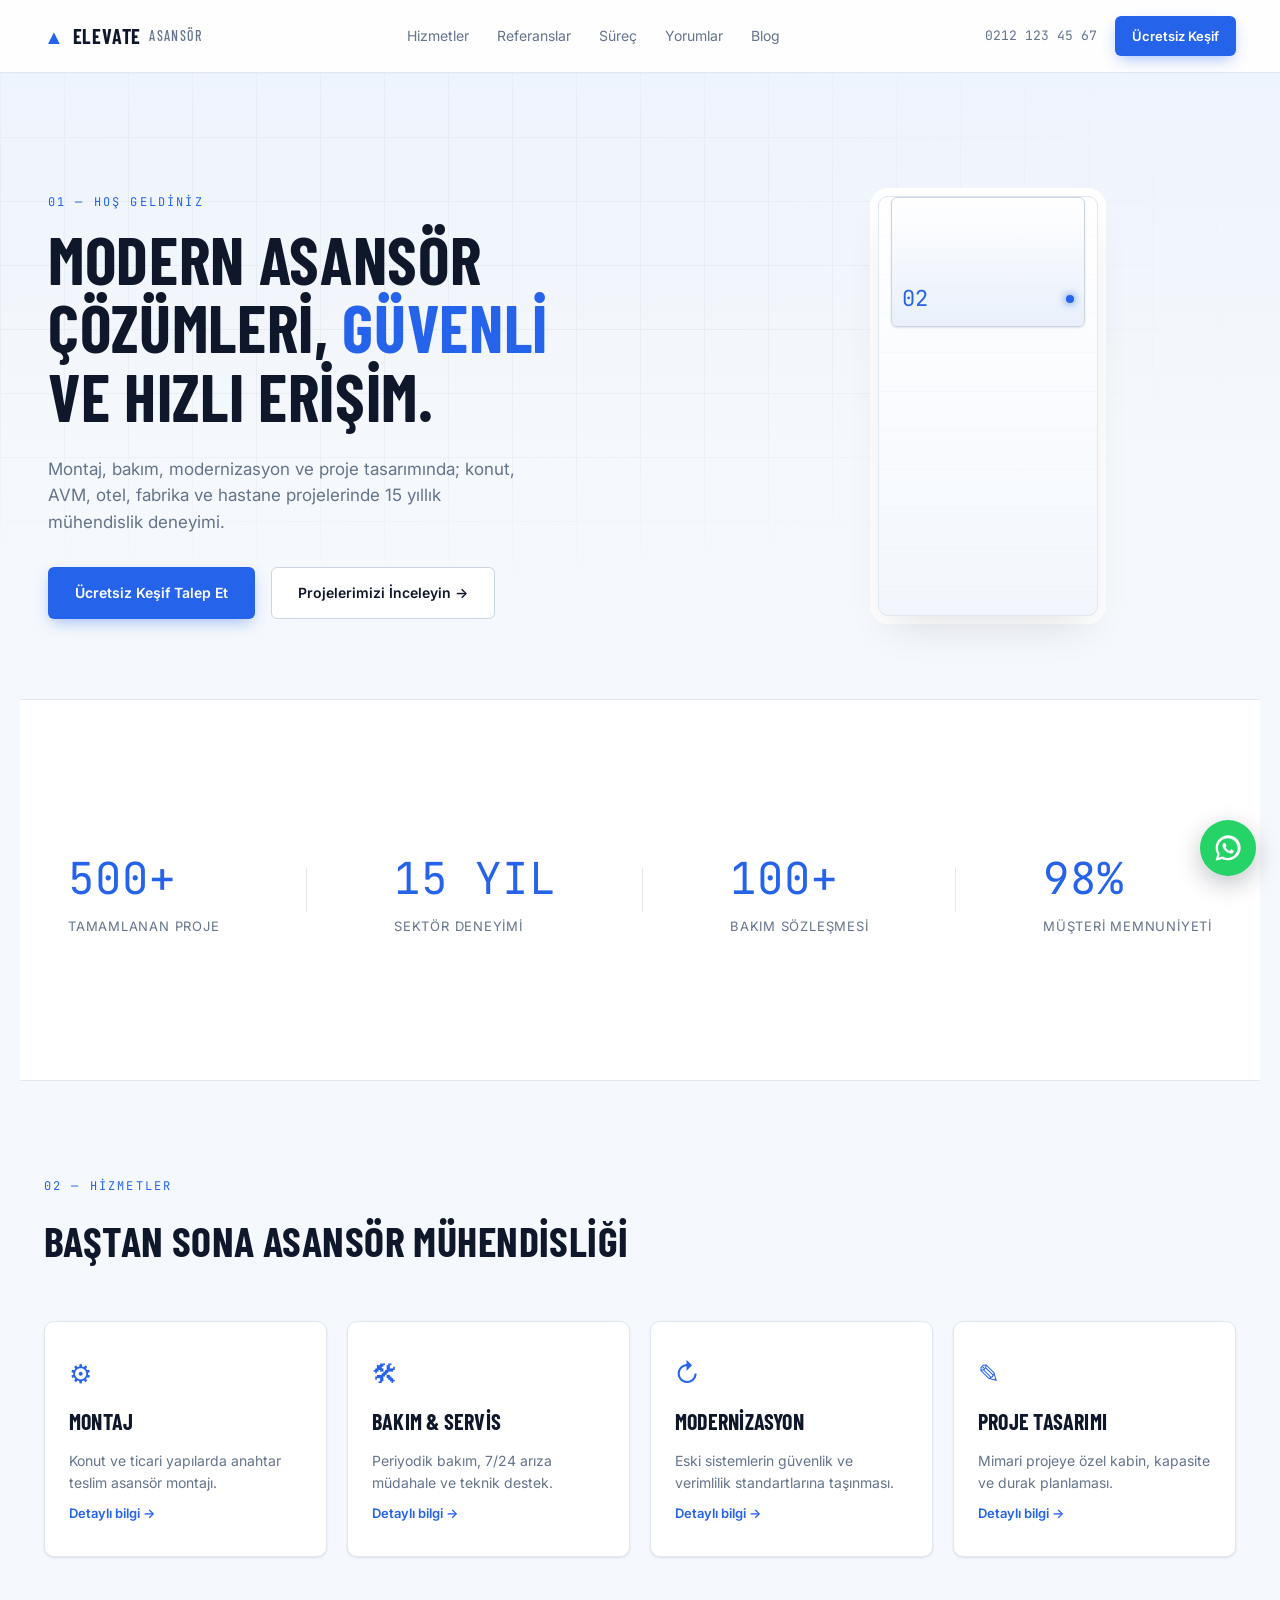
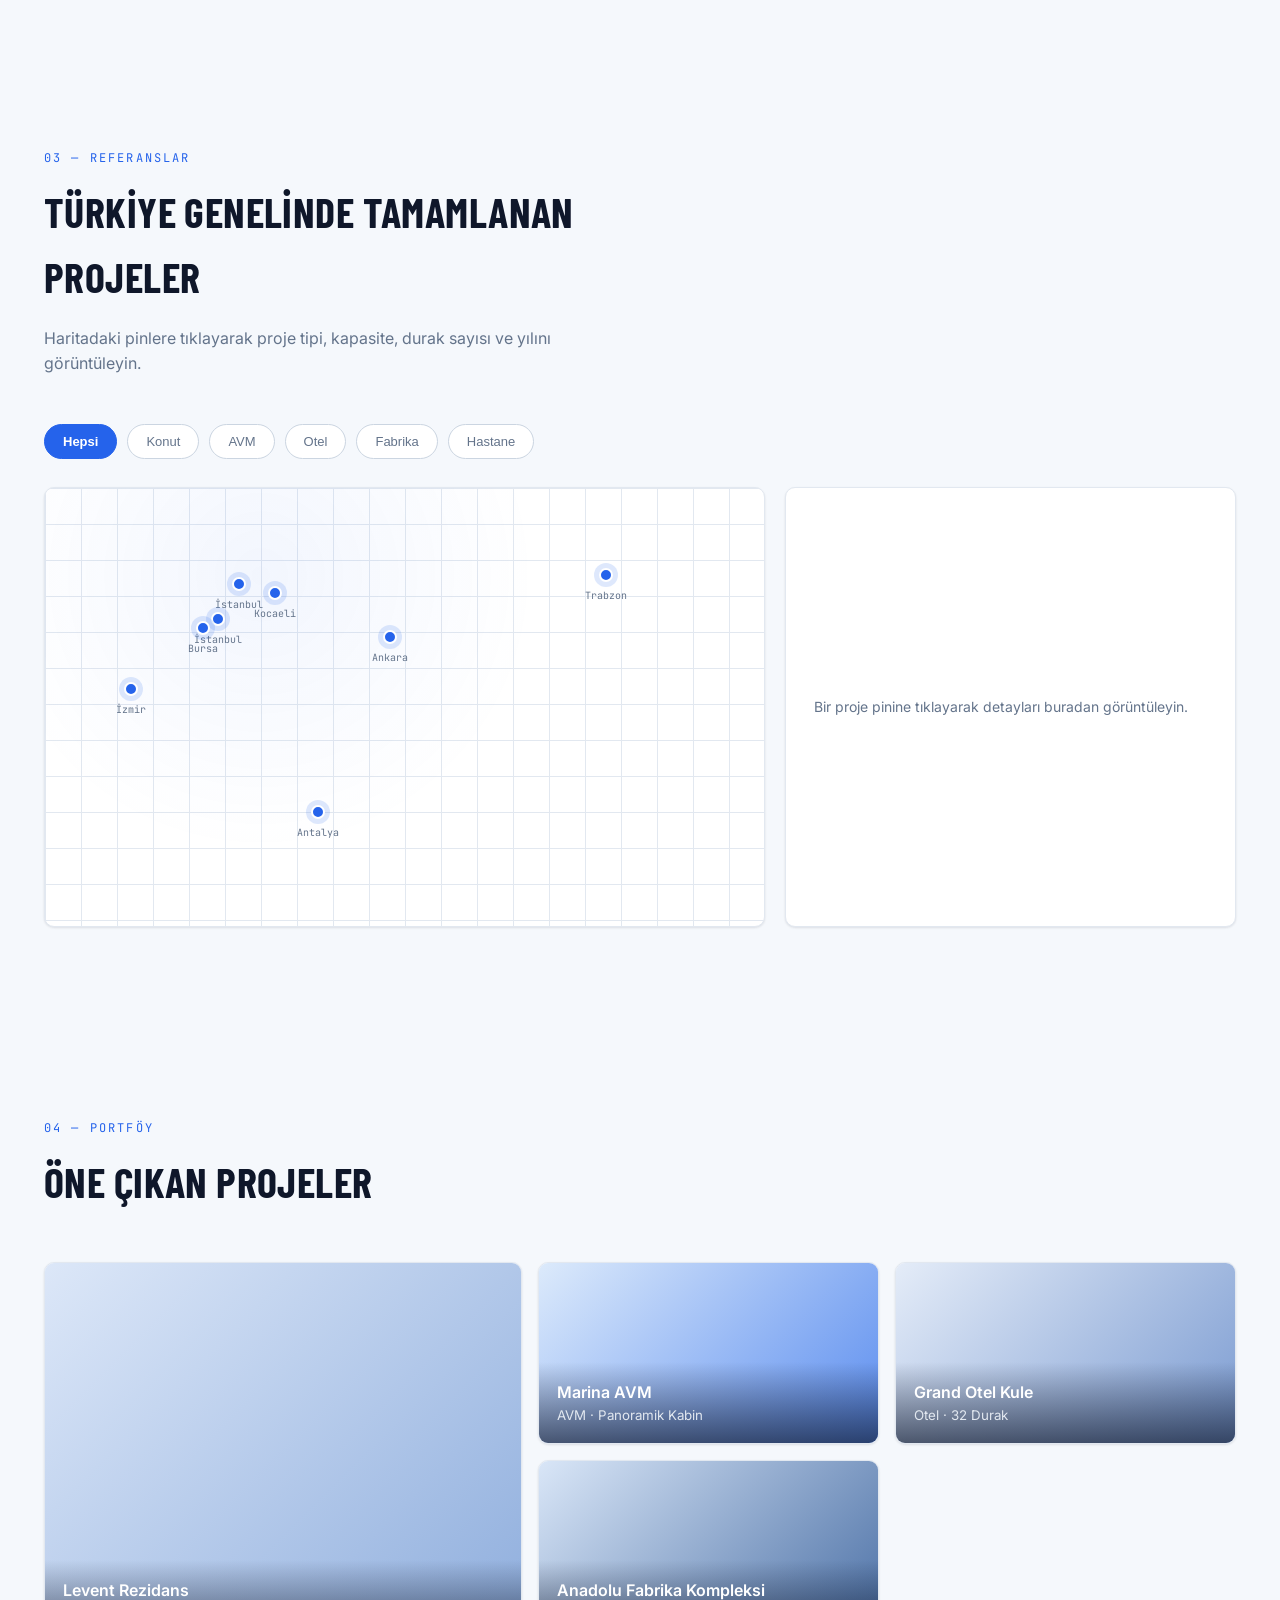
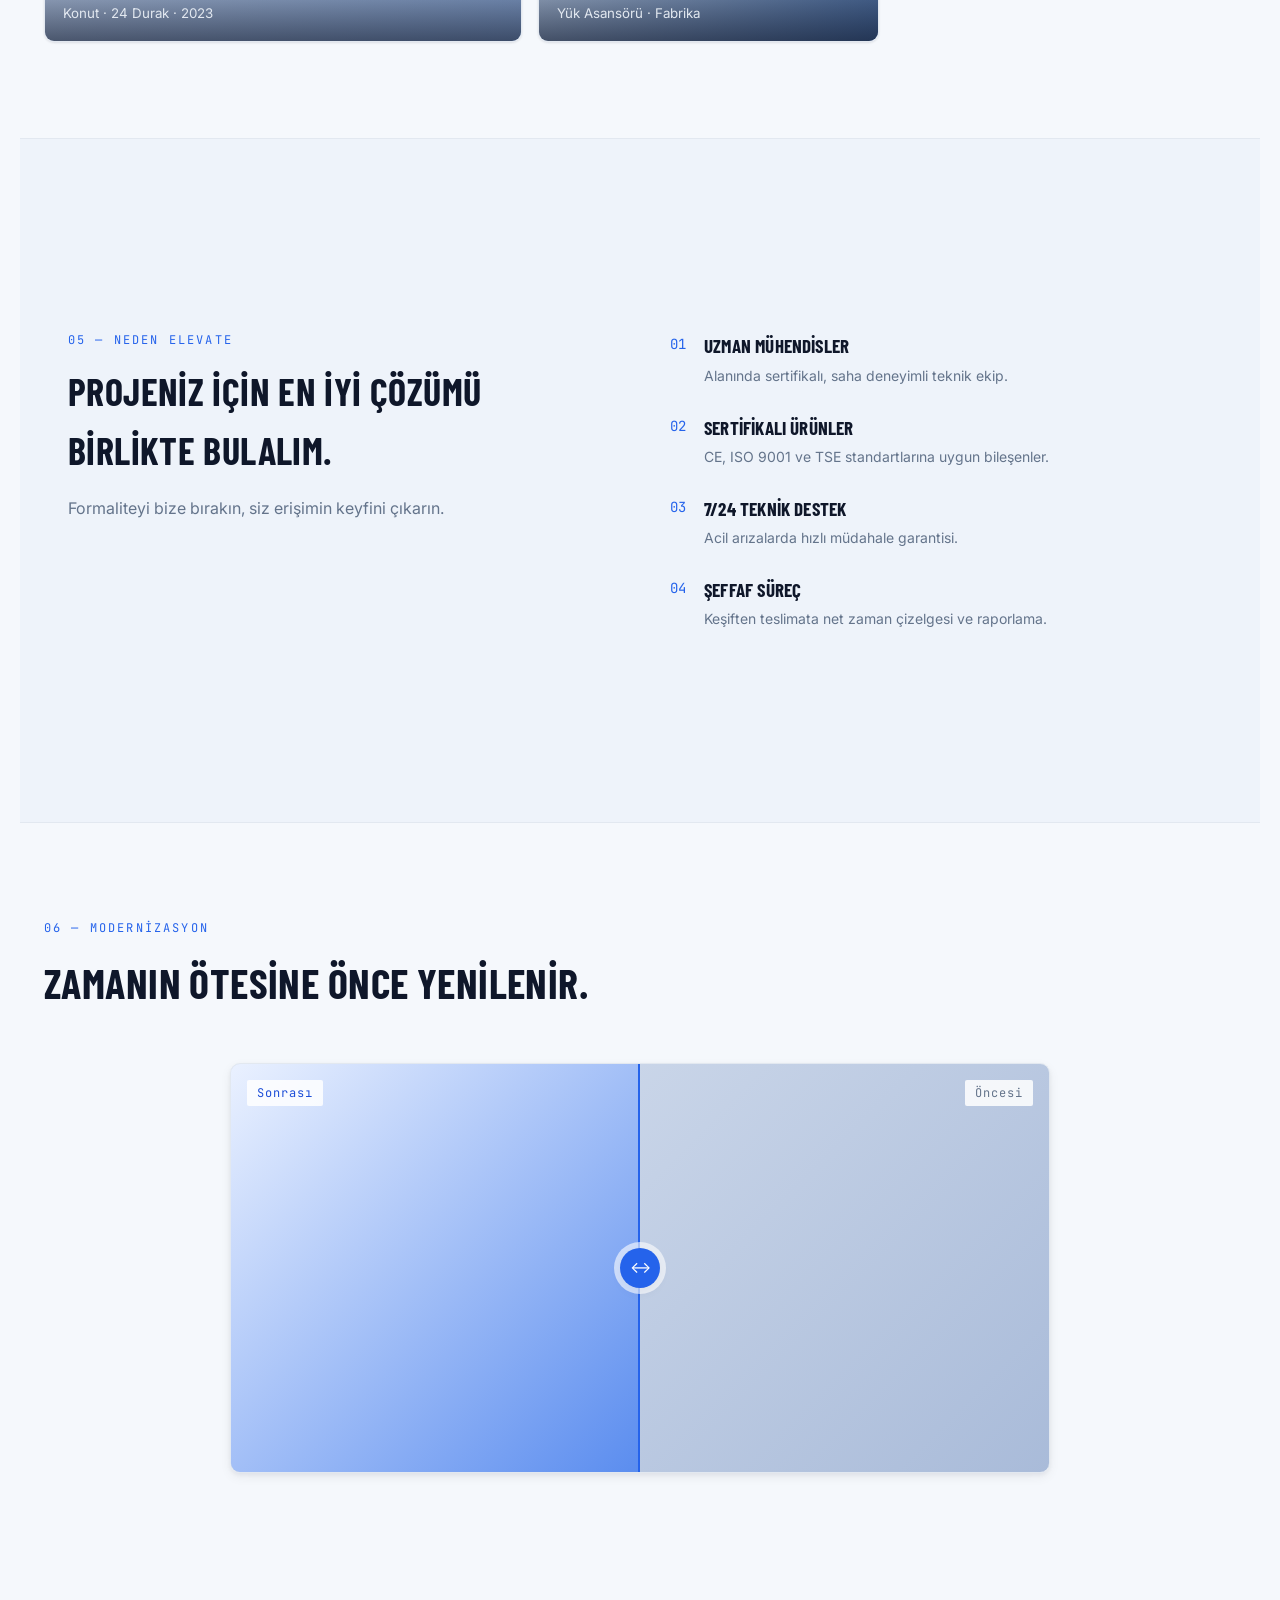
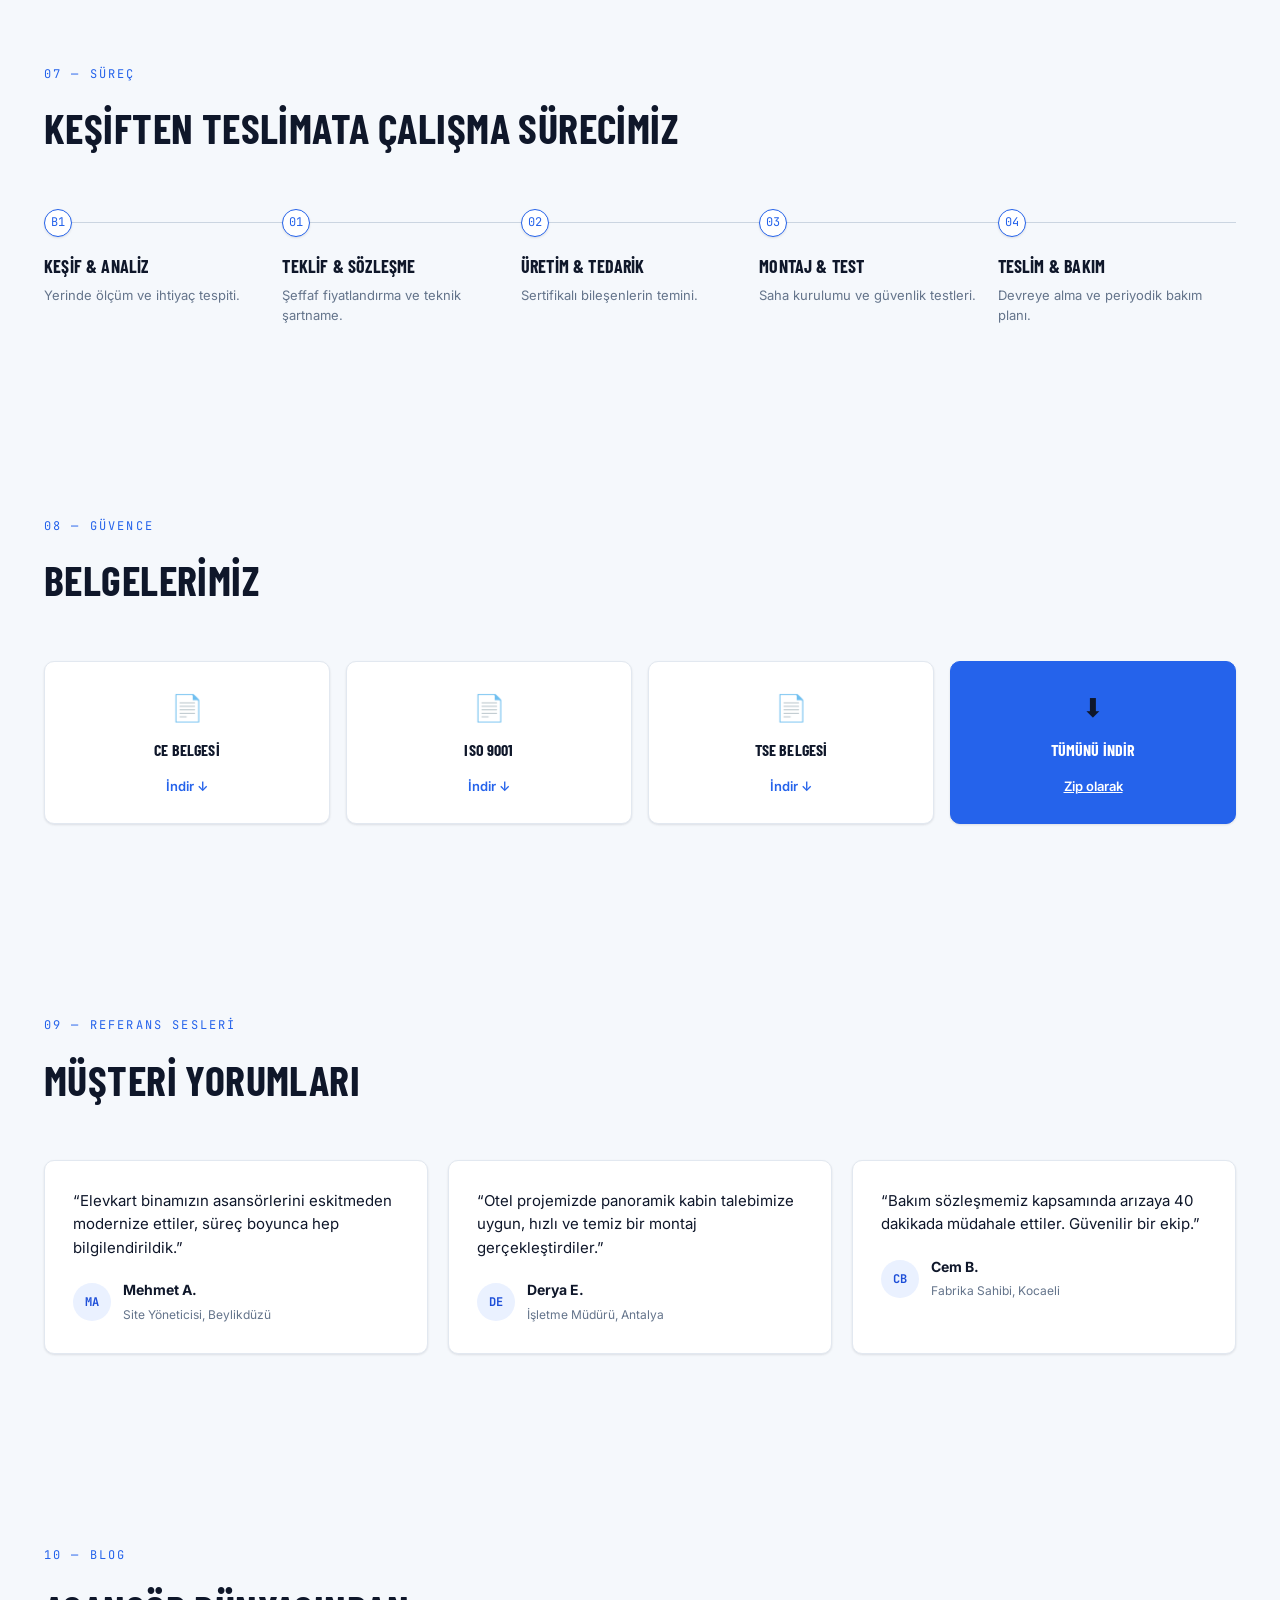
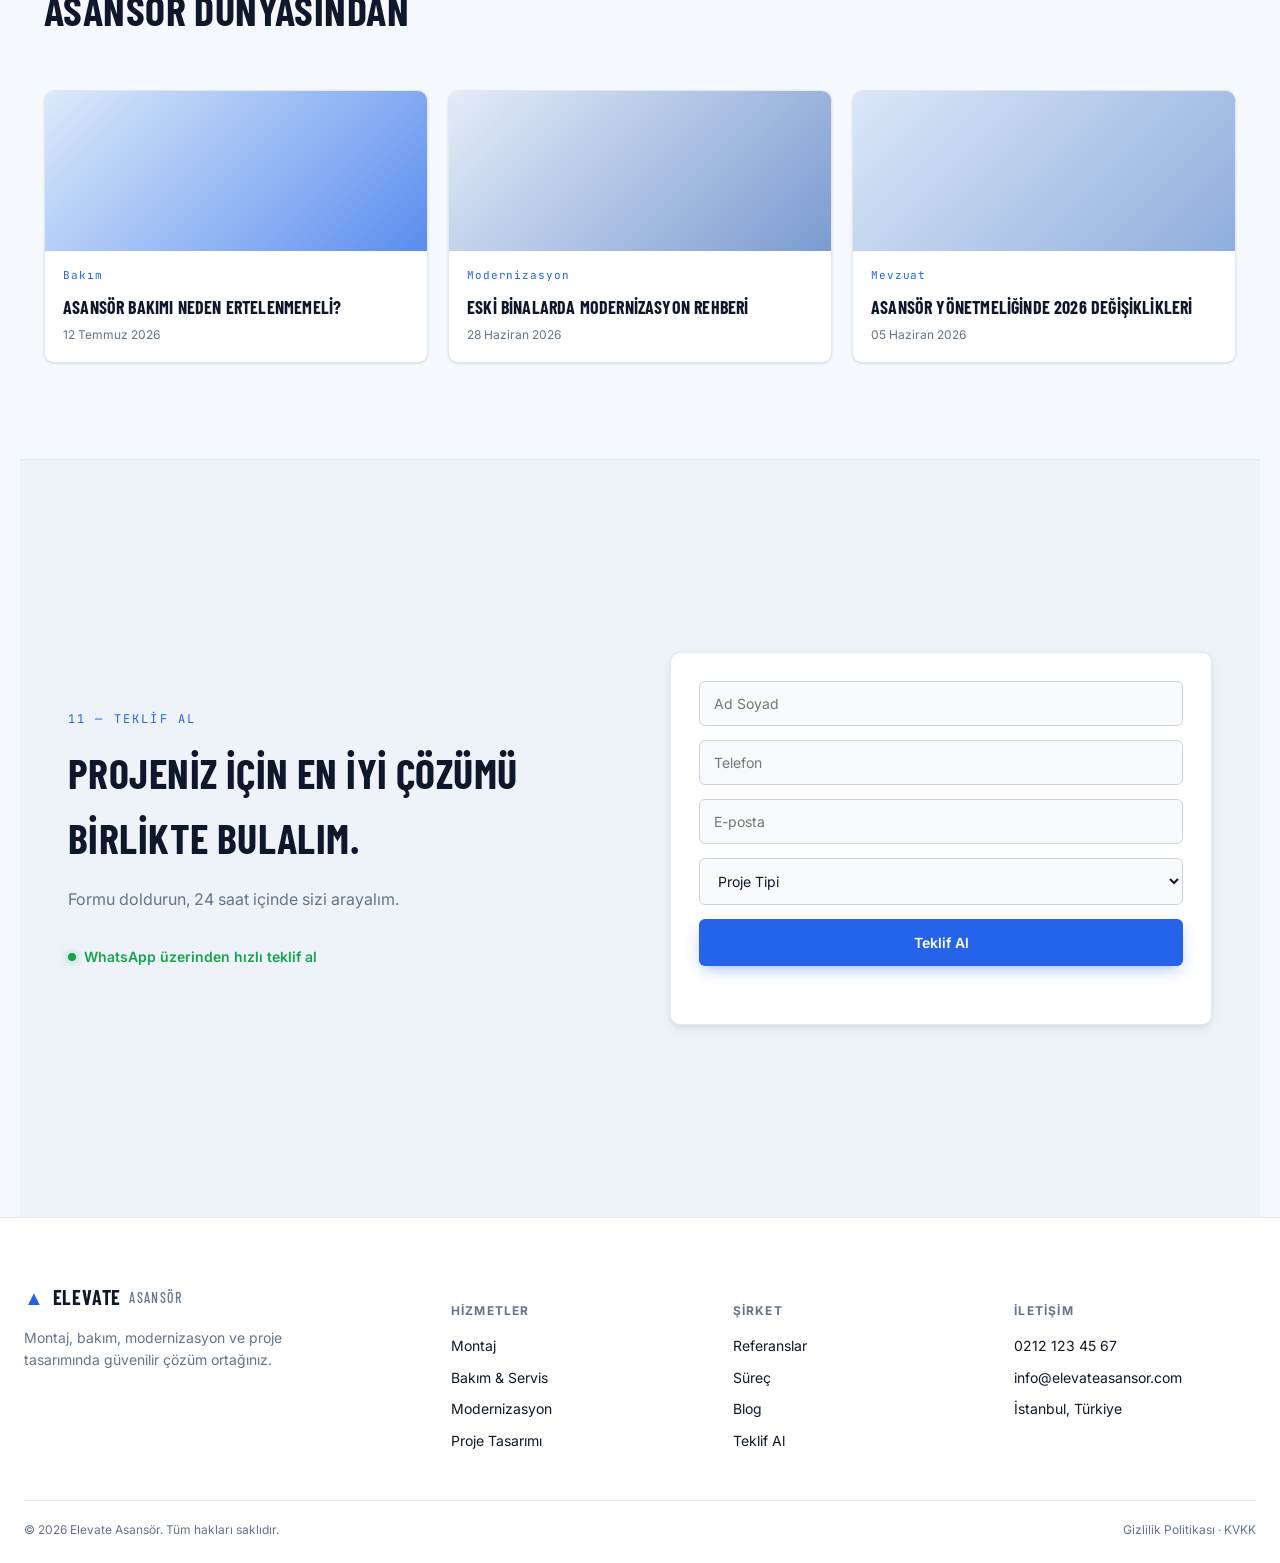
==== index.html @ 98097189 "Elevate Asansör kurumsal web sitesi - ilk sürüm" ====
<!DOCTYPE html>
<html lang="tr">
<head>
<meta charset="UTF-8">
<meta name="viewport" content="width=device-width, initial-scale=1.0">
<title>Elevate Asansör | Modern Asansör Çözümleri</title>
<meta name="description" content="Montaj, bakım, modernizasyon ve proje tasarımında güvenilir asansör çözüm ortağınız. 500+ tamamlanmış proje, 15 yıl deneyim.">
<link rel="preconnect" href="https://fonts.googleapis.com">
<link href="https://fonts.googleapis.com/css2?family=Barlow+Condensed:wght@500;600;700;800&family=Inter:wght@400;500;600;700&family=JetBrains+Mono:wght@500;700&display=swap" rel="stylesheet">
<link rel="stylesheet" href="styles.css">
</head>
<body>

<!-- ============ NAVBAR ============ -->
<header class="nav" id="nav">
  <div class="nav-inner">
    <a href="#" class="logo">
      <span class="logo-mark">▲</span> ELEVATE <span class="logo-sub">ASANSÖR</span>
    </a>
    <nav class="nav-links" id="navLinks">
      <a href="#hizmetler">Hizmetler</a>
      <a href="#referanslar">Referanslar</a>
      <a href="#surec">Süreç</a>
      <a href="#yorumlar">Yorumlar</a>
      <a href="#blog">Blog</a>
    </nav>
    <div class="nav-cta">
      <a href="tel:+902121234567" class="nav-phone">0212 123 45 67</a>
      <a href="#teklif" class="btn btn-accent btn-sm">Ücretsiz Keşif</a>
    </div>
    <button class="nav-toggle" id="navToggle" aria-label="Menüyü aç">
      <span></span><span></span><span></span>
    </button>
  </div>
</header>

<!-- ============ 1. HERO ============ -->
<section class="hero">
  <div class="hero-grid"></div>
  <div class="hero-inner">
    <p class="eyebrow">01 — HOŞ GELDİNİZ</p>
    <h1 class="hero-title">Modern asansör<br>çözümleri, <span class="accent-text">güvenli</span><br>ve hızlı erişim.</h1>
    <p class="hero-desc">Montaj, bakım, modernizasyon ve proje tasarımında; konut, AVM, otel, fabrika ve hastane projelerinde 15 yıllık mühendislik deneyimi.</p>
    <div class="hero-actions">
      <a href="#teklif" class="btn btn-accent">Ücretsiz Keşif Talep Et</a>
      <a href="#projeler" class="btn btn-outline">Projelerimizi İnceleyin →</a>
    </div>
  </div>
  <div class="hero-shaft" aria-hidden="true">
    <div class="shaft-frame">
      <div class="shaft-car">
        <div class="shaft-panel">
          <span class="shaft-floor" id="shaftFloor">12</span>
          <div class="shaft-dot"></div>
        </div>
      </div>
    </div>
  </div>
</section>

<!-- ============ 2. SAYILARLA BİZ ============ -->
<section class="stats">
  <div class="stats-inner">
    <div class="stat" data-count="500" data-suffix="+">
      <span class="stat-num mono" data-target="500">000</span>
      <span class="stat-label">Tamamlanan Proje</span>
    </div>
    <div class="stat-divider"></div>
    <div class="stat" data-count="15" data-suffix=" YIL">
      <span class="stat-num mono" data-target="15">00</span>
      <span class="stat-label">Sektör Deneyimi</span>
    </div>
    <div class="stat-divider"></div>
    <div class="stat" data-count="100" data-suffix="+">
      <span class="stat-num mono" data-target="100">000</span>
      <span class="stat-label">Bakım Sözleşmesi</span>
    </div>
    <div class="stat-divider"></div>
    <div class="stat" data-count="98" data-suffix="%">
      <span class="stat-num mono" data-target="98">00</span>
      <span class="stat-label">Müşteri Memnuniyeti</span>
    </div>
  </div>
</section>

<!-- ============ 3. HİZMET KARTLARI ============ -->
<section class="services" id="hizmetler">
  <div class="section-head">
    <p class="eyebrow">02 — HİZMETLER</p>
    <h2>Baştan sona asansör mühendisliği</h2>
  </div>
  <div class="services-grid">
    <a href="#" class="service-card">
      <span class="service-icon">⚙</span>
      <h3>Montaj</h3>
      <p>Konut ve ticari yapılarda anahtar teslim asansör montajı.</p>
      <span class="service-link">Detaylı bilgi →</span>
    </a>
    <a href="#" class="service-card">
      <span class="service-icon">🛠</span>
      <h3>Bakım & Servis</h3>
      <p>Periyodik bakım, 7/24 arıza müdahale ve teknik destek.</p>
      <span class="service-link">Detaylı bilgi →</span>
    </a>
    <a href="#" class="service-card">
      <span class="service-icon">↻</span>
      <h3>Modernizasyon</h3>
      <p>Eski sistemlerin güvenlik ve verimlilik standartlarına taşınması.</p>
      <span class="service-link">Detaylı bilgi →</span>
    </a>
    <a href="#" class="service-card">
      <span class="service-icon">✎</span>
      <h3>Proje Tasarımı</h3>
      <p>Mimari projeye özel kabin, kapasite ve durak planlaması.</p>
      <span class="service-link">Detaylı bilgi →</span>
    </a>
  </div>
</section>

<!-- ============ 4. REFERANS HARİTASI ============ -->
<section class="map-section" id="referanslar">
  <div class="section-head">
    <p class="eyebrow">03 — REFERANSLAR</p>
    <h2>Türkiye genelinde tamamlanan projeler</h2>
    <p class="section-desc">Haritadaki pinlere tıklayarak proje tipi, kapasite, durak sayısı ve yılını görüntüleyin.</p>
  </div>

  <div class="map-filters" id="mapFilters">
    <button class="filter-btn active" data-filter="all">Hepsi</button>
    <button class="filter-btn" data-filter="konut">Konut</button>
    <button class="filter-btn" data-filter="avm">AVM</button>
    <button class="filter-btn" data-filter="otel">Otel</button>
    <button class="filter-btn" data-filter="fabrika">Fabrika</button>
    <button class="filter-btn" data-filter="hastane">Hastane</button>
  </div>

  <div class="map-wrap">
    <div class="map-panel" id="mapPanel">
      <!-- pins injected by JS from data -->
    </div>
    <div class="map-detail" id="mapDetail">
      <p class="map-detail-empty">Bir proje pinine tıklayarak detayları buradan görüntüleyin.</p>
    </div>
  </div>
</section>

<!-- ============ 5. ÖNE ÇIKAN PROJELER ============ -->
<section class="projects" id="projeler">
  <div class="section-head">
    <p class="eyebrow">04 — PORTFÖY</p>
    <h2>Öne çıkan projeler</h2>
  </div>
  <div class="projects-grid">
    <figure class="project-card project-card-lg">
      <div class="project-img ph-1"></div>
      <figcaption><span>Levent Rezidans</span><small>Konut · 24 Durak · 2023</small></figcaption>
    </figure>
    <figure class="project-card">
      <div class="project-img ph-2"></div>
      <figcaption><span>Marina AVM</span><small>AVM · Panoramik Kabin</small></figcaption>
    </figure>
    <figure class="project-card">
      <div class="project-img ph-3"></div>
      <figcaption><span>Grand Otel Kule</span><small>Otel · 32 Durak</small></figcaption>
    </figure>
    <figure class="project-card">
      <div class="project-img ph-4"></div>
      <figcaption><span>Anadolu Fabrika Kompleksi</span><small>Yük Asansörü · Fabrika</small></figcaption>
    </figure>
  </div>
</section>

<!-- ============ 6. NEDEN BİZ ============ -->
<section class="why">
  <div class="why-inner">
    <div class="why-text">
      <p class="eyebrow">05 — NEDEN ELEVATE</p>
      <h2>Projeniz için en iyi çözümü birlikte bulalım.</h2>
      <p class="section-desc">Formaliteyi bize bırakın, siz erişimin keyfini çıkarın.</p>
    </div>
    <ul class="why-list">
      <li><span class="why-num mono">01</span><div><h4>Uzman mühendisler</h4><p>Alanında sertifikalı, saha deneyimli teknik ekip.</p></div></li>
      <li><span class="why-num mono">02</span><div><h4>Sertifikalı ürünler</h4><p>CE, ISO 9001 ve TSE standartlarına uygun bileşenler.</p></div></li>
      <li><span class="why-num mono">03</span><div><h4>7/24 teknik destek</h4><p>Acil arızalarda hızlı müdahale garantisi.</p></div></li>
      <li><span class="why-num mono">04</span><div><h4>Şeffaf süreç</h4><p>Keşiften teslimata net zaman çizelgesi ve raporlama.</p></div></li>
    </ul>
  </div>
</section>

<!-- ============ 7. ÖNCESİ/SONRASI ============ -->
<section class="compare">
  <div class="section-head">
    <p class="eyebrow">06 — MODERNİZASYON</p>
    <h2>Zamanın ötesine önce yenilenir.</h2>
  </div>
  <div class="compare-wrap">
    <div class="compare-slider" id="compareSlider">
      <div class="compare-before"></div>
      <div class="compare-after" id="compareAfter"></div>
      <input type="range" min="0" max="100" value="50" id="compareRange" class="compare-range">
      <div class="compare-handle" id="compareHandle">↔</div>
      <span class="compare-tag compare-tag-before">Öncesi</span>
      <span class="compare-tag compare-tag-after">Sonrası</span>
    </div>
  </div>
</section>

<!-- ============ 8. ÇALIŞMA SÜRECİ ============ -->
<section class="process" id="surec">
  <div class="section-head">
    <p class="eyebrow">07 — SÜREÇ</p>
    <h2>Keşiften teslimata çalışma sürecimiz</h2>
  </div>
  <div class="process-track">
    <div class="process-step">
      <span class="process-floor mono">B1</span>
      <h4>Keşif & Analiz</h4>
      <p>Yerinde ölçüm ve ihtiyaç tespiti.</p>
    </div>
    <div class="process-step">
      <span class="process-floor mono">01</span>
      <h4>Teklif & Sözleşme</h4>
      <p>Şeffaf fiyatlandırma ve teknik şartname.</p>
    </div>
    <div class="process-step">
      <span class="process-floor mono">02</span>
      <h4>Üretim & Tedarik</h4>
      <p>Sertifikalı bileşenlerin temini.</p>
    </div>
    <div class="process-step">
      <span class="process-floor mono">03</span>
      <h4>Montaj & Test</h4>
      <p>Saha kurulumu ve güvenlik testleri.</p>
    </div>
    <div class="process-step">
      <span class="process-floor mono">04</span>
      <h4>Teslim & Bakım</h4>
      <p>Devreye alma ve periyodik bakım planı.</p>
    </div>
  </div>
</section>

<!-- ============ 9. BELGELER ============ -->
<section class="docs">
  <div class="section-head">
    <p class="eyebrow">08 — GÜVENCE</p>
    <h2>Belgelerimiz</h2>
  </div>
  <div class="docs-grid">
    <div class="doc-card"><span class="doc-icon">📄</span><h4>CE Belgesi</h4><a href="#" class="doc-link">İndir ↓</a></div>
    <div class="doc-card"><span class="doc-icon">📄</span><h4>ISO 9001</h4><a href="#" class="doc-link">İndir ↓</a></div>
    <div class="doc-card"><span class="doc-icon">📄</span><h4>TSE Belgesi</h4><a href="#" class="doc-link">İndir ↓</a></div>
    <div class="doc-card doc-card-all"><span class="doc-icon">⬇</span><h4>Tümünü İndir</h4><a href="#" class="doc-link">Zip olarak</a></div>
  </div>
</section>

<!-- ============ 10. MÜŞTERİ YORUMLARI ============ -->
<section class="reviews" id="yorumlar">
  <div class="section-head">
    <p class="eyebrow">09 — REFERANS SESLERİ</p>
    <h2>Müşteri yorumları</h2>
  </div>
  <div class="reviews-track" id="reviewsTrack">
    <div class="review-card">
      <p>“Elevkart binamızın asansörlerini eskitmeden modernize ettiler, süreç boyunca hep bilgilendirildik.”</p>
      <div class="review-person"><span class="avatar">MA</span><div><strong>Mehmet A.</strong><small>Site Yöneticisi, Beylikdüzü</small></div></div>
    </div>
    <div class="review-card">
      <p>“Otel projemizde panoramik kabin talebimize uygun, hızlı ve temiz bir montaj gerçekleştirdiler.”</p>
      <div class="review-person"><span class="avatar">DE</span><div><strong>Derya E.</strong><small>İşletme Müdürü, Antalya</small></div></div>
    </div>
    <div class="review-card">
      <p>“Bakım sözleşmemiz kapsamında arızaya 40 dakikada müdahale ettiler. Güvenilir bir ekip.”</p>
      <div class="review-person"><span class="avatar">CB</span><div><strong>Cem B.</strong><small>Fabrika Sahibi, Kocaeli</small></div></div>
    </div>
  </div>
</section>

<!-- ============ 11. BLOG ============ -->
<section class="blog" id="blog">
  <div class="section-head">
    <p class="eyebrow">10 — BLOG</p>
    <h2>Asansör dünyasından</h2>
  </div>
  <div class="blog-grid">
    <a href="#" class="blog-card">
      <div class="blog-img ph-5"></div>
      <span class="blog-tag">Bakım</span>
      <h4>Asansör bakımı neden ertelenmemeli?</h4>
      <small>12 Temmuz 2026</small>
    </a>
    <a href="#" class="blog-card">
      <div class="blog-img ph-6"></div>
      <span class="blog-tag">Modernizasyon</span>
      <h4>Eski binalarda modernizasyon rehberi</h4>
      <small>28 Haziran 2026</small>
    </a>
    <a href="#" class="blog-card">
      <div class="blog-img ph-7"></div>
      <span class="blog-tag">Mevzuat</span>
      <h4>Asansör yönetmeliğinde 2026 değişiklikleri</h4>
      <small>05 Haziran 2026</small>
    </a>
  </div>
</section>

<!-- ============ 12. TEKLİF ÇAĞRISI ============ -->
<section class="cta" id="teklif">
  <div class="cta-inner">
    <div class="cta-text">
      <p class="eyebrow">11 — TEKLİF AL</p>
      <h2>Projeniz için en iyi çözümü<br>birlikte bulalım.</h2>
      <p class="section-desc">Formu doldurun, 24 saat içinde sizi arayalım.</p>
      <a href="https://wa.me/905551234567" target="_blank" rel="noopener" class="whatsapp-inline">
        <span class="wa-dot"></span> WhatsApp üzerinden hızlı teklif al
      </a>
    </div>
    <form class="cta-form" id="quoteForm">
      <input type="text" placeholder="Ad Soyad" required>
      <input type="tel" placeholder="Telefon" required>
      <input type="email" placeholder="E-posta">
      <select required>
        <option value="" disabled selected>Proje Tipi</option>
        <option>Konut</option>
        <option>AVM</option>
        <option>Otel</option>
        <option>Fabrika</option>
        <option>Hastane</option>
      </select>
      <button type="submit" class="btn btn-accent btn-block">Teklif Al</button>
      <p class="form-note" id="formNote"></p>
    </form>
  </div>
</section>

<!-- ============ 13. FOOTER ============ -->
<footer class="footer">
  <div class="footer-top">
    <div class="footer-brand">
      <span class="logo"><span class="logo-mark">▲</span> ELEVATE <span class="logo-sub">ASANSÖR</span></span>
      <p>Montaj, bakım, modernizasyon ve proje tasarımında güvenilir çözüm ortağınız.</p>
    </div>
    <div class="footer-col">
      <h5>Hizmetler</h5>
      <a href="#">Montaj</a><a href="#">Bakım & Servis</a><a href="#">Modernizasyon</a><a href="#">Proje Tasarımı</a>
    </div>
    <div class="footer-col">
      <h5>Şirket</h5>
      <a href="#referanslar">Referanslar</a><a href="#surec">Süreç</a><a href="#blog">Blog</a><a href="#teklif">Teklif Al</a>
    </div>
    <div class="footer-col">
      <h5>İletişim</h5>
      <a href="tel:+902121234567">0212 123 45 67</a>
      <a href="mailto:info@elevateasansor.com">info@elevateasansor.com</a>
      <a href="#">İstanbul, Türkiye</a>
    </div>
  </div>
  <div class="footer-bottom">
    <span>© 2026 Elevate Asansör. Tüm hakları saklıdır.</span>
    <span>Gizlilik Politikası · KVKK</span>
  </div>
</footer>

<a href="https://wa.me/905551234567" target="_blank" rel="noopener" class="whatsapp-float" aria-label="WhatsApp">
  <svg viewBox="0 0 32 32" width="26" height="26" fill="currentColor"><path d="M16 3C9 3 3.3 8.7 3.3 15.7c0 2.5.7 4.9 2 7L3 29l6.5-2.2c2 .1 2.4.9 4.5.9 7 0 12.7-5.7 12.7-12.7C26.7 8.7 21 3 16 3z" opacity="0"/><path d="M22.6 18.9c-.3-.2-2-1-2.3-1.1-.3-.1-.5-.2-.8.2-.2.3-.9 1.1-1.1 1.3-.2.2-.4.2-.7.1-.3-.2-1.4-.5-2.7-1.7-1-.9-1.7-2-1.9-2.3-.2-.3 0-.5.1-.7.1-.1.3-.4.5-.5.2-.2.2-.3.3-.5.1-.2 0-.4 0-.6 0-.2-.8-1.9-1.1-2.6-.3-.7-.6-.6-.8-.6h-.7c-.2 0-.6.1-.9.4-.3.3-1.2 1.2-1.2 2.9 0 1.7 1.2 3.4 1.4 3.6.2.2 2.4 3.7 5.8 5.1.8.3 1.4.6 1.9.7.8.3 1.5.2 2.1.1.6-.1 2-.8 2.2-1.6.3-.8.3-1.5.2-1.6-.1-.1-.3-.2-.6-.3z"/><path d="M27.1 4.9C24.2 2 20.3 0.4 16.2 0.4 7.7 0.4.8 7.3.8 15.8c0 2.7.7 5.4 2.1 7.7L.7 31.6l8.3-2.2c2.2 1.2 4.7 1.8 7.2 1.8h0c8.5 0 15.4-6.9 15.4-15.4 0-4.1-1.6-8-4.5-10.9zM16.2 28.5h0c-2.2 0-4.4-.6-6.3-1.7l-.5-.3-4.9 1.3 1.3-4.8-.3-.5c-1.2-1.9-1.8-4.1-1.8-6.4 0-6.7 5.4-12.1 12.1-12.1 3.2 0 6.3 1.3 8.5 3.6 2.3 2.3 3.5 5.3 3.5 8.5 0 6.7-5.5 12.1-12.1 12.1z"/></svg>
</a>

<script src="script.js"></script>
</body>
</html>
---- styles.css ----
/* ===========================================================
   ELEVATE ASANSÖR — Design tokens (Light theme)
   bg soft ice-blue #F5F8FC / panel white #FFFFFF
   accent signal blue (elevator call-button light) #2563EB
   display: Barlow Condensed / body: Inter / digital: JetBrains Mono
=========================================================== */
:root{
  --bg:#F5F8FC;
  --panel:#FFFFFF;
  --panel-2:#EEF3FA;
  --steel:#E2E8F0;
  --steel-light:#CBD5E1;
  --accent:#2563EB;
  --accent-dim:#1D4ED8;
  --accent-glow:rgba(37,99,235,.18);
  --accent-soft:#EAF1FF;
  --text:#0F172A;
  --muted:#64748B;
  --radius:2px;
  --maxw:1240px;
  --shadow-sm:0 1px 2px rgba(15,23,42,.05), 0 1px 3px rgba(15,23,42,.06);
  --shadow-md:0 4px 12px rgba(15,23,42,.06), 0 2px 4px rgba(15,23,42,.05);
  --shadow-lg:0 20px 40px -12px rgba(15,23,42,.12);
}

*{box-sizing:border-box;}
html{scroll-behavior:smooth;}
body{
  margin:0;
  background:var(--bg);
  color:var(--text);
  font-family:'Inter',sans-serif;
  line-height:1.55;
  -webkit-font-smoothing:antialiased;
}
h1,h2,h3,h4{
  font-family:'Barlow Condensed',sans-serif;
  font-weight:700;
  letter-spacing:.01em;
  margin:0 0 .4em;
  text-transform:uppercase;
  color:var(--text);
}
.mono{font-family:'JetBrains Mono',monospace;}
a{color:inherit;text-decoration:none;}
img{max-width:100%;display:block;}
section{padding:96px 24px;max-width:var(--maxw);margin:0 auto;}
:focus-visible{outline:2px solid var(--accent);outline-offset:3px;}
@media (prefers-reduced-motion: reduce){*{animation:none !important;transition:none !important;}}

.eyebrow{
  font-family:'JetBrains Mono',monospace;
  font-size:12px;
  letter-spacing:.18em;
  color:var(--accent);
  margin:0 0 12px;
}
.section-head{max-width:640px;margin-bottom:48px;}
.section-head h2{font-size:clamp(28px,4vw,42px);color:var(--text);}
.section-desc{color:var(--muted);font-size:16px;max-width:520px;}

.accent-text{color:var(--accent);}

/* ---------- Buttons ---------- */
.btn{
  display:inline-flex;align-items:center;gap:8px;
  padding:14px 26px;font-size:14px;font-weight:600;
  border-radius:6px;border:1px solid transparent;
  cursor:pointer;transition:transform .15s ease, background .2s ease, border-color .2s ease, box-shadow .2s ease;
  font-family:'Inter',sans-serif;
}
.btn-accent{background:var(--accent);color:#fff;box-shadow:0 6px 16px -4px rgba(37,99,235,.45);}
.btn-accent:hover{background:var(--accent-dim);transform:translateY(-1px);}
.btn-outline{border-color:var(--steel-light);color:var(--text);background:#fff;}
.btn-outline:hover{border-color:var(--accent);color:var(--accent);}
.btn-sm{padding:9px 16px;font-size:13px;}
.btn-block{width:100%;justify-content:center;}

/* ---------- Nav ---------- */
.nav{
  position:sticky;top:0;z-index:50;
  background:rgba(255,255,255,.85);backdrop-filter:blur(10px);
  border-bottom:1px solid var(--steel);
}
.nav-inner{
  max-width:var(--maxw);margin:0 auto;padding:16px 24px;
  display:flex;align-items:center;justify-content:space-between;gap:24px;
}
.logo{display:flex;align-items:center;gap:8px;font-family:'Barlow Condensed',sans-serif;font-weight:700;font-size:20px;letter-spacing:.04em;}
.logo-mark{color:var(--accent);}
.logo-sub{color:var(--muted);font-weight:500;font-size:14px;letter-spacing:.1em;}
.nav-links{display:flex;gap:28px;font-size:14px;color:var(--muted);}
.nav-links a:hover{color:var(--text);}
.nav-cta{display:flex;align-items:center;gap:18px;}
.nav-phone{font-family:'JetBrains Mono',monospace;font-size:13px;color:var(--muted);}
.nav-toggle{display:none;flex-direction:column;gap:5px;background:none;border:0;cursor:pointer;padding:6px;}
.nav-toggle span{width:22px;height:2px;background:var(--text);}

/* ---------- Hero ---------- */
.hero{
  position:relative;overflow:hidden;
  padding:120px 24px 80px;
  max-width:none;
  display:grid;grid-template-columns:1.1fr .9fr;align-items:center;gap:40px;
  background:linear-gradient(180deg,#EEF4FD 0%,var(--bg) 60%);
}
.hero-grid{
  position:absolute;inset:0;z-index:0;
  background-image:linear-gradient(var(--steel) 1px,transparent 1px),linear-gradient(90deg,var(--steel) 1px,transparent 1px);
  background-size:64px 64px;opacity:.6;
  mask-image:radial-gradient(ellipse 80% 60% at 30% 30%,black 40%,transparent 90%);
}
.hero-inner{position:relative;z-index:1;max-width:640px;grid-column:1;padding-left: calc((100vw - var(--maxw))/2 + 24px);}
@media(max-width:1300px){.hero-inner{padding-left:24px;}}
.hero-title{font-size:clamp(38px,5.2vw,68px);line-height:1.03;color:var(--text);}
.hero-desc{color:var(--muted);font-size:17px;max-width:480px;margin-bottom:32px;}
.hero-actions{display:flex;gap:16px;flex-wrap:wrap;}

.hero-shaft{position:relative;z-index:1;justify-self:center;grid-column:2;}
.shaft-frame{
  width:220px;height:420px;border:1px solid var(--steel);
  border-radius:10px;background:linear-gradient(180deg,#FFFFFF,#F3F7FD);
  position:relative;overflow:hidden;
  box-shadow:var(--shadow-lg), 0 0 0 8px #fff;
}
.shaft-frame::before{
  content:'';position:absolute;inset:0;
  background:repeating-linear-gradient(180deg,transparent,transparent 38px,rgba(15,23,42,.03) 39px);
}
.shaft-car{
  position:absolute;left:12px;right:12px;top:0;height:130px;
  background:linear-gradient(180deg,#FFFFFF,#E9F0FB);
  border:1px solid var(--steel-light);border-radius:6px;box-shadow:var(--shadow-sm);
  animation:shaftMove 6s ease-in-out infinite;
}
@keyframes shaftMove{
  0%,100%{transform:translateY(20px);}
  50%{transform:translateY(260px);}
}
.shaft-panel{position:absolute;bottom:10px;left:10px;right:10px;display:flex;align-items:center;justify-content:space-between;}
.shaft-floor{font-family:'JetBrains Mono',monospace;font-size:22px;color:var(--accent);}
.shaft-dot{width:8px;height:8px;border-radius:50%;background:var(--accent);box-shadow:0 0 8px var(--accent);}

/* ---------- Stats ---------- */
.stats{border-top:1px solid var(--steel);border-bottom:1px solid var(--steel);background:var(--panel);}
.stats-inner{
  max-width:var(--maxw);margin:0 auto;padding:48px 24px;
  display:flex;align-items:center;justify-content:space-between;flex-wrap:wrap;gap:24px;
}
.stat{display:flex;flex-direction:column;gap:4px;min-width:120px;}
.stat-num{font-size:44px;color:var(--accent);letter-spacing:.02em;}
.stat-label{font-size:13px;color:var(--muted);text-transform:uppercase;letter-spacing:.06em;}
.stat-divider{width:1px;height:44px;background:var(--steel);}
@media(max-width:820px){.stat-divider{display:none;}}

/* ---------- Services ---------- */
.services-grid{display:grid;grid-template-columns:repeat(4,1fr);gap:20px;}
.service-card{background:var(--panel);border:1px solid var(--steel);border-radius:10px;box-shadow:var(--shadow-sm);padding:32px 24px;display:flex;flex-direction:column;gap:10px;transition:box-shadow .2s, transform .2s;}
.service-card:hover{box-shadow:var(--shadow-md);transform:translateY(-3px);}
.service-icon{font-size:26px;color:var(--accent);}
.service-card h3{font-size:22px;margin-bottom:2px;}
.service-card p{color:var(--muted);font-size:14px;margin:0;flex:1;}
.service-link{color:var(--accent);font-size:13px;font-weight:600;}
@media(max-width:900px){.services-grid{grid-template-columns:repeat(2,1fr);}}
@media(max-width:560px){.services-grid{grid-template-columns:1fr;}}

/* ---------- Map / Referanslar ---------- */
.map-filters{display:flex;gap:10px;flex-wrap:wrap;margin-bottom:28px;}
.filter-btn{
  background:var(--panel);border:1px solid var(--steel-light);color:var(--muted);
  padding:9px 18px;border-radius:20px;font-size:13px;cursor:pointer;transition:.2s;
}
.filter-btn:hover{color:var(--text);border-color:var(--accent);}
.filter-btn.active{background:var(--accent);color:#fff;border-color:var(--accent);font-weight:600;}

.map-wrap{display:grid;grid-template-columns:1.6fr 1fr;gap:20px;min-height:440px;}
.map-panel{
  position:relative;border:1px solid var(--steel);border-radius:10px;box-shadow:var(--shadow-sm);
  background:
    radial-gradient(circle at 30% 20%,rgba(37,99,235,.06),transparent 45%),
    linear-gradient(var(--steel) 1px,transparent 1px),linear-gradient(90deg,var(--steel) 1px,transparent 1px),
    var(--panel);
  background-size:auto,36px 36px,36px 36px,auto;
  min-height:440px;overflow:hidden;
}
.map-pin{
  position:absolute;width:14px;height:14px;border-radius:50%;
  background:var(--accent);box-shadow:0 0 0 5px rgba(37,99,235,.15);
  cursor:pointer;transform:translate(-50%,-50%);border:2px solid #fff;
  transition:transform .15s;
}
.map-pin:hover,.map-pin.active{transform:translate(-50%,-50%) scale(1.3);}
.map-pin-label{
  position:absolute;top:18px;left:50%;transform:translateX(-50%);
  font-family:'JetBrains Mono',monospace;font-size:10px;color:var(--muted);white-space:nowrap;pointer-events:none;
}
.map-pin.hidden{display:none;}

.map-detail{background:var(--panel);border:1px solid var(--steel);border-radius:10px;box-shadow:var(--shadow-sm);padding:28px;display:flex;flex-direction:column;justify-content:center;}
.map-detail-empty{color:var(--muted);font-size:14px;}
.map-detail-card h4{font-size:24px;margin-bottom:6px;}
.map-detail-tag{display:inline-block;background:var(--accent-soft);color:var(--accent-dim);font-size:11px;font-weight:700;padding:3px 10px;border-radius:12px;text-transform:uppercase;margin-bottom:14px;}
.map-detail-row{display:flex;justify-content:space-between;padding:8px 0;border-bottom:1px solid var(--steel);font-size:14px;}
.map-detail-row span:first-child{color:var(--muted);}
.map-detail-row span:last-child{font-family:'JetBrains Mono',monospace;color:var(--text);}
@media(max-width:800px){.map-wrap{grid-template-columns:1fr;}}

/* ---------- Projects ---------- */
.projects-grid{display:grid;grid-template-columns:1.4fr 1fr 1fr;grid-template-rows:1fr 1fr;gap:16px;}
.project-card{margin:0;position:relative;overflow:hidden;border-radius:10px;border:1px solid var(--steel);box-shadow:var(--shadow-sm);}
.project-card-lg{grid-row:1 / 3;}
.project-img{width:100%;height:100%;min-height:180px;transition:transform .4s ease;}
.project-card:hover .project-img{transform:scale(1.06);}
.project-card figcaption{
  position:absolute;left:0;right:0;bottom:0;padding:18px;
  background:linear-gradient(0deg,rgba(15,23,42,.65),transparent);
  display:flex;flex-direction:column;color:#fff;
}
.project-card figcaption span{font-weight:600;}
.project-card figcaption small{color:#E2E8F0;}
/* placeholder gradients — swap with real project photography */
.ph-1{background:linear-gradient(135deg,#DCE7F8,#8FAEDD);}
.ph-2{background:linear-gradient(135deg,#DCEAFB,#5B8DEF);}
.ph-3{background:linear-gradient(135deg,#E4ECF8,#7B9BD1);}
.ph-4{background:linear-gradient(135deg,#D9E6F7,#4A6FA5);}
.ph-5{background:linear-gradient(135deg,#DCEAFB,#5B8DEF);}
.ph-6{background:linear-gradient(135deg,#E4ECF8,#7B9BD1);}
.ph-7{background:linear-gradient(135deg,#DCE7F8,#8FAEDD);}
@media(max-width:800px){.projects-grid{grid-template-columns:1fr 1fr;grid-template-rows:auto;}.project-card-lg{grid-row:auto;grid-column:1/3;}}

/* ---------- Why ---------- */
.why{background:var(--panel-2);border-top:1px solid var(--steel);border-bottom:1px solid var(--steel);}
.why-inner{max-width:var(--maxw);margin:0 auto;padding:96px 24px;display:grid;grid-template-columns:1fr 1fr;gap:60px;}
.why-text h2{font-size:clamp(26px,3.4vw,38px);}
.why-list{list-style:none;margin:0;padding:0;display:flex;flex-direction:column;gap:26px;}
.why-list li{display:flex;gap:18px;}
.why-num{color:var(--accent);font-size:14px;padding-top:3px;}
.why-list h4{font-size:19px;margin-bottom:4px;}
.why-list p{color:var(--muted);font-size:14px;margin:0;}
@media(max-width:800px){.why-inner{grid-template-columns:1fr;}}

/* ---------- Compare (before/after) ---------- */
.compare-wrap{display:flex;justify-content:center;}
.compare-slider{
  position:relative;width:100%;max-width:820px;aspect-ratio:16/8;
  border-radius:10px;overflow:hidden;border:1px solid var(--steel);box-shadow:var(--shadow-md);
  background:linear-gradient(135deg,#D9E2F0,#A9BBD9); /* before: dated cabin tone */
}
.compare-after{
  position:absolute;inset:0;width:50%;overflow:hidden;
  background:linear-gradient(135deg,#EAF1FF,#5B8DEF); /* after: modern light cabin */
  border-right:2px solid var(--accent);
}
.compare-range{
  position:absolute;inset:0;width:100%;height:100%;opacity:0;cursor:ew-resize;margin:0;
}
.compare-handle{
  position:absolute;top:50%;left:50%;transform:translate(-50%,-50%);
  width:40px;height:40px;border-radius:50%;background:var(--accent);color:#fff;
  display:flex;align-items:center;justify-content:center;font-size:16px;pointer-events:none;
  box-shadow:0 0 0 6px rgba(255,255,255,.6), var(--shadow-md);
}
.compare-tag{position:absolute;top:16px;font-size:12px;font-family:'JetBrains Mono',monospace;letter-spacing:.08em;padding:4px 10px;background:rgba(255,255,255,.85);border-radius:2px;color:var(--text);}
.compare-tag-before{right:16px;color:var(--muted);}
.compare-tag-after{left:16px;color:var(--accent-dim);}

/* ---------- Process ---------- */
.process-track{display:grid;grid-template-columns:repeat(5,1fr);gap:0;position:relative;}
.process-track::before{
  content:'';position:absolute;top:14px;left:0;right:0;height:1px;background:var(--steel-light);z-index:0;
}
.process-step{position:relative;z-index:1;padding-right:20px;}
.process-floor{
  display:inline-flex;align-items:center;justify-content:center;
  width:28px;height:28px;border-radius:50%;background:#fff;border:1px solid var(--accent);color:var(--accent);
  font-size:12px;margin-bottom:16px;box-shadow:var(--shadow-sm);
}
.process-step h4{font-size:18px;margin-bottom:4px;}
.process-step p{color:var(--muted);font-size:13px;margin:0;}
@media(max-width:900px){.process-track{grid-template-columns:1fr;gap:28px;}.process-track::before{display:none;}}

/* ---------- Docs ---------- */
.docs-grid{display:grid;grid-template-columns:repeat(4,1fr);gap:16px;}
.doc-card{background:var(--panel);border:1px solid var(--steel);border-radius:10px;box-shadow:var(--shadow-sm);padding:26px 20px;text-align:center;}
.doc-icon{font-size:26px;display:block;margin-bottom:10px;}
.doc-card h4{font-size:16px;margin-bottom:10px;}
.doc-link{color:var(--accent);font-size:13px;font-weight:600;}
.doc-card-all{background:var(--accent);border-color:var(--accent);}
.doc-card-all h4{color:#fff;}
.doc-card-all .doc-link{color:#fff;text-decoration:underline;}
@media(max-width:800px){.docs-grid{grid-template-columns:1fr 1fr;}}

/* ---------- Reviews ---------- */
.reviews-track{display:grid;grid-template-columns:repeat(3,1fr);gap:20px;}
.review-card{background:var(--panel);border:1px solid var(--steel);border-radius:10px;box-shadow:var(--shadow-sm);padding:28px;display:flex;flex-direction:column;gap:20px;}
.review-card p{margin:0;color:var(--text);font-size:15px;}
.review-person{display:flex;align-items:center;gap:12px;}
.avatar{width:38px;height:38px;border-radius:50%;background:var(--accent-soft);color:var(--accent-dim);display:flex;align-items:center;justify-content:center;font-size:12px;font-weight:700;font-family:'JetBrains Mono',monospace;}
.review-person strong{font-size:14px;display:block;}
.review-person small{color:var(--muted);font-size:12px;}
@media(max-width:900px){.reviews-track{grid-template-columns:1fr;}}

/* ---------- Blog ---------- */
.blog-grid{display:grid;grid-template-columns:repeat(3,1fr);gap:20px;}
.blog-card{border:1px solid var(--steel);border-radius:10px;overflow:hidden;background:var(--panel);box-shadow:var(--shadow-sm);transition:box-shadow .2s, transform .2s;}
.blog-card:hover{box-shadow:var(--shadow-md);transform:translateY(-3px);}
.blog-img{height:160px;}
.blog-card h4{font-size:18px;padding:0 18px;margin:8px 0 4px;}
.blog-tag{margin:16px 18px 0;display:inline-block;font-size:11px;color:var(--accent);font-family:'JetBrains Mono',monospace;letter-spacing:.08em;}
.blog-card small{display:block;padding:0 18px 18px;color:var(--muted);font-size:12px;}
@media(max-width:900px){.blog-grid{grid-template-columns:1fr;}}

/* ---------- CTA ---------- */
.cta{background:var(--panel-2);border-top:1px solid var(--steel);}
.cta-inner{max-width:var(--maxw);margin:0 auto;padding:96px 24px;display:grid;grid-template-columns:1fr 1fr;gap:60px;align-items:center;}
.cta-text h2{font-size:clamp(28px,3.6vw,42px);}
.whatsapp-inline{display:inline-flex;align-items:center;gap:8px;margin-top:18px;color:#16A34A;font-size:14px;font-weight:600;}
.wa-dot{width:8px;height:8px;border-radius:50%;background:#16A34A;box-shadow:0 0 8px rgba(22,163,74,.5);}
.cta-form{background:var(--panel);border:1px solid var(--steel);border-radius:10px;box-shadow:var(--shadow-md);padding:28px;display:flex;flex-direction:column;gap:14px;}
.cta-form input,.cta-form select{
  background:#F8FAFC;border:1px solid var(--steel-light);color:var(--text);
  padding:13px 14px;border-radius:6px;font-family:'Inter',sans-serif;font-size:14px;
}
.cta-form input:focus,.cta-form select:focus{border-color:var(--accent);outline:none;}
.form-note{margin:0;font-size:13px;color:var(--accent-dim);min-height:16px;}
@media(max-width:800px){.cta-inner{grid-template-columns:1fr;}}

/* ---------- Footer ---------- */
.footer{border-top:1px solid var(--steel);padding:64px 24px 24px;background:var(--panel);}
.footer-top{max-width:var(--maxw);margin:0 auto;display:grid;grid-template-columns:1.6fr 1fr 1fr 1fr;gap:40px;}
.footer-brand p{color:var(--muted);font-size:14px;margin-top:14px;max-width:280px;}
.footer-col{display:flex;flex-direction:column;gap:10px;}
.footer-col h5{font-family:'Inter',sans-serif;text-transform:uppercase;font-size:12px;letter-spacing:.1em;color:var(--muted);margin-bottom:4px;}
.footer-col a{color:var(--text);font-size:14px;}
.footer-col a:hover{color:var(--accent);}
.footer-bottom{max-width:var(--maxw);margin:48px auto 0;padding-top:20px;border-top:1px solid var(--steel);display:flex;justify-content:space-between;color:var(--muted);font-size:12px;flex-wrap:wrap;gap:8px;}
@media(max-width:800px){.footer-top{grid-template-columns:1fr 1fr;}}

/* ---------- WhatsApp float ---------- */
.whatsapp-float{
  position:fixed;bottom:24px;right:24px;z-index:60;
  width:56px;height:56px;border-radius:50%;background:#25D366;color:#fff;
  display:flex;align-items:center;justify-content:center;
  box-shadow:0 8px 24px rgba(15,23,42,.25);
}

/* ---------- Responsive nav ---------- */
@media(max-width:900px){
  .nav-links{display:none;}
  .nav-toggle{display:flex;}
  .nav-phone{display:none;}
  .hero{grid-template-columns:1fr;padding-top:100px;}
  .hero-shaft{grid-column:1;justify-self:start;margin-top:40px;}
  .hero-inner{padding-left:0 !important;}
}
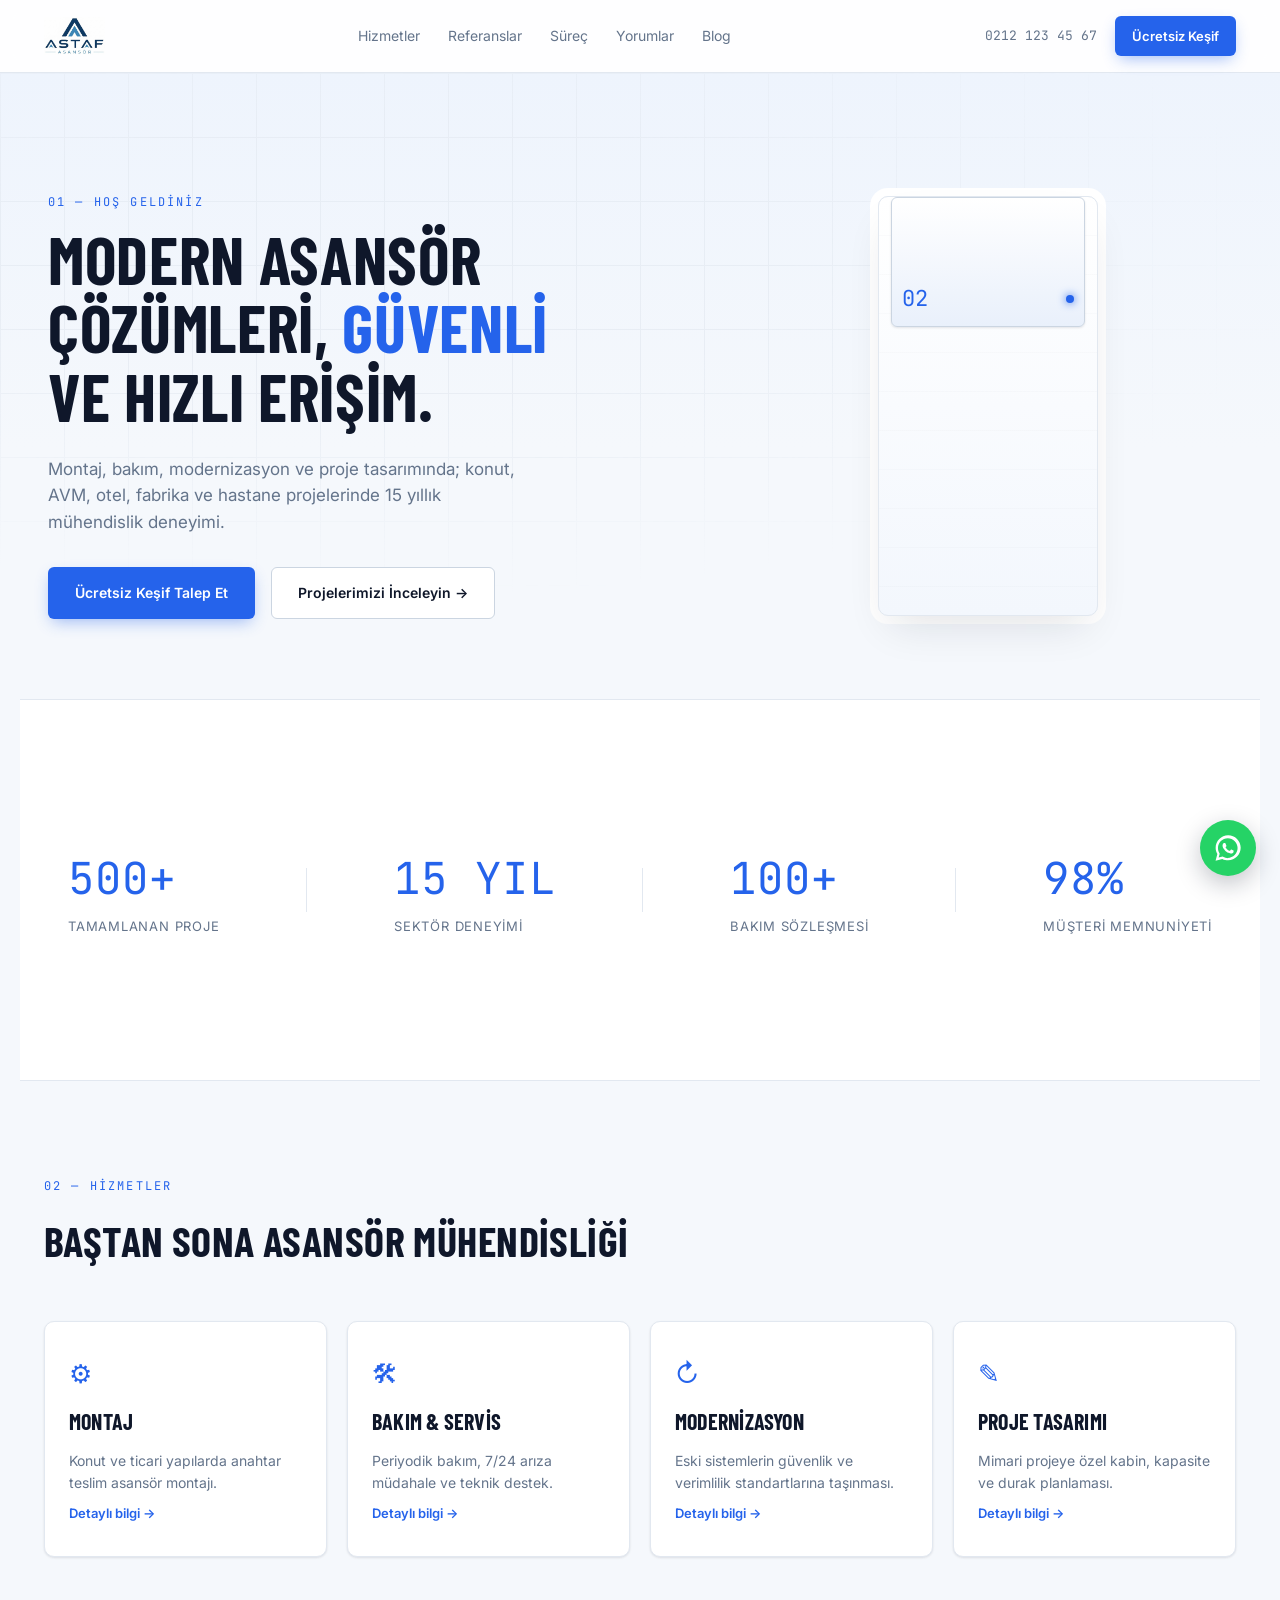
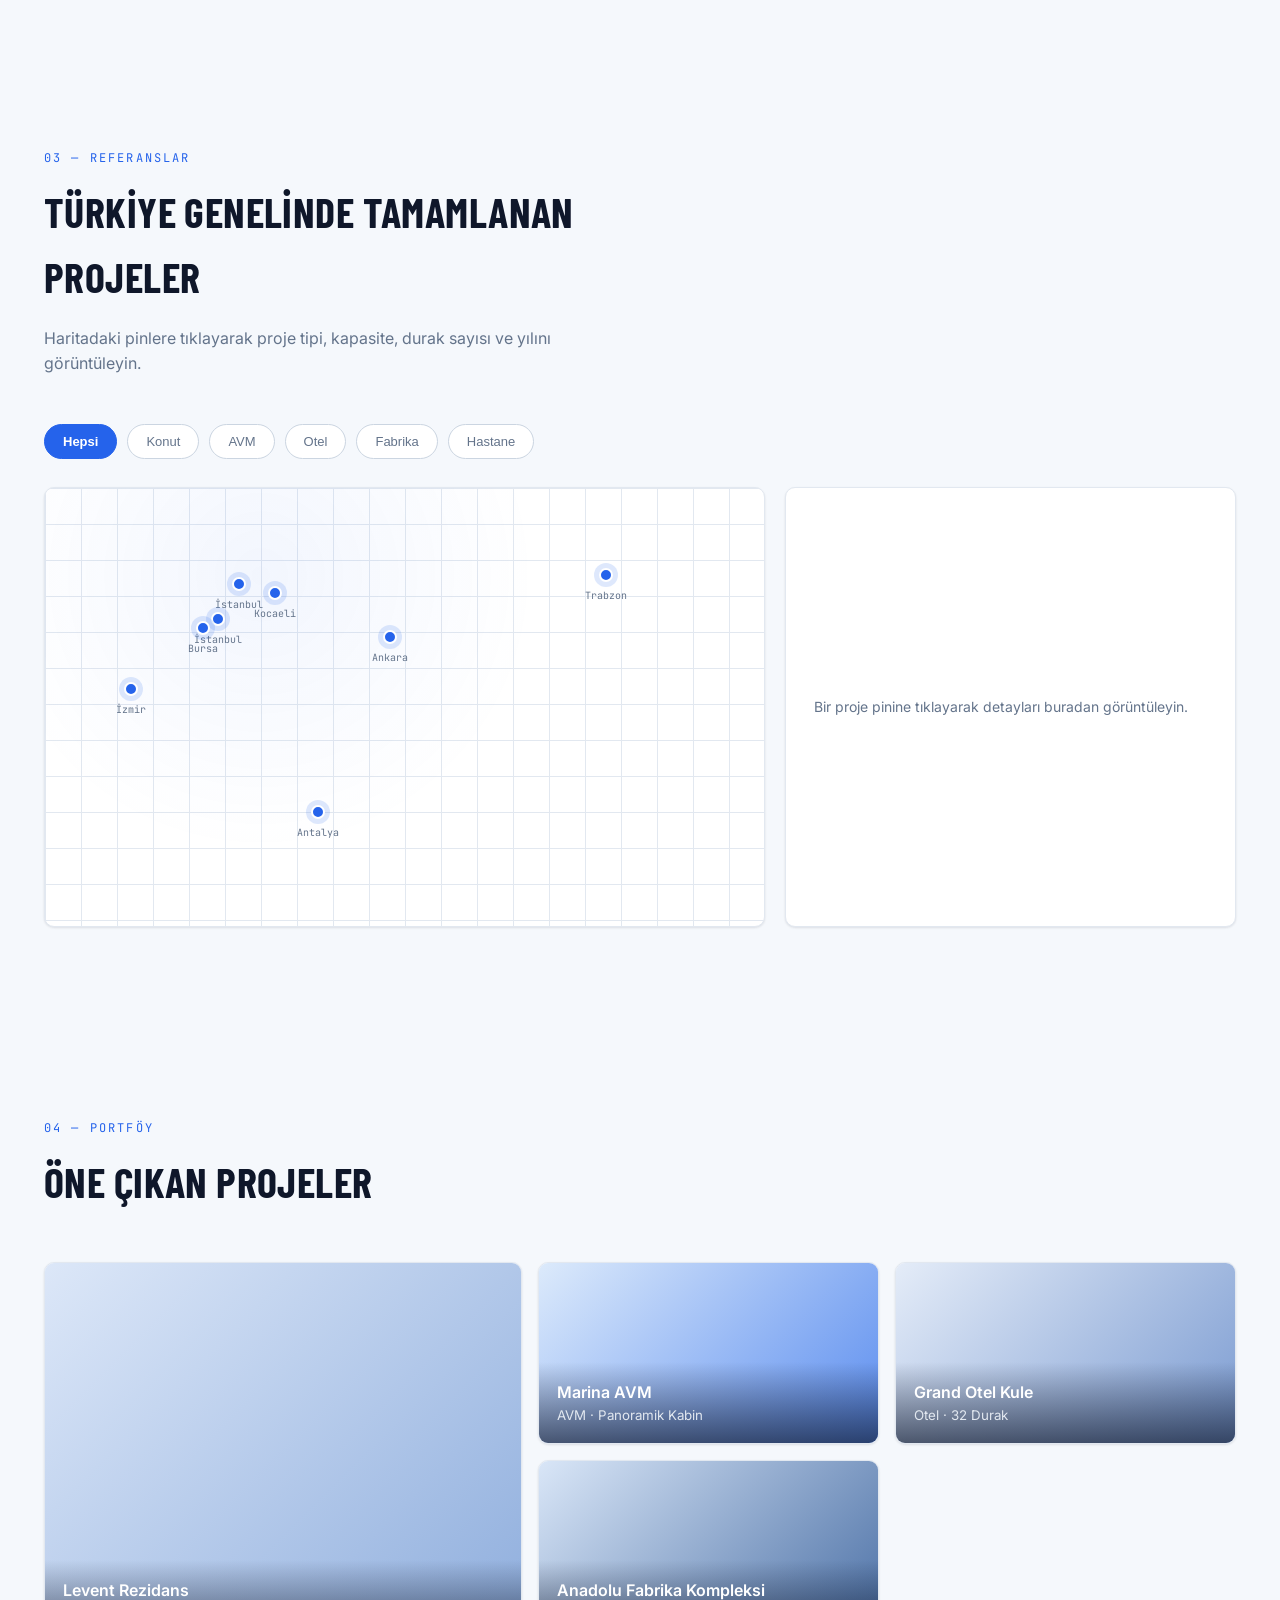
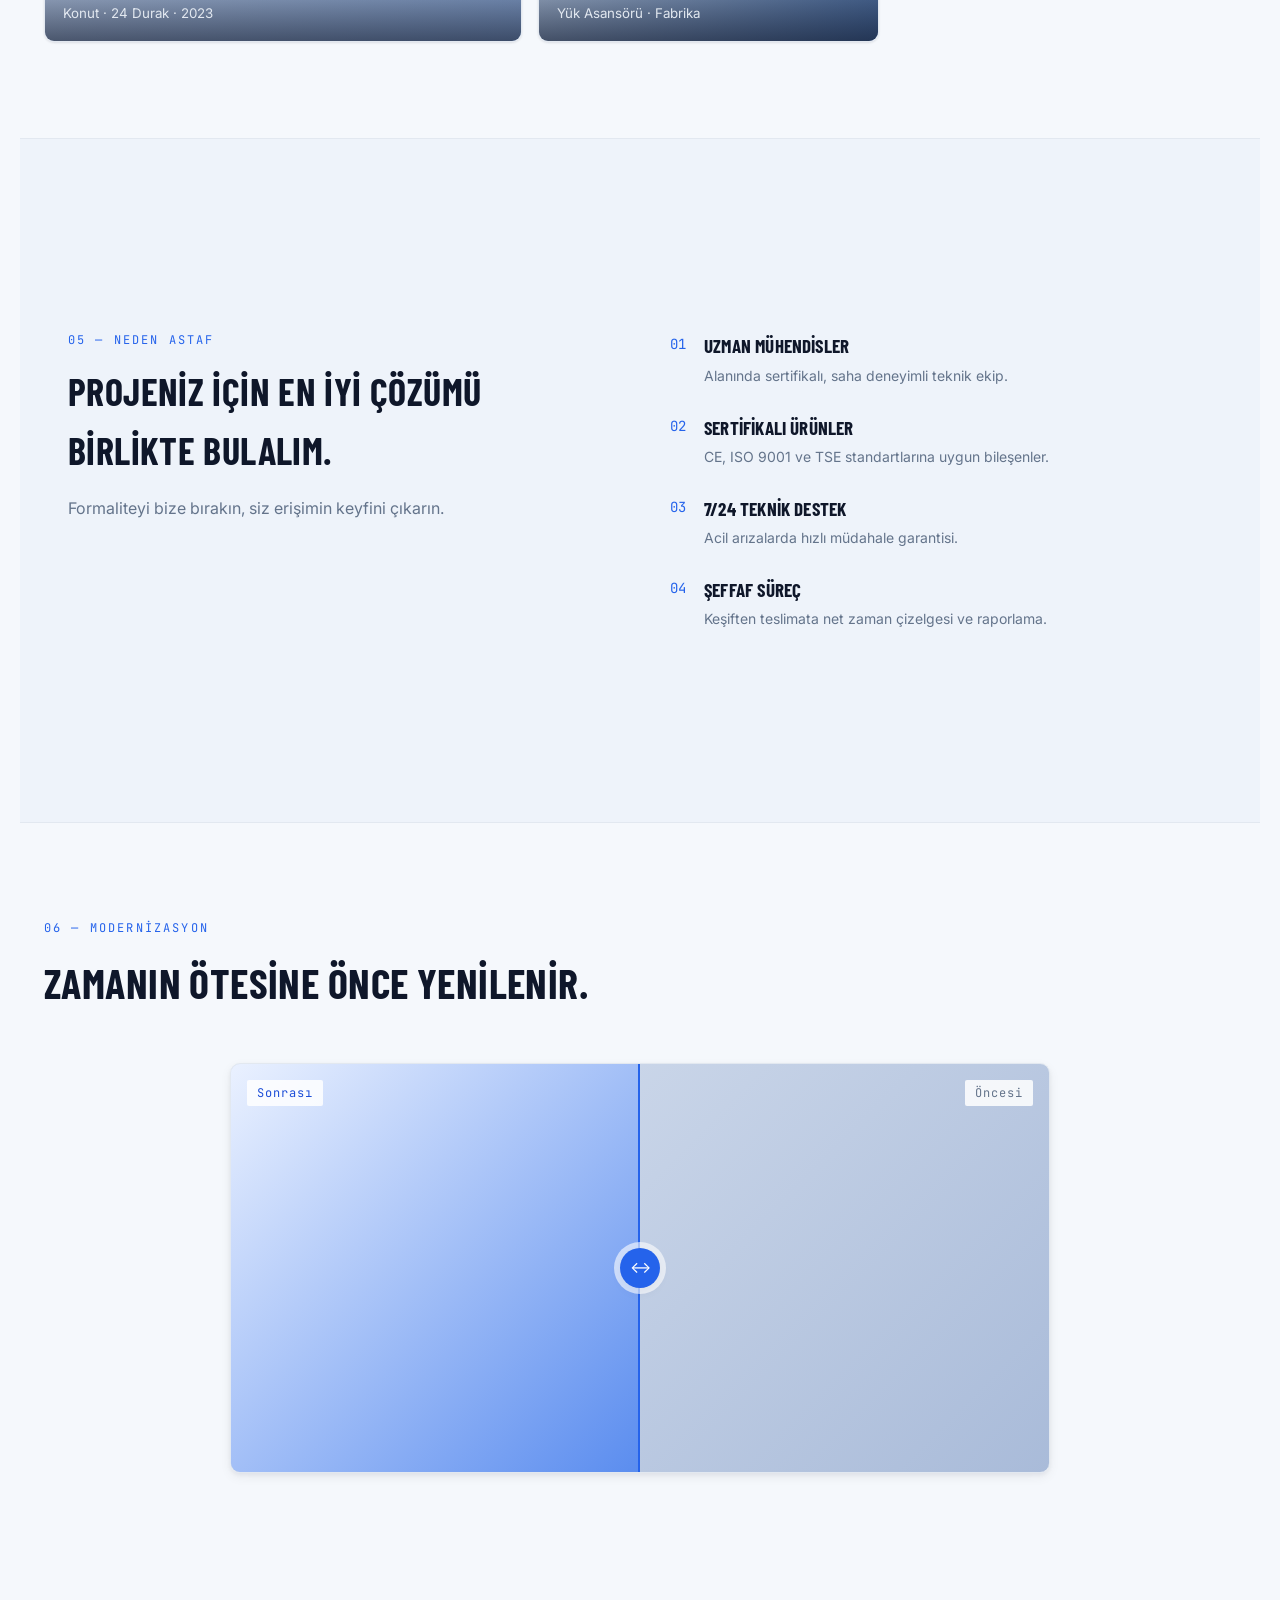
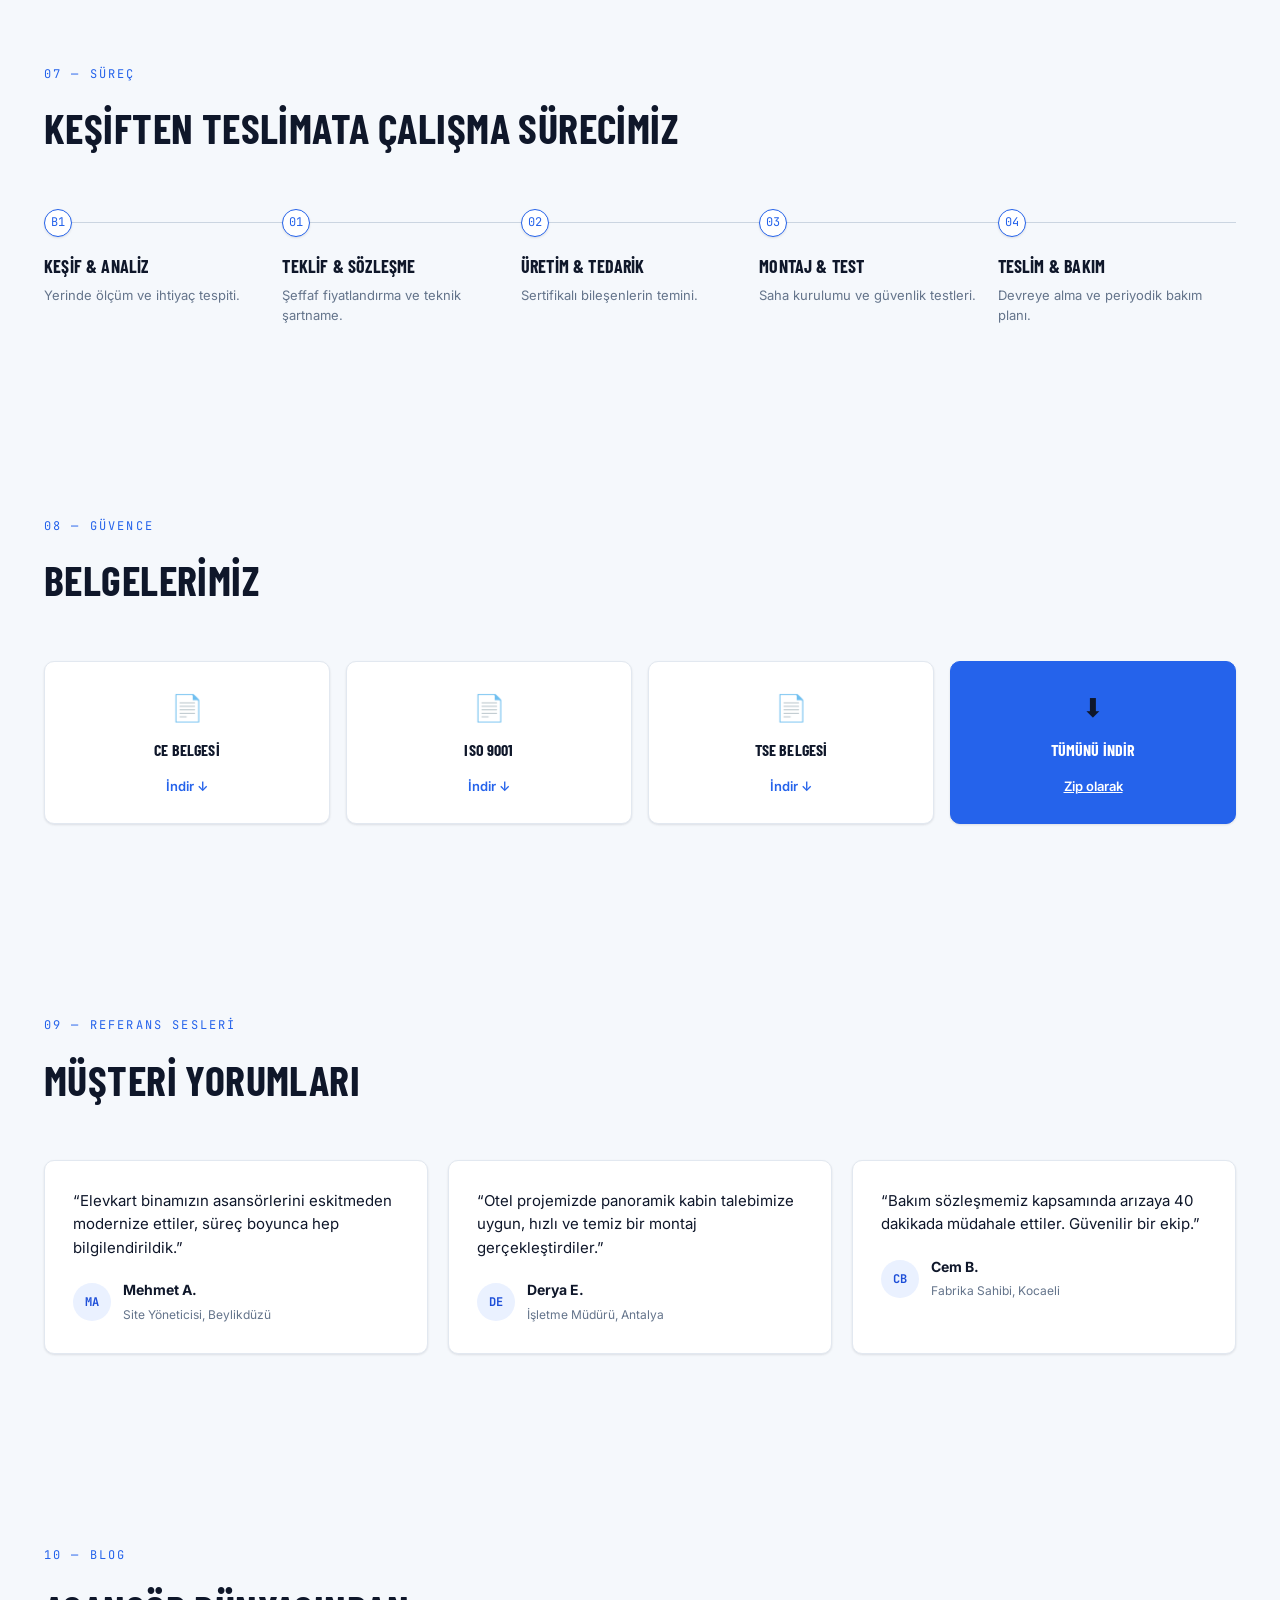
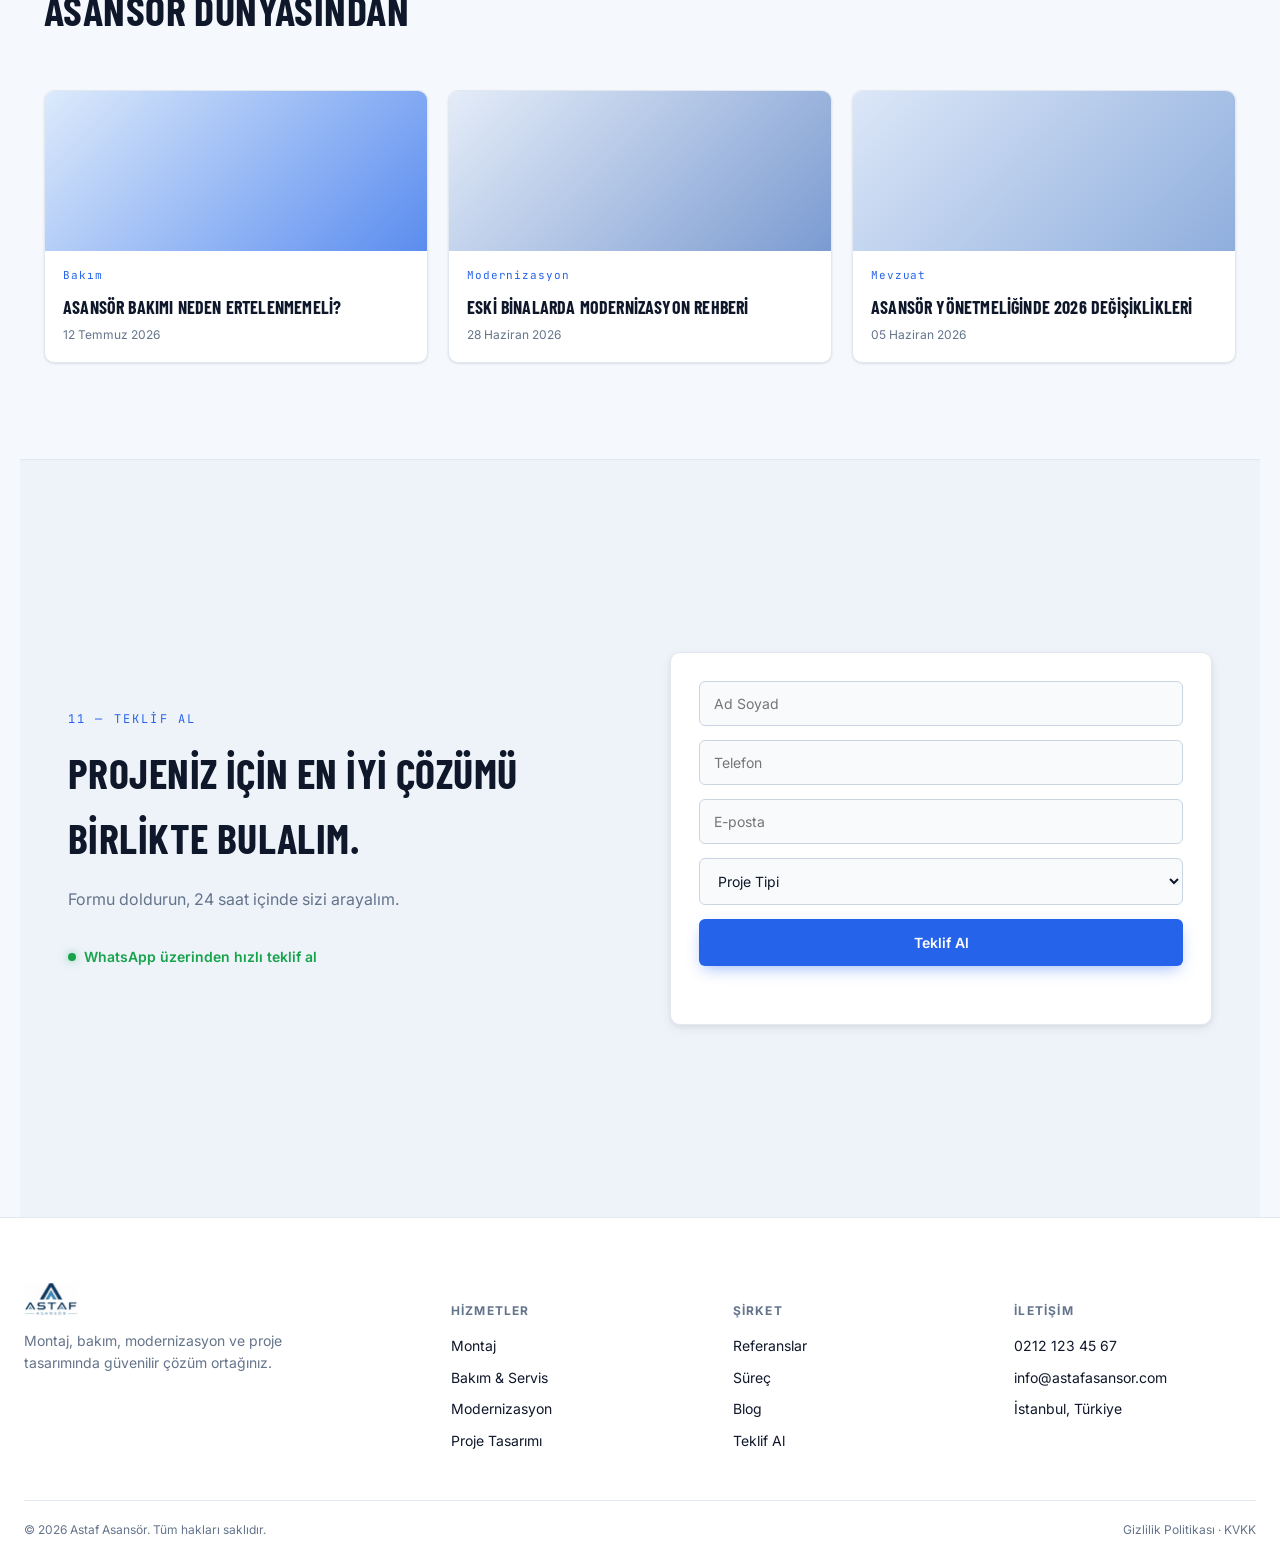
==== commit 456312d7: "Logo ve marka adi guncellendi: Astaf Asansor" ====
--- a/index.html
+++ b/index.html
@@ -1,370 +1,506 @@
-<!DOCTYPE html>
+<!doctype html>
 <html lang="tr">
-<head>
-<meta charset="UTF-8">
-<meta name="viewport" content="width=device-width, initial-scale=1.0">
-<title>Elevate Asansör | Modern Asansör Çözümleri</title>
-<meta name="description" content="Montaj, bakım, modernizasyon ve proje tasarımında güvenilir asansör çözüm ortağınız. 500+ tamamlanmış proje, 15 yıl deneyim.">
-<link rel="preconnect" href="https://fonts.googleapis.com">
-<link href="https://fonts.googleapis.com/css2?family=Barlow+Condensed:wght@500;600;700;800&family=Inter:wght@400;500;600;700&family=JetBrains+Mono:wght@500;700&display=swap" rel="stylesheet">
-<link rel="stylesheet" href="styles.css">
-</head>
-<body>
-
-<!-- ============ NAVBAR ============ -->
-<header class="nav" id="nav">
-  <div class="nav-inner">
-    <a href="#" class="logo">
-      <span class="logo-mark">▲</span> ELEVATE <span class="logo-sub">ASANSÖR</span>
+  <head>
+    <meta charset="UTF-8" />
+    <meta name="viewport" content="width=device-width, initial-scale=1.0" />
+    <title>Astaf Asansör | Modern Asansör Çözümleri</title>
+    <meta
+      name="description"
+      content="Montaj, bakım, modernizasyon ve proje tasarımında güvenilir asansör çözüm ortağınız. 500+ tamamlanmış proje, 15 yıl deneyim."
+    />
+    <link rel="preconnect" href="https://fonts.googleapis.com" />
+    <link
+      href="https://fonts.googleapis.com/css2?family=Barlow+Condensed:wght@500;600;700;800&family=Inter:wght@400;500;600;700&family=JetBrains+Mono:wght@500;700&display=swap"
+      rel="stylesheet"
+    />
+    <link rel="stylesheet" href="styles.css" />
+  </head>
+  <body>
+    <!-- ============ NAVBAR ============ -->
+    <header class="nav" id="nav">
+      <div class="nav-inner">
+        <a href="#" class="logo">
+          <img src="assets/logo.jpg" alt="Astaf Asansör" class="logo-img" />
+        </a>
+        <nav class="nav-links" id="navLinks">
+          <a href="#hizmetler">Hizmetler</a>
+          <a href="#referanslar">Referanslar</a>
+          <a href="#surec">Süreç</a>
+          <a href="#yorumlar">Yorumlar</a>
+          <a href="#blog">Blog</a>
+        </nav>
+        <div class="nav-cta">
+          <a href="tel:+902121234567" class="nav-phone">0212 123 45 67</a>
+          <a href="#teklif" class="btn btn-accent btn-sm">Ücretsiz Keşif</a>
+        </div>
+        <button class="nav-toggle" id="navToggle" aria-label="Menüyü aç">
+          <span></span><span></span><span></span>
+        </button>
+      </div>
+    </header>
+
+    <!-- ============ 1. HERO ============ -->
+    <section class="hero">
+      <div class="hero-grid"></div>
+      <div class="hero-inner">
+        <p class="eyebrow">01 — HOŞ GELDİNİZ</p>
+        <h1 class="hero-title">
+          Modern asansör<br />çözümleri, <span class="accent-text">güvenli</span
+          ><br />ve hızlı erişim.
+        </h1>
+        <p class="hero-desc">
+          Montaj, bakım, modernizasyon ve proje tasarımında; konut, AVM, otel,
+          fabrika ve hastane projelerinde 15 yıllık mühendislik deneyimi.
+        </p>
+        <div class="hero-actions">
+          <a href="#teklif" class="btn btn-accent">Ücretsiz Keşif Talep Et</a>
+          <a href="#projeler" class="btn btn-outline"
+            >Projelerimizi İnceleyin →</a
+          >
+        </div>
+      </div>
+      <div class="hero-shaft" aria-hidden="true">
+        <div class="shaft-frame">
+          <div class="shaft-car">
+            <div class="shaft-panel">
+              <span class="shaft-floor" id="shaftFloor">12</span>
+              <div class="shaft-dot"></div>
+            </div>
+          </div>
+        </div>
+      </div>
+    </section>
+
+    <!-- ============ 2. SAYILARLA BİZ ============ -->
+    <section class="stats">
+      <div class="stats-inner">
+        <div class="stat" data-count="500" data-suffix="+">
+          <span class="stat-num mono" data-target="500">000</span>
+          <span class="stat-label">Tamamlanan Proje</span>
+        </div>
+        <div class="stat-divider"></div>
+        <div class="stat" data-count="15" data-suffix=" YIL">
+          <span class="stat-num mono" data-target="15">00</span>
+          <span class="stat-label">Sektör Deneyimi</span>
+        </div>
+        <div class="stat-divider"></div>
+        <div class="stat" data-count="100" data-suffix="+">
+          <span class="stat-num mono" data-target="100">000</span>
+          <span class="stat-label">Bakım Sözleşmesi</span>
+        </div>
+        <div class="stat-divider"></div>
+        <div class="stat" data-count="98" data-suffix="%">
+          <span class="stat-num mono" data-target="98">00</span>
+          <span class="stat-label">Müşteri Memnuniyeti</span>
+        </div>
+      </div>
+    </section>
+
+    <!-- ============ 3. HİZMET KARTLARI ============ -->
+    <section class="services" id="hizmetler">
+      <div class="section-head">
+        <p class="eyebrow">02 — HİZMETLER</p>
+        <h2>Baştan sona asansör mühendisliği</h2>
+      </div>
+      <div class="services-grid">
+        <a href="#" class="service-card">
+          <span class="service-icon">⚙</span>
+          <h3>Montaj</h3>
+          <p>Konut ve ticari yapılarda anahtar teslim asansör montajı.</p>
+          <span class="service-link">Detaylı bilgi →</span>
+        </a>
+        <a href="#" class="service-card">
+          <span class="service-icon">🛠</span>
+          <h3>Bakım & Servis</h3>
+          <p>Periyodik bakım, 7/24 arıza müdahale ve teknik destek.</p>
+          <span class="service-link">Detaylı bilgi →</span>
+        </a>
+        <a href="#" class="service-card">
+          <span class="service-icon">↻</span>
+          <h3>Modernizasyon</h3>
+          <p>
+            Eski sistemlerin güvenlik ve verimlilik standartlarına taşınması.
+          </p>
+          <span class="service-link">Detaylı bilgi →</span>
+        </a>
+        <a href="#" class="service-card">
+          <span class="service-icon">✎</span>
+          <h3>Proje Tasarımı</h3>
+          <p>Mimari projeye özel kabin, kapasite ve durak planlaması.</p>
+          <span class="service-link">Detaylı bilgi →</span>
+        </a>
+      </div>
+    </section>
+
+    <!-- ============ 4. REFERANS HARİTASI ============ -->
+    <section class="map-section" id="referanslar">
+      <div class="section-head">
+        <p class="eyebrow">03 — REFERANSLAR</p>
+        <h2>Türkiye genelinde tamamlanan projeler</h2>
+        <p class="section-desc">
+          Haritadaki pinlere tıklayarak proje tipi, kapasite, durak sayısı ve
+          yılını görüntüleyin.
+        </p>
+      </div>
+
+      <div class="map-filters" id="mapFilters">
+        <button class="filter-btn active" data-filter="all">Hepsi</button>
+        <button class="filter-btn" data-filter="konut">Konut</button>
+        <button class="filter-btn" data-filter="avm">AVM</button>
+        <button class="filter-btn" data-filter="otel">Otel</button>
+        <button class="filter-btn" data-filter="fabrika">Fabrika</button>
+        <button class="filter-btn" data-filter="hastane">Hastane</button>
+      </div>
+
+      <div class="map-wrap">
+        <div class="map-panel" id="mapPanel">
+          <!-- pins injected by JS from data -->
+        </div>
+        <div class="map-detail" id="mapDetail">
+          <p class="map-detail-empty">
+            Bir proje pinine tıklayarak detayları buradan görüntüleyin.
+          </p>
+        </div>
+      </div>
+    </section>
+
+    <!-- ============ 5. ÖNE ÇIKAN PROJELER ============ -->
+    <section class="projects" id="projeler">
+      <div class="section-head">
+        <p class="eyebrow">04 — PORTFÖY</p>
+        <h2>Öne çıkan projeler</h2>
+      </div>
+      <div class="projects-grid">
+        <figure class="project-card project-card-lg">
+          <div class="project-img ph-1"></div>
+          <figcaption>
+            <span>Levent Rezidans</span><small>Konut · 24 Durak · 2023</small>
+          </figcaption>
+        </figure>
+        <figure class="project-card">
+          <div class="project-img ph-2"></div>
+          <figcaption>
+            <span>Marina AVM</span><small>AVM · Panoramik Kabin</small>
+          </figcaption>
+        </figure>
+        <figure class="project-card">
+          <div class="project-img ph-3"></div>
+          <figcaption>
+            <span>Grand Otel Kule</span><small>Otel · 32 Durak</small>
+          </figcaption>
+        </figure>
+        <figure class="project-card">
+          <div class="project-img ph-4"></div>
+          <figcaption>
+            <span>Anadolu Fabrika Kompleksi</span
+            ><small>Yük Asansörü · Fabrika</small>
+          </figcaption>
+        </figure>
+      </div>
+    </section>
+
+    <!-- ============ 6. NEDEN BİZ ============ -->
+    <section class="why">
+      <div class="why-inner">
+        <div class="why-text">
+          <p class="eyebrow">05 — NEDEN ASTAF</p>
+          <h2>Projeniz için en iyi çözümü birlikte bulalım.</h2>
+          <p class="section-desc">
+            Formaliteyi bize bırakın, siz erişimin keyfini çıkarın.
+          </p>
+        </div>
+        <ul class="why-list">
+          <li>
+            <span class="why-num mono">01</span>
+            <div>
+              <h4>Uzman mühendisler</h4>
+              <p>Alanında sertifikalı, saha deneyimli teknik ekip.</p>
+            </div>
+          </li>
+          <li>
+            <span class="why-num mono">02</span>
+            <div>
+              <h4>Sertifikalı ürünler</h4>
+              <p>CE, ISO 9001 ve TSE standartlarına uygun bileşenler.</p>
+            </div>
+          </li>
+          <li>
+            <span class="why-num mono">03</span>
+            <div>
+              <h4>7/24 teknik destek</h4>
+              <p>Acil arızalarda hızlı müdahale garantisi.</p>
+            </div>
+          </li>
+          <li>
+            <span class="why-num mono">04</span>
+            <div>
+              <h4>Şeffaf süreç</h4>
+              <p>Keşiften teslimata net zaman çizelgesi ve raporlama.</p>
+            </div>
+          </li>
+        </ul>
+      </div>
+    </section>
+
+    <!-- ============ 7. ÖNCESİ/SONRASI ============ -->
+    <section class="compare">
+      <div class="section-head">
+        <p class="eyebrow">06 — MODERNİZASYON</p>
+        <h2>Zamanın ötesine önce yenilenir.</h2>
+      </div>
+      <div class="compare-wrap">
+        <div class="compare-slider" id="compareSlider">
+          <div class="compare-before"></div>
+          <div class="compare-after" id="compareAfter"></div>
+          <input
+            type="range"
+            min="0"
+            max="100"
+            value="50"
+            id="compareRange"
+            class="compare-range"
+          />
+          <div class="compare-handle" id="compareHandle">↔</div>
+          <span class="compare-tag compare-tag-before">Öncesi</span>
+          <span class="compare-tag compare-tag-after">Sonrası</span>
+        </div>
+      </div>
+    </section>
+
+    <!-- ============ 8. ÇALIŞMA SÜRECİ ============ -->
+    <section class="process" id="surec">
+      <div class="section-head">
+        <p class="eyebrow">07 — SÜREÇ</p>
+        <h2>Keşiften teslimata çalışma sürecimiz</h2>
+      </div>
+      <div class="process-track">
+        <div class="process-step">
+          <span class="process-floor mono">B1</span>
+          <h4>Keşif & Analiz</h4>
+          <p>Yerinde ölçüm ve ihtiyaç tespiti.</p>
+        </div>
+        <div class="process-step">
+          <span class="process-floor mono">01</span>
+          <h4>Teklif & Sözleşme</h4>
+          <p>Şeffaf fiyatlandırma ve teknik şartname.</p>
+        </div>
+        <div class="process-step">
+          <span class="process-floor mono">02</span>
+          <h4>Üretim & Tedarik</h4>
+          <p>Sertifikalı bileşenlerin temini.</p>
+        </div>
+        <div class="process-step">
+          <span class="process-floor mono">03</span>
+          <h4>Montaj & Test</h4>
+          <p>Saha kurulumu ve güvenlik testleri.</p>
+        </div>
+        <div class="process-step">
+          <span class="process-floor mono">04</span>
+          <h4>Teslim & Bakım</h4>
+          <p>Devreye alma ve periyodik bakım planı.</p>
+        </div>
+      </div>
+    </section>
+
+    <!-- ============ 9. BELGELER ============ -->
+    <section class="docs">
+      <div class="section-head">
+        <p class="eyebrow">08 — GÜVENCE</p>
+        <h2>Belgelerimiz</h2>
+      </div>
+      <div class="docs-grid">
+        <div class="doc-card">
+          <span class="doc-icon">📄</span>
+          <h4>CE Belgesi</h4>
+          <a href="#" class="doc-link">İndir ↓</a>
+        </div>
+        <div class="doc-card">
+          <span class="doc-icon">📄</span>
+          <h4>ISO 9001</h4>
+          <a href="#" class="doc-link">İndir ↓</a>
+        </div>
+        <div class="doc-card">
+          <span class="doc-icon">📄</span>
+          <h4>TSE Belgesi</h4>
+          <a href="#" class="doc-link">İndir ↓</a>
+        </div>
+        <div class="doc-card doc-card-all">
+          <span class="doc-icon">⬇</span>
+          <h4>Tümünü İndir</h4>
+          <a href="#" class="doc-link">Zip olarak</a>
+        </div>
+      </div>
+    </section>
+
+    <!-- ============ 10. MÜŞTERİ YORUMLARI ============ -->
+    <section class="reviews" id="yorumlar">
+      <div class="section-head">
+        <p class="eyebrow">09 — REFERANS SESLERİ</p>
+        <h2>Müşteri yorumları</h2>
+      </div>
+      <div class="reviews-track" id="reviewsTrack">
+        <div class="review-card">
+          <p>
+            “Elevkart binamızın asansörlerini eskitmeden modernize ettiler,
+            süreç boyunca hep bilgilendirildik.”
+          </p>
+          <div class="review-person">
+            <span class="avatar">MA</span>
+            <div>
+              <strong>Mehmet A.</strong
+              ><small>Site Yöneticisi, Beylikdüzü</small>
+            </div>
+          </div>
+        </div>
+        <div class="review-card">
+          <p>
+            “Otel projemizde panoramik kabin talebimize uygun, hızlı ve temiz
+            bir montaj gerçekleştirdiler.”
+          </p>
+          <div class="review-person">
+            <span class="avatar">DE</span>
+            <div>
+              <strong>Derya E.</strong><small>İşletme Müdürü, Antalya</small>
+            </div>
+          </div>
+        </div>
+        <div class="review-card">
+          <p>
+            “Bakım sözleşmemiz kapsamında arızaya 40 dakikada müdahale ettiler.
+            Güvenilir bir ekip.”
+          </p>
+          <div class="review-person">
+            <span class="avatar">CB</span>
+            <div>
+              <strong>Cem B.</strong><small>Fabrika Sahibi, Kocaeli</small>
+            </div>
+          </div>
+        </div>
+      </div>
+    </section>
+
+    <!-- ============ 11. BLOG ============ -->
+    <section class="blog" id="blog">
+      <div class="section-head">
+        <p class="eyebrow">10 — BLOG</p>
+        <h2>Asansör dünyasından</h2>
+      </div>
+      <div class="blog-grid">
+        <a href="#" class="blog-card">
+          <div class="blog-img ph-5"></div>
+          <span class="blog-tag">Bakım</span>
+          <h4>Asansör bakımı neden ertelenmemeli?</h4>
+          <small>12 Temmuz 2026</small>
+        </a>
+        <a href="#" class="blog-card">
+          <div class="blog-img ph-6"></div>
+          <span class="blog-tag">Modernizasyon</span>
+          <h4>Eski binalarda modernizasyon rehberi</h4>
+          <small>28 Haziran 2026</small>
+        </a>
+        <a href="#" class="blog-card">
+          <div class="blog-img ph-7"></div>
+          <span class="blog-tag">Mevzuat</span>
+          <h4>Asansör yönetmeliğinde 2026 değişiklikleri</h4>
+          <small>05 Haziran 2026</small>
+        </a>
+      </div>
+    </section>
+
+    <!-- ============ 12. TEKLİF ÇAĞRISI ============ -->
+    <section class="cta" id="teklif">
+      <div class="cta-inner">
+        <div class="cta-text">
+          <p class="eyebrow">11 — TEKLİF AL</p>
+          <h2>Projeniz için en iyi çözümü<br />birlikte bulalım.</h2>
+          <p class="section-desc">
+            Formu doldurun, 24 saat içinde sizi arayalım.
+          </p>
+          <a
+            href="https://wa.me/905551234567"
+            target="_blank"
+            rel="noopener"
+            class="whatsapp-inline"
+          >
+            <span class="wa-dot"></span> WhatsApp üzerinden hızlı teklif al
+          </a>
+        </div>
+        <form class="cta-form" id="quoteForm">
+          <input type="text" placeholder="Ad Soyad" required />
+          <input type="tel" placeholder="Telefon" required />
+          <input type="email" placeholder="E-posta" />
+          <select required>
+            <option value="" disabled selected>Proje Tipi</option>
+            <option>Konut</option>
+            <option>AVM</option>
+            <option>Otel</option>
+            <option>Fabrika</option>
+            <option>Hastane</option>
+          </select>
+          <button type="submit" class="btn btn-accent btn-block">
+            Teklif Al
+          </button>
+          <p class="form-note" id="formNote"></p>
+        </form>
+      </div>
+    </section>
+
+    <!-- ============ 13. FOOTER ============ -->
+    <footer class="footer">
+      <div class="footer-top">
+        <div class="footer-brand">
+          <span class="logo"
+            ><img src="assets/logo.jpg" alt="Astaf Asansör" class="logo-img"
+          /></span>
+          <p>
+            Montaj, bakım, modernizasyon ve proje tasarımında güvenilir çözüm
+            ortağınız.
+          </p>
+        </div>
+        <div class="footer-col">
+          <h5>Hizmetler</h5>
+          <a href="#">Montaj</a><a href="#">Bakım & Servis</a
+          ><a href="#">Modernizasyon</a><a href="#">Proje Tasarımı</a>
+        </div>
+        <div class="footer-col">
+          <h5>Şirket</h5>
+          <a href="#referanslar">Referanslar</a><a href="#surec">Süreç</a
+          ><a href="#blog">Blog</a><a href="#teklif">Teklif Al</a>
+        </div>
+        <div class="footer-col">
+          <h5>İletişim</h5>
+          <a href="tel:+902121234567">0212 123 45 67</a>
+          <a href="mailto:info@astafasansor.com.com">info@astafasansor.com</a>
+          <a href="#">İstanbul, Türkiye</a>
+        </div>
+      </div>
+      <div class="footer-bottom">
+        <span>© 2026 Astaf Asansör. Tüm hakları saklıdır.</span>
+        <span>Gizlilik Politikası · KVKK</span>
+      </div>
+    </footer>
+
+    <a
+      href="https://wa.me/905551234567"
+      target="_blank"
+      rel="noopener"
+      class="whatsapp-float"
+      aria-label="WhatsApp"
+    >
+      <svg viewBox="0 0 32 32" width="26" height="26" fill="currentColor">
+        <path
+          d="M16 3C9 3 3.3 8.7 3.3 15.7c0 2.5.7 4.9 2 7L3 29l6.5-2.2c2 .1 2.4.9 4.5.9 7 0 12.7-5.7 12.7-12.7C26.7 8.7 21 3 16 3z"
+          opacity="0"
+        />
+        <path
+          d="M22.6 18.9c-.3-.2-2-1-2.3-1.1-.3-.1-.5-.2-.8.2-.2.3-.9 1.1-1.1 1.3-.2.2-.4.2-.7.1-.3-.2-1.4-.5-2.7-1.7-1-.9-1.7-2-1.9-2.3-.2-.3 0-.5.1-.7.1-.1.3-.4.5-.5.2-.2.2-.3.3-.5.1-.2 0-.4 0-.6 0-.2-.8-1.9-1.1-2.6-.3-.7-.6-.6-.8-.6h-.7c-.2 0-.6.1-.9.4-.3.3-1.2 1.2-1.2 2.9 0 1.7 1.2 3.4 1.4 3.6.2.2 2.4 3.7 5.8 5.1.8.3 1.4.6 1.9.7.8.3 1.5.2 2.1.1.6-.1 2-.8 2.2-1.6.3-.8.3-1.5.2-1.6-.1-.1-.3-.2-.6-.3z"
+        />
+        <path
+          d="M27.1 4.9C24.2 2 20.3 0.4 16.2 0.4 7.7 0.4.8 7.3.8 15.8c0 2.7.7 5.4 2.1 7.7L.7 31.6l8.3-2.2c2.2 1.2 4.7 1.8 7.2 1.8h0c8.5 0 15.4-6.9 15.4-15.4 0-4.1-1.6-8-4.5-10.9zM16.2 28.5h0c-2.2 0-4.4-.6-6.3-1.7l-.5-.3-4.9 1.3 1.3-4.8-.3-.5c-1.2-1.9-1.8-4.1-1.8-6.4 0-6.7 5.4-12.1 12.1-12.1 3.2 0 6.3 1.3 8.5 3.6 2.3 2.3 3.5 5.3 3.5 8.5 0 6.7-5.5 12.1-12.1 12.1z"
+        />
+      </svg>
     </a>
-    <nav class="nav-links" id="navLinks">
-      <a href="#hizmetler">Hizmetler</a>
-      <a href="#referanslar">Referanslar</a>
-      <a href="#surec">Süreç</a>
-      <a href="#yorumlar">Yorumlar</a>
-      <a href="#blog">Blog</a>
-    </nav>
-    <div class="nav-cta">
-      <a href="tel:+902121234567" class="nav-phone">0212 123 45 67</a>
-      <a href="#teklif" class="btn btn-accent btn-sm">Ücretsiz Keşif</a>
-    </div>
-    <button class="nav-toggle" id="navToggle" aria-label="Menüyü aç">
-      <span></span><span></span><span></span>
-    </button>
-  </div>
-</header>
-
-<!-- ============ 1. HERO ============ -->
-<section class="hero">
-  <div class="hero-grid"></div>
-  <div class="hero-inner">
-    <p class="eyebrow">01 — HOŞ GELDİNİZ</p>
-    <h1 class="hero-title">Modern asansör<br>çözümleri, <span class="accent-text">güvenli</span><br>ve hızlı erişim.</h1>
-    <p class="hero-desc">Montaj, bakım, modernizasyon ve proje tasarımında; konut, AVM, otel, fabrika ve hastane projelerinde 15 yıllık mühendislik deneyimi.</p>
-    <div class="hero-actions">
-      <a href="#teklif" class="btn btn-accent">Ücretsiz Keşif Talep Et</a>
-      <a href="#projeler" class="btn btn-outline">Projelerimizi İnceleyin →</a>
-    </div>
-  </div>
-  <div class="hero-shaft" aria-hidden="true">
-    <div class="shaft-frame">
-      <div class="shaft-car">
-        <div class="shaft-panel">
-          <span class="shaft-floor" id="shaftFloor">12</span>
-          <div class="shaft-dot"></div>
-        </div>
-      </div>
-    </div>
-  </div>
-</section>
-
-<!-- ============ 2. SAYILARLA BİZ ============ -->
-<section class="stats">
-  <div class="stats-inner">
-    <div class="stat" data-count="500" data-suffix="+">
-      <span class="stat-num mono" data-target="500">000</span>
-      <span class="stat-label">Tamamlanan Proje</span>
-    </div>
-    <div class="stat-divider"></div>
-    <div class="stat" data-count="15" data-suffix=" YIL">
-      <span class="stat-num mono" data-target="15">00</span>
-      <span class="stat-label">Sektör Deneyimi</span>
-    </div>
-    <div class="stat-divider"></div>
-    <div class="stat" data-count="100" data-suffix="+">
-      <span class="stat-num mono" data-target="100">000</span>
-      <span class="stat-label">Bakım Sözleşmesi</span>
-    </div>
-    <div class="stat-divider"></div>
-    <div class="stat" data-count="98" data-suffix="%">
-      <span class="stat-num mono" data-target="98">00</span>
-      <span class="stat-label">Müşteri Memnuniyeti</span>
-    </div>
-  </div>
-</section>
-
-<!-- ============ 3. HİZMET KARTLARI ============ -->
-<section class="services" id="hizmetler">
-  <div class="section-head">
-    <p class="eyebrow">02 — HİZMETLER</p>
-    <h2>Baştan sona asansör mühendisliği</h2>
-  </div>
-  <div class="services-grid">
-    <a href="#" class="service-card">
-      <span class="service-icon">⚙</span>
-      <h3>Montaj</h3>
-      <p>Konut ve ticari yapılarda anahtar teslim asansör montajı.</p>
-      <span class="service-link">Detaylı bilgi →</span>
-    </a>
-    <a href="#" class="service-card">
-      <span class="service-icon">🛠</span>
-      <h3>Bakım & Servis</h3>
-      <p>Periyodik bakım, 7/24 arıza müdahale ve teknik destek.</p>
-      <span class="service-link">Detaylı bilgi →</span>
-    </a>
-    <a href="#" class="service-card">
-      <span class="service-icon">↻</span>
-      <h3>Modernizasyon</h3>
-      <p>Eski sistemlerin güvenlik ve verimlilik standartlarına taşınması.</p>
-      <span class="service-link">Detaylı bilgi →</span>
-    </a>
-    <a href="#" class="service-card">
-      <span class="service-icon">✎</span>
-      <h3>Proje Tasarımı</h3>
-      <p>Mimari projeye özel kabin, kapasite ve durak planlaması.</p>
-      <span class="service-link">Detaylı bilgi →</span>
-    </a>
-  </div>
-</section>
-
-<!-- ============ 4. REFERANS HARİTASI ============ -->
-<section class="map-section" id="referanslar">
-  <div class="section-head">
-    <p class="eyebrow">03 — REFERANSLAR</p>
-    <h2>Türkiye genelinde tamamlanan projeler</h2>
-    <p class="section-desc">Haritadaki pinlere tıklayarak proje tipi, kapasite, durak sayısı ve yılını görüntüleyin.</p>
-  </div>
-
-  <div class="map-filters" id="mapFilters">
-    <button class="filter-btn active" data-filter="all">Hepsi</button>
-    <button class="filter-btn" data-filter="konut">Konut</button>
-    <button class="filter-btn" data-filter="avm">AVM</button>
-    <button class="filter-btn" data-filter="otel">Otel</button>
-    <button class="filter-btn" data-filter="fabrika">Fabrika</button>
-    <button class="filter-btn" data-filter="hastane">Hastane</button>
-  </div>
-
-  <div class="map-wrap">
-    <div class="map-panel" id="mapPanel">
-      <!-- pins injected by JS from data -->
-    </div>
-    <div class="map-detail" id="mapDetail">
-      <p class="map-detail-empty">Bir proje pinine tıklayarak detayları buradan görüntüleyin.</p>
-    </div>
-  </div>
-</section>
-
-<!-- ============ 5. ÖNE ÇIKAN PROJELER ============ -->
-<section class="projects" id="projeler">
-  <div class="section-head">
-    <p class="eyebrow">04 — PORTFÖY</p>
-    <h2>Öne çıkan projeler</h2>
-  </div>
-  <div class="projects-grid">
-    <figure class="project-card project-card-lg">
-      <div class="project-img ph-1"></div>
-      <figcaption><span>Levent Rezidans</span><small>Konut · 24 Durak · 2023</small></figcaption>
-    </figure>
-    <figure class="project-card">
-      <div class="project-img ph-2"></div>
-      <figcaption><span>Marina AVM</span><small>AVM · Panoramik Kabin</small></figcaption>
-    </figure>
-    <figure class="project-card">
-      <div class="project-img ph-3"></div>
-      <figcaption><span>Grand Otel Kule</span><small>Otel · 32 Durak</small></figcaption>
-    </figure>
-    <figure class="project-card">
-      <div class="project-img ph-4"></div>
-      <figcaption><span>Anadolu Fabrika Kompleksi</span><small>Yük Asansörü · Fabrika</small></figcaption>
-    </figure>
-  </div>
-</section>
-
-<!-- ============ 6. NEDEN BİZ ============ -->
-<section class="why">
-  <div class="why-inner">
-    <div class="why-text">
-      <p class="eyebrow">05 — NEDEN ELEVATE</p>
-      <h2>Projeniz için en iyi çözümü birlikte bulalım.</h2>
-      <p class="section-desc">Formaliteyi bize bırakın, siz erişimin keyfini çıkarın.</p>
-    </div>
-    <ul class="why-list">
-      <li><span class="why-num mono">01</span><div><h4>Uzman mühendisler</h4><p>Alanında sertifikalı, saha deneyimli teknik ekip.</p></div></li>
-      <li><span class="why-num mono">02</span><div><h4>Sertifikalı ürünler</h4><p>CE, ISO 9001 ve TSE standartlarına uygun bileşenler.</p></div></li>
-      <li><span class="why-num mono">03</span><div><h4>7/24 teknik destek</h4><p>Acil arızalarda hızlı müdahale garantisi.</p></div></li>
-      <li><span class="why-num mono">04</span><div><h4>Şeffaf süreç</h4><p>Keşiften teslimata net zaman çizelgesi ve raporlama.</p></div></li>
-    </ul>
-  </div>
-</section>
-
-<!-- ============ 7. ÖNCESİ/SONRASI ============ -->
-<section class="compare">
-  <div class="section-head">
-    <p class="eyebrow">06 — MODERNİZASYON</p>
-    <h2>Zamanın ötesine önce yenilenir.</h2>
-  </div>
-  <div class="compare-wrap">
-    <div class="compare-slider" id="compareSlider">
-      <div class="compare-before"></div>
-      <div class="compare-after" id="compareAfter"></div>
-      <input type="range" min="0" max="100" value="50" id="compareRange" class="compare-range">
-      <div class="compare-handle" id="compareHandle">↔</div>
-      <span class="compare-tag compare-tag-before">Öncesi</span>
-      <span class="compare-tag compare-tag-after">Sonrası</span>
-    </div>
-  </div>
-</section>
-
-<!-- ============ 8. ÇALIŞMA SÜRECİ ============ -->
-<section class="process" id="surec">
-  <div class="section-head">
-    <p class="eyebrow">07 — SÜREÇ</p>
-    <h2>Keşiften teslimata çalışma sürecimiz</h2>
-  </div>
-  <div class="process-track">
-    <div class="process-step">
-      <span class="process-floor mono">B1</span>
-      <h4>Keşif & Analiz</h4>
-      <p>Yerinde ölçüm ve ihtiyaç tespiti.</p>
-    </div>
-    <div class="process-step">
-      <span class="process-floor mono">01</span>
-      <h4>Teklif & Sözleşme</h4>
-      <p>Şeffaf fiyatlandırma ve teknik şartname.</p>
-    </div>
-    <div class="process-step">
-      <span class="process-floor mono">02</span>
-      <h4>Üretim & Tedarik</h4>
-      <p>Sertifikalı bileşenlerin temini.</p>
-    </div>
-    <div class="process-step">
-      <span class="process-floor mono">03</span>
-      <h4>Montaj & Test</h4>
-      <p>Saha kurulumu ve güvenlik testleri.</p>
-    </div>
-    <div class="process-step">
-      <span class="process-floor mono">04</span>
-      <h4>Teslim & Bakım</h4>
-      <p>Devreye alma ve periyodik bakım planı.</p>
-    </div>
-  </div>
-</section>
-
-<!-- ============ 9. BELGELER ============ -->
-<section class="docs">
-  <div class="section-head">
-    <p class="eyebrow">08 — GÜVENCE</p>
-    <h2>Belgelerimiz</h2>
-  </div>
-  <div class="docs-grid">
-    <div class="doc-card"><span class="doc-icon">📄</span><h4>CE Belgesi</h4><a href="#" class="doc-link">İndir ↓</a></div>
-    <div class="doc-card"><span class="doc-icon">📄</span><h4>ISO 9001</h4><a href="#" class="doc-link">İndir ↓</a></div>
-    <div class="doc-card"><span class="doc-icon">📄</span><h4>TSE Belgesi</h4><a href="#" class="doc-link">İndir ↓</a></div>
-    <div class="doc-card doc-card-all"><span class="doc-icon">⬇</span><h4>Tümünü İndir</h4><a href="#" class="doc-link">Zip olarak</a></div>
-  </div>
-</section>
-
-<!-- ============ 10. MÜŞTERİ YORUMLARI ============ -->
-<section class="reviews" id="yorumlar">
-  <div class="section-head">
-    <p class="eyebrow">09 — REFERANS SESLERİ</p>
-    <h2>Müşteri yorumları</h2>
-  </div>
-  <div class="reviews-track" id="reviewsTrack">
-    <div class="review-card">
-      <p>“Elevkart binamızın asansörlerini eskitmeden modernize ettiler, süreç boyunca hep bilgilendirildik.”</p>
-      <div class="review-person"><span class="avatar">MA</span><div><strong>Mehmet A.</strong><small>Site Yöneticisi, Beylikdüzü</small></div></div>
-    </div>
-    <div class="review-card">
-      <p>“Otel projemizde panoramik kabin talebimize uygun, hızlı ve temiz bir montaj gerçekleştirdiler.”</p>
-      <div class="review-person"><span class="avatar">DE</span><div><strong>Derya E.</strong><small>İşletme Müdürü, Antalya</small></div></div>
-    </div>
-    <div class="review-card">
-      <p>“Bakım sözleşmemiz kapsamında arızaya 40 dakikada müdahale ettiler. Güvenilir bir ekip.”</p>
-      <div class="review-person"><span class="avatar">CB</span><div><strong>Cem B.</strong><small>Fabrika Sahibi, Kocaeli</small></div></div>
-    </div>
-  </div>
-</section>
-
-<!-- ============ 11. BLOG ============ -->
-<section class="blog" id="blog">
-  <div class="section-head">
-    <p class="eyebrow">10 — BLOG</p>
-    <h2>Asansör dünyasından</h2>
-  </div>
-  <div class="blog-grid">
-    <a href="#" class="blog-card">
-      <div class="blog-img ph-5"></div>
-      <span class="blog-tag">Bakım</span>
-      <h4>Asansör bakımı neden ertelenmemeli?</h4>
-      <small>12 Temmuz 2026</small>
-    </a>
-    <a href="#" class="blog-card">
-      <div class="blog-img ph-6"></div>
-      <span class="blog-tag">Modernizasyon</span>
-      <h4>Eski binalarda modernizasyon rehberi</h4>
-      <small>28 Haziran 2026</small>
-    </a>
-    <a href="#" class="blog-card">
-      <div class="blog-img ph-7"></div>
-      <span class="blog-tag">Mevzuat</span>
-      <h4>Asansör yönetmeliğinde 2026 değişiklikleri</h4>
-      <small>05 Haziran 2026</small>
-    </a>
-  </div>
-</section>
-
-<!-- ============ 12. TEKLİF ÇAĞRISI ============ -->
-<section class="cta" id="teklif">
-  <div class="cta-inner">
-    <div class="cta-text">
-      <p class="eyebrow">11 — TEKLİF AL</p>
-      <h2>Projeniz için en iyi çözümü<br>birlikte bulalım.</h2>
-      <p class="section-desc">Formu doldurun, 24 saat içinde sizi arayalım.</p>
-      <a href="https://wa.me/905551234567" target="_blank" rel="noopener" class="whatsapp-inline">
-        <span class="wa-dot"></span> WhatsApp üzerinden hızlı teklif al
-      </a>
-    </div>
-    <form class="cta-form" id="quoteForm">
-      <input type="text" placeholder="Ad Soyad" required>
-      <input type="tel" placeholder="Telefon" required>
-      <input type="email" placeholder="E-posta">
-      <select required>
-        <option value="" disabled selected>Proje Tipi</option>
-        <option>Konut</option>
-        <option>AVM</option>
-        <option>Otel</option>
-        <option>Fabrika</option>
-        <option>Hastane</option>
-      </select>
-      <button type="submit" class="btn btn-accent btn-block">Teklif Al</button>
-      <p class="form-note" id="formNote"></p>
-    </form>
-  </div>
-</section>
-
-<!-- ============ 13. FOOTER ============ -->
-<footer class="footer">
-  <div class="footer-top">
-    <div class="footer-brand">
-      <span class="logo"><span class="logo-mark">▲</span> ELEVATE <span class="logo-sub">ASANSÖR</span></span>
-      <p>Montaj, bakım, modernizasyon ve proje tasarımında güvenilir çözüm ortağınız.</p>
-    </div>
-    <div class="footer-col">
-      <h5>Hizmetler</h5>
-      <a href="#">Montaj</a><a href="#">Bakım & Servis</a><a href="#">Modernizasyon</a><a href="#">Proje Tasarımı</a>
-    </div>
-    <div class="footer-col">
-      <h5>Şirket</h5>
-      <a href="#referanslar">Referanslar</a><a href="#surec">Süreç</a><a href="#blog">Blog</a><a href="#teklif">Teklif Al</a>
-    </div>
-    <div class="footer-col">
-      <h5>İletişim</h5>
-      <a href="tel:+902121234567">0212 123 45 67</a>
-      <a href="mailto:info@elevateasansor.com">info@elevateasansor.com</a>
-      <a href="#">İstanbul, Türkiye</a>
-    </div>
-  </div>
-  <div class="footer-bottom">
-    <span>© 2026 Elevate Asansör. Tüm hakları saklıdır.</span>
-    <span>Gizlilik Politikası · KVKK</span>
-  </div>
-</footer>
-
-<a href="https://wa.me/905551234567" target="_blank" rel="noopener" class="whatsapp-float" aria-label="WhatsApp">
-  <svg viewBox="0 0 32 32" width="26" height="26" fill="currentColor"><path d="M16 3C9 3 3.3 8.7 3.3 15.7c0 2.5.7 4.9 2 7L3 29l6.5-2.2c2 .1 2.4.9 4.5.9 7 0 12.7-5.7 12.7-12.7C26.7 8.7 21 3 16 3z" opacity="0"/><path d="M22.6 18.9c-.3-.2-2-1-2.3-1.1-.3-.1-.5-.2-.8.2-.2.3-.9 1.1-1.1 1.3-.2.2-.4.2-.7.1-.3-.2-1.4-.5-2.7-1.7-1-.9-1.7-2-1.9-2.3-.2-.3 0-.5.1-.7.1-.1.3-.4.5-.5.2-.2.2-.3.3-.5.1-.2 0-.4 0-.6 0-.2-.8-1.9-1.1-2.6-.3-.7-.6-.6-.8-.6h-.7c-.2 0-.6.1-.9.4-.3.3-1.2 1.2-1.2 2.9 0 1.7 1.2 3.4 1.4 3.6.2.2 2.4 3.7 5.8 5.1.8.3 1.4.6 1.9.7.8.3 1.5.2 2.1.1.6-.1 2-.8 2.2-1.6.3-.8.3-1.5.2-1.6-.1-.1-.3-.2-.6-.3z"/><path d="M27.1 4.9C24.2 2 20.3 0.4 16.2 0.4 7.7 0.4.8 7.3.8 15.8c0 2.7.7 5.4 2.1 7.7L.7 31.6l8.3-2.2c2.2 1.2 4.7 1.8 7.2 1.8h0c8.5 0 15.4-6.9 15.4-15.4 0-4.1-1.6-8-4.5-10.9zM16.2 28.5h0c-2.2 0-4.4-.6-6.3-1.7l-.5-.3-4.9 1.3 1.3-4.8-.3-.5c-1.2-1.9-1.8-4.1-1.8-6.4 0-6.7 5.4-12.1 12.1-12.1 3.2 0 6.3 1.3 8.5 3.6 2.3 2.3 3.5 5.3 3.5 8.5 0 6.7-5.5 12.1-12.1 12.1z"/></svg>
-</a>
-
-<script src="script.js"></script>
-</body>
+
+    <script src="script.js"></script>
+  </body>
 </html>
--- a/styles.css
+++ b/styles.css
@@ -1,355 +1,1162 @@
 /* ===========================================================
-   ELEVATE ASANSÖR — Design tokens (Light theme)
+   ASTAF ASANSÖR — Design tokens (Light theme)
    bg soft ice-blue #F5F8FC / panel white #FFFFFF
    accent signal blue (elevator call-button light) #2563EB
    display: Barlow Condensed / body: Inter / digital: JetBrains Mono
 =========================================================== */
-:root{
-  --bg:#F5F8FC;
-  --panel:#FFFFFF;
-  --panel-2:#EEF3FA;
-  --steel:#E2E8F0;
-  --steel-light:#CBD5E1;
-  --accent:#2563EB;
-  --accent-dim:#1D4ED8;
-  --accent-glow:rgba(37,99,235,.18);
-  --accent-soft:#EAF1FF;
-  --text:#0F172A;
-  --muted:#64748B;
-  --radius:2px;
-  --maxw:1240px;
-  --shadow-sm:0 1px 2px rgba(15,23,42,.05), 0 1px 3px rgba(15,23,42,.06);
-  --shadow-md:0 4px 12px rgba(15,23,42,.06), 0 2px 4px rgba(15,23,42,.05);
-  --shadow-lg:0 20px 40px -12px rgba(15,23,42,.12);
-}
-
-*{box-sizing:border-box;}
-html{scroll-behavior:smooth;}
-body{
-  margin:0;
-  background:var(--bg);
-  color:var(--text);
-  font-family:'Inter',sans-serif;
-  line-height:1.55;
-  -webkit-font-smoothing:antialiased;
-}
-h1,h2,h3,h4{
-  font-family:'Barlow Condensed',sans-serif;
-  font-weight:700;
-  letter-spacing:.01em;
-  margin:0 0 .4em;
-  text-transform:uppercase;
-  color:var(--text);
-}
-.mono{font-family:'JetBrains Mono',monospace;}
-a{color:inherit;text-decoration:none;}
-img{max-width:100%;display:block;}
-section{padding:96px 24px;max-width:var(--maxw);margin:0 auto;}
-:focus-visible{outline:2px solid var(--accent);outline-offset:3px;}
-@media (prefers-reduced-motion: reduce){*{animation:none !important;transition:none !important;}}
-
-.eyebrow{
-  font-family:'JetBrains Mono',monospace;
-  font-size:12px;
-  letter-spacing:.18em;
-  color:var(--accent);
-  margin:0 0 12px;
-}
-.section-head{max-width:640px;margin-bottom:48px;}
-.section-head h2{font-size:clamp(28px,4vw,42px);color:var(--text);}
-.section-desc{color:var(--muted);font-size:16px;max-width:520px;}
-
-.accent-text{color:var(--accent);}
+:root {
+  --bg: #f5f8fc;
+  --panel: #ffffff;
+  --panel-2: #eef3fa;
+  --steel: #e2e8f0;
+  --steel-light: #cbd5e1;
+  --accent: #2563eb;
+  --accent-dim: #1d4ed8;
+  --accent-glow: rgba(37, 99, 235, 0.18);
+  --accent-soft: #eaf1ff;
+  --text: #0f172a;
+  --muted: #64748b;
+  --radius: 2px;
+  --maxw: 1240px;
+  --shadow-sm:
+    0 1px 2px rgba(15, 23, 42, 0.05), 0 1px 3px rgba(15, 23, 42, 0.06);
+  --shadow-md:
+    0 4px 12px rgba(15, 23, 42, 0.06), 0 2px 4px rgba(15, 23, 42, 0.05);
+  --shadow-lg: 0 20px 40px -12px rgba(15, 23, 42, 0.12);
+}
+
+* {
+  box-sizing: border-box;
+}
+html {
+  scroll-behavior: smooth;
+}
+body {
+  margin: 0;
+  background: var(--bg);
+  color: var(--text);
+  font-family: 'Inter', sans-serif;
+  line-height: 1.55;
+  -webkit-font-smoothing: antialiased;
+}
+h1,
+h2,
+h3,
+h4 {
+  font-family: 'Barlow Condensed', sans-serif;
+  font-weight: 700;
+  letter-spacing: 0.01em;
+  margin: 0 0 0.4em;
+  text-transform: uppercase;
+  color: var(--text);
+}
+.mono {
+  font-family: 'JetBrains Mono', monospace;
+}
+a {
+  color: inherit;
+  text-decoration: none;
+}
+img {
+  max-width: 100%;
+  display: block;
+}
+section {
+  padding: 96px 24px;
+  max-width: var(--maxw);
+  margin: 0 auto;
+}
+:focus-visible {
+  outline: 2px solid var(--accent);
+  outline-offset: 3px;
+}
+@media (prefers-reduced-motion: reduce) {
+  * {
+    animation: none !important;
+    transition: none !important;
+  }
+}
+
+.eyebrow {
+  font-family: 'JetBrains Mono', monospace;
+  font-size: 12px;
+  letter-spacing: 0.18em;
+  color: var(--accent);
+  margin: 0 0 12px;
+}
+.section-head {
+  max-width: 640px;
+  margin-bottom: 48px;
+}
+.section-head h2 {
+  font-size: clamp(28px, 4vw, 42px);
+  color: var(--text);
+}
+.section-desc {
+  color: var(--muted);
+  font-size: 16px;
+  max-width: 520px;
+}
+
+.accent-text {
+  color: var(--accent);
+}
 
 /* ---------- Buttons ---------- */
-.btn{
-  display:inline-flex;align-items:center;gap:8px;
-  padding:14px 26px;font-size:14px;font-weight:600;
-  border-radius:6px;border:1px solid transparent;
-  cursor:pointer;transition:transform .15s ease, background .2s ease, border-color .2s ease, box-shadow .2s ease;
-  font-family:'Inter',sans-serif;
-}
-.btn-accent{background:var(--accent);color:#fff;box-shadow:0 6px 16px -4px rgba(37,99,235,.45);}
-.btn-accent:hover{background:var(--accent-dim);transform:translateY(-1px);}
-.btn-outline{border-color:var(--steel-light);color:var(--text);background:#fff;}
-.btn-outline:hover{border-color:var(--accent);color:var(--accent);}
-.btn-sm{padding:9px 16px;font-size:13px;}
-.btn-block{width:100%;justify-content:center;}
+.btn {
+  display: inline-flex;
+  align-items: center;
+  gap: 8px;
+  padding: 14px 26px;
+  font-size: 14px;
+  font-weight: 600;
+  border-radius: 6px;
+  border: 1px solid transparent;
+  cursor: pointer;
+  transition:
+    transform 0.15s ease,
+    background 0.2s ease,
+    border-color 0.2s ease,
+    box-shadow 0.2s ease;
+  font-family: 'Inter', sans-serif;
+}
+.btn-accent {
+  background: var(--accent);
+  color: #fff;
+  box-shadow: 0 6px 16px -4px rgba(37, 99, 235, 0.45);
+}
+.btn-accent:hover {
+  background: var(--accent-dim);
+  transform: translateY(-1px);
+}
+.btn-outline {
+  border-color: var(--steel-light);
+  color: var(--text);
+  background: #fff;
+}
+.btn-outline:hover {
+  border-color: var(--accent);
+  color: var(--accent);
+}
+.btn-sm {
+  padding: 9px 16px;
+  font-size: 13px;
+}
+.btn-block {
+  width: 100%;
+  justify-content: center;
+}
 
 /* ---------- Nav ---------- */
-.nav{
-  position:sticky;top:0;z-index:50;
-  background:rgba(255,255,255,.85);backdrop-filter:blur(10px);
-  border-bottom:1px solid var(--steel);
-}
-.nav-inner{
-  max-width:var(--maxw);margin:0 auto;padding:16px 24px;
-  display:flex;align-items:center;justify-content:space-between;gap:24px;
-}
-.logo{display:flex;align-items:center;gap:8px;font-family:'Barlow Condensed',sans-serif;font-weight:700;font-size:20px;letter-spacing:.04em;}
-.logo-mark{color:var(--accent);}
-.logo-sub{color:var(--muted);font-weight:500;font-size:14px;letter-spacing:.1em;}
-.nav-links{display:flex;gap:28px;font-size:14px;color:var(--muted);}
-.nav-links a:hover{color:var(--text);}
-.nav-cta{display:flex;align-items:center;gap:18px;}
-.nav-phone{font-family:'JetBrains Mono',monospace;font-size:13px;color:var(--muted);}
-.nav-toggle{display:none;flex-direction:column;gap:5px;background:none;border:0;cursor:pointer;padding:6px;}
-.nav-toggle span{width:22px;height:2px;background:var(--text);}
+.nav {
+  position: sticky;
+  top: 0;
+  z-index: 50;
+  background: rgba(255, 255, 255, 0.85);
+  backdrop-filter: blur(10px);
+  border-bottom: 1px solid var(--steel);
+}
+.nav-inner {
+  max-width: var(--maxw);
+  margin: 0 auto;
+  padding: 16px 24px;
+  display: flex;
+  align-items: center;
+  justify-content: space-between;
+  gap: 24px;
+}
+.logo {
+  display: flex;
+  align-items: center;
+  gap: 8px;
+  font-family: 'Barlow Condensed', sans-serif;
+  font-weight: 700;
+  font-size: 20px;
+  letter-spacing: 0.04em;
+}
+.logo-mark {
+  color: var(--accent);
+}
+.logo-sub {
+  color: var(--muted);
+  font-weight: 500;
+  font-size: 14px;
+  letter-spacing: 0.1em;
+}
+.logo-img {
+  height: 38px;
+  width: auto;
+  display: block;
+}
+.footer-brand .logo-img {
+  height: 34px;
+}
+.nav-links {
+  display: flex;
+  gap: 28px;
+  font-size: 14px;
+  color: var(--muted);
+}
+.nav-links a:hover {
+  color: var(--text);
+}
+.nav-cta {
+  display: flex;
+  align-items: center;
+  gap: 18px;
+}
+.nav-phone {
+  font-family: 'JetBrains Mono', monospace;
+  font-size: 13px;
+  color: var(--muted);
+}
+.nav-toggle {
+  display: none;
+  flex-direction: column;
+  gap: 5px;
+  background: none;
+  border: 0;
+  cursor: pointer;
+  padding: 6px;
+}
+.nav-toggle span {
+  width: 22px;
+  height: 2px;
+  background: var(--text);
+}
 
 /* ---------- Hero ---------- */
-.hero{
-  position:relative;overflow:hidden;
-  padding:120px 24px 80px;
-  max-width:none;
-  display:grid;grid-template-columns:1.1fr .9fr;align-items:center;gap:40px;
-  background:linear-gradient(180deg,#EEF4FD 0%,var(--bg) 60%);
-}
-.hero-grid{
-  position:absolute;inset:0;z-index:0;
-  background-image:linear-gradient(var(--steel) 1px,transparent 1px),linear-gradient(90deg,var(--steel) 1px,transparent 1px);
-  background-size:64px 64px;opacity:.6;
-  mask-image:radial-gradient(ellipse 80% 60% at 30% 30%,black 40%,transparent 90%);
-}
-.hero-inner{position:relative;z-index:1;max-width:640px;grid-column:1;padding-left: calc((100vw - var(--maxw))/2 + 24px);}
-@media(max-width:1300px){.hero-inner{padding-left:24px;}}
-.hero-title{font-size:clamp(38px,5.2vw,68px);line-height:1.03;color:var(--text);}
-.hero-desc{color:var(--muted);font-size:17px;max-width:480px;margin-bottom:32px;}
-.hero-actions{display:flex;gap:16px;flex-wrap:wrap;}
-
-.hero-shaft{position:relative;z-index:1;justify-self:center;grid-column:2;}
-.shaft-frame{
-  width:220px;height:420px;border:1px solid var(--steel);
-  border-radius:10px;background:linear-gradient(180deg,#FFFFFF,#F3F7FD);
-  position:relative;overflow:hidden;
-  box-shadow:var(--shadow-lg), 0 0 0 8px #fff;
-}
-.shaft-frame::before{
-  content:'';position:absolute;inset:0;
-  background:repeating-linear-gradient(180deg,transparent,transparent 38px,rgba(15,23,42,.03) 39px);
-}
-.shaft-car{
-  position:absolute;left:12px;right:12px;top:0;height:130px;
-  background:linear-gradient(180deg,#FFFFFF,#E9F0FB);
-  border:1px solid var(--steel-light);border-radius:6px;box-shadow:var(--shadow-sm);
-  animation:shaftMove 6s ease-in-out infinite;
-}
-@keyframes shaftMove{
-  0%,100%{transform:translateY(20px);}
-  50%{transform:translateY(260px);}
-}
-.shaft-panel{position:absolute;bottom:10px;left:10px;right:10px;display:flex;align-items:center;justify-content:space-between;}
-.shaft-floor{font-family:'JetBrains Mono',monospace;font-size:22px;color:var(--accent);}
-.shaft-dot{width:8px;height:8px;border-radius:50%;background:var(--accent);box-shadow:0 0 8px var(--accent);}
+.hero {
+  position: relative;
+  overflow: hidden;
+  padding: 120px 24px 80px;
+  max-width: none;
+  display: grid;
+  grid-template-columns: 1.1fr 0.9fr;
+  align-items: center;
+  gap: 40px;
+  background: linear-gradient(180deg, #eef4fd 0%, var(--bg) 60%);
+}
+.hero-grid {
+  position: absolute;
+  inset: 0;
+  z-index: 0;
+  background-image:
+    linear-gradient(var(--steel) 1px, transparent 1px),
+    linear-gradient(90deg, var(--steel) 1px, transparent 1px);
+  background-size: 64px 64px;
+  opacity: 0.6;
+  mask-image: radial-gradient(
+    ellipse 80% 60% at 30% 30%,
+    black 40%,
+    transparent 90%
+  );
+}
+.hero-inner {
+  position: relative;
+  z-index: 1;
+  max-width: 640px;
+  grid-column: 1;
+  padding-left: calc((100vw - var(--maxw)) / 2 + 24px);
+}
+@media (max-width: 1300px) {
+  .hero-inner {
+    padding-left: 24px;
+  }
+}
+.hero-title {
+  font-size: clamp(38px, 5.2vw, 68px);
+  line-height: 1.03;
+  color: var(--text);
+}
+.hero-desc {
+  color: var(--muted);
+  font-size: 17px;
+  max-width: 480px;
+  margin-bottom: 32px;
+}
+.hero-actions {
+  display: flex;
+  gap: 16px;
+  flex-wrap: wrap;
+}
+
+.hero-shaft {
+  position: relative;
+  z-index: 1;
+  justify-self: center;
+  grid-column: 2;
+}
+.shaft-frame {
+  width: 220px;
+  height: 420px;
+  border: 1px solid var(--steel);
+  border-radius: 10px;
+  background: linear-gradient(180deg, #ffffff, #f3f7fd);
+  position: relative;
+  overflow: hidden;
+  box-shadow:
+    var(--shadow-lg),
+    0 0 0 8px #fff;
+}
+.shaft-frame::before {
+  content: '';
+  position: absolute;
+  inset: 0;
+  background: repeating-linear-gradient(
+    180deg,
+    transparent,
+    transparent 38px,
+    rgba(15, 23, 42, 0.03) 39px
+  );
+}
+.shaft-car {
+  position: absolute;
+  left: 12px;
+  right: 12px;
+  top: 0;
+  height: 130px;
+  background: linear-gradient(180deg, #ffffff, #e9f0fb);
+  border: 1px solid var(--steel-light);
+  border-radius: 6px;
+  box-shadow: var(--shadow-sm);
+  animation: shaftMove 6s ease-in-out infinite;
+}
+@keyframes shaftMove {
+  0%,
+  100% {
+    transform: translateY(20px);
+  }
+  50% {
+    transform: translateY(260px);
+  }
+}
+.shaft-panel {
+  position: absolute;
+  bottom: 10px;
+  left: 10px;
+  right: 10px;
+  display: flex;
+  align-items: center;
+  justify-content: space-between;
+}
+.shaft-floor {
+  font-family: 'JetBrains Mono', monospace;
+  font-size: 22px;
+  color: var(--accent);
+}
+.shaft-dot {
+  width: 8px;
+  height: 8px;
+  border-radius: 50%;
+  background: var(--accent);
+  box-shadow: 0 0 8px var(--accent);
+}
 
 /* ---------- Stats ---------- */
-.stats{border-top:1px solid var(--steel);border-bottom:1px solid var(--steel);background:var(--panel);}
-.stats-inner{
-  max-width:var(--maxw);margin:0 auto;padding:48px 24px;
-  display:flex;align-items:center;justify-content:space-between;flex-wrap:wrap;gap:24px;
-}
-.stat{display:flex;flex-direction:column;gap:4px;min-width:120px;}
-.stat-num{font-size:44px;color:var(--accent);letter-spacing:.02em;}
-.stat-label{font-size:13px;color:var(--muted);text-transform:uppercase;letter-spacing:.06em;}
-.stat-divider{width:1px;height:44px;background:var(--steel);}
-@media(max-width:820px){.stat-divider{display:none;}}
+.stats {
+  border-top: 1px solid var(--steel);
+  border-bottom: 1px solid var(--steel);
+  background: var(--panel);
+}
+.stats-inner {
+  max-width: var(--maxw);
+  margin: 0 auto;
+  padding: 48px 24px;
+  display: flex;
+  align-items: center;
+  justify-content: space-between;
+  flex-wrap: wrap;
+  gap: 24px;
+}
+.stat {
+  display: flex;
+  flex-direction: column;
+  gap: 4px;
+  min-width: 120px;
+}
+.stat-num {
+  font-size: 44px;
+  color: var(--accent);
+  letter-spacing: 0.02em;
+}
+.stat-label {
+  font-size: 13px;
+  color: var(--muted);
+  text-transform: uppercase;
+  letter-spacing: 0.06em;
+}
+.stat-divider {
+  width: 1px;
+  height: 44px;
+  background: var(--steel);
+}
+@media (max-width: 820px) {
+  .stat-divider {
+    display: none;
+  }
+}
 
 /* ---------- Services ---------- */
-.services-grid{display:grid;grid-template-columns:repeat(4,1fr);gap:20px;}
-.service-card{background:var(--panel);border:1px solid var(--steel);border-radius:10px;box-shadow:var(--shadow-sm);padding:32px 24px;display:flex;flex-direction:column;gap:10px;transition:box-shadow .2s, transform .2s;}
-.service-card:hover{box-shadow:var(--shadow-md);transform:translateY(-3px);}
-.service-icon{font-size:26px;color:var(--accent);}
-.service-card h3{font-size:22px;margin-bottom:2px;}
-.service-card p{color:var(--muted);font-size:14px;margin:0;flex:1;}
-.service-link{color:var(--accent);font-size:13px;font-weight:600;}
-@media(max-width:900px){.services-grid{grid-template-columns:repeat(2,1fr);}}
-@media(max-width:560px){.services-grid{grid-template-columns:1fr;}}
+.services-grid {
+  display: grid;
+  grid-template-columns: repeat(4, 1fr);
+  gap: 20px;
+}
+.service-card {
+  background: var(--panel);
+  border: 1px solid var(--steel);
+  border-radius: 10px;
+  box-shadow: var(--shadow-sm);
+  padding: 32px 24px;
+  display: flex;
+  flex-direction: column;
+  gap: 10px;
+  transition:
+    box-shadow 0.2s,
+    transform 0.2s;
+}
+.service-card:hover {
+  box-shadow: var(--shadow-md);
+  transform: translateY(-3px);
+}
+.service-icon {
+  font-size: 26px;
+  color: var(--accent);
+}
+.service-card h3 {
+  font-size: 22px;
+  margin-bottom: 2px;
+}
+.service-card p {
+  color: var(--muted);
+  font-size: 14px;
+  margin: 0;
+  flex: 1;
+}
+.service-link {
+  color: var(--accent);
+  font-size: 13px;
+  font-weight: 600;
+}
+@media (max-width: 900px) {
+  .services-grid {
+    grid-template-columns: repeat(2, 1fr);
+  }
+}
+@media (max-width: 560px) {
+  .services-grid {
+    grid-template-columns: 1fr;
+  }
+}
 
 /* ---------- Map / Referanslar ---------- */
-.map-filters{display:flex;gap:10px;flex-wrap:wrap;margin-bottom:28px;}
-.filter-btn{
-  background:var(--panel);border:1px solid var(--steel-light);color:var(--muted);
-  padding:9px 18px;border-radius:20px;font-size:13px;cursor:pointer;transition:.2s;
-}
-.filter-btn:hover{color:var(--text);border-color:var(--accent);}
-.filter-btn.active{background:var(--accent);color:#fff;border-color:var(--accent);font-weight:600;}
-
-.map-wrap{display:grid;grid-template-columns:1.6fr 1fr;gap:20px;min-height:440px;}
-.map-panel{
-  position:relative;border:1px solid var(--steel);border-radius:10px;box-shadow:var(--shadow-sm);
+.map-filters {
+  display: flex;
+  gap: 10px;
+  flex-wrap: wrap;
+  margin-bottom: 28px;
+}
+.filter-btn {
+  background: var(--panel);
+  border: 1px solid var(--steel-light);
+  color: var(--muted);
+  padding: 9px 18px;
+  border-radius: 20px;
+  font-size: 13px;
+  cursor: pointer;
+  transition: 0.2s;
+}
+.filter-btn:hover {
+  color: var(--text);
+  border-color: var(--accent);
+}
+.filter-btn.active {
+  background: var(--accent);
+  color: #fff;
+  border-color: var(--accent);
+  font-weight: 600;
+}
+
+.map-wrap {
+  display: grid;
+  grid-template-columns: 1.6fr 1fr;
+  gap: 20px;
+  min-height: 440px;
+}
+.map-panel {
+  position: relative;
+  border: 1px solid var(--steel);
+  border-radius: 10px;
+  box-shadow: var(--shadow-sm);
   background:
-    radial-gradient(circle at 30% 20%,rgba(37,99,235,.06),transparent 45%),
-    linear-gradient(var(--steel) 1px,transparent 1px),linear-gradient(90deg,var(--steel) 1px,transparent 1px),
-    var(--panel);
-  background-size:auto,36px 36px,36px 36px,auto;
-  min-height:440px;overflow:hidden;
-}
-.map-pin{
-  position:absolute;width:14px;height:14px;border-radius:50%;
-  background:var(--accent);box-shadow:0 0 0 5px rgba(37,99,235,.15);
-  cursor:pointer;transform:translate(-50%,-50%);border:2px solid #fff;
-  transition:transform .15s;
-}
-.map-pin:hover,.map-pin.active{transform:translate(-50%,-50%) scale(1.3);}
-.map-pin-label{
-  position:absolute;top:18px;left:50%;transform:translateX(-50%);
-  font-family:'JetBrains Mono',monospace;font-size:10px;color:var(--muted);white-space:nowrap;pointer-events:none;
-}
-.map-pin.hidden{display:none;}
-
-.map-detail{background:var(--panel);border:1px solid var(--steel);border-radius:10px;box-shadow:var(--shadow-sm);padding:28px;display:flex;flex-direction:column;justify-content:center;}
-.map-detail-empty{color:var(--muted);font-size:14px;}
-.map-detail-card h4{font-size:24px;margin-bottom:6px;}
-.map-detail-tag{display:inline-block;background:var(--accent-soft);color:var(--accent-dim);font-size:11px;font-weight:700;padding:3px 10px;border-radius:12px;text-transform:uppercase;margin-bottom:14px;}
-.map-detail-row{display:flex;justify-content:space-between;padding:8px 0;border-bottom:1px solid var(--steel);font-size:14px;}
-.map-detail-row span:first-child{color:var(--muted);}
-.map-detail-row span:last-child{font-family:'JetBrains Mono',monospace;color:var(--text);}
-@media(max-width:800px){.map-wrap{grid-template-columns:1fr;}}
+    radial-gradient(
+      circle at 30% 20%,
+      rgba(37, 99, 235, 0.06),
+      transparent 45%
+    ),
+    linear-gradient(var(--steel) 1px, transparent 1px),
+    linear-gradient(90deg, var(--steel) 1px, transparent 1px), var(--panel);
+  background-size:
+    auto,
+    36px 36px,
+    36px 36px,
+    auto;
+  min-height: 440px;
+  overflow: hidden;
+}
+.map-pin {
+  position: absolute;
+  width: 14px;
+  height: 14px;
+  border-radius: 50%;
+  background: var(--accent);
+  box-shadow: 0 0 0 5px rgba(37, 99, 235, 0.15);
+  cursor: pointer;
+  transform: translate(-50%, -50%);
+  border: 2px solid #fff;
+  transition: transform 0.15s;
+}
+.map-pin:hover,
+.map-pin.active {
+  transform: translate(-50%, -50%) scale(1.3);
+}
+.map-pin-label {
+  position: absolute;
+  top: 18px;
+  left: 50%;
+  transform: translateX(-50%);
+  font-family: 'JetBrains Mono', monospace;
+  font-size: 10px;
+  color: var(--muted);
+  white-space: nowrap;
+  pointer-events: none;
+}
+.map-pin.hidden {
+  display: none;
+}
+
+.map-detail {
+  background: var(--panel);
+  border: 1px solid var(--steel);
+  border-radius: 10px;
+  box-shadow: var(--shadow-sm);
+  padding: 28px;
+  display: flex;
+  flex-direction: column;
+  justify-content: center;
+}
+.map-detail-empty {
+  color: var(--muted);
+  font-size: 14px;
+}
+.map-detail-card h4 {
+  font-size: 24px;
+  margin-bottom: 6px;
+}
+.map-detail-tag {
+  display: inline-block;
+  background: var(--accent-soft);
+  color: var(--accent-dim);
+  font-size: 11px;
+  font-weight: 700;
+  padding: 3px 10px;
+  border-radius: 12px;
+  text-transform: uppercase;
+  margin-bottom: 14px;
+}
+.map-detail-row {
+  display: flex;
+  justify-content: space-between;
+  padding: 8px 0;
+  border-bottom: 1px solid var(--steel);
+  font-size: 14px;
+}
+.map-detail-row span:first-child {
+  color: var(--muted);
+}
+.map-detail-row span:last-child {
+  font-family: 'JetBrains Mono', monospace;
+  color: var(--text);
+}
+@media (max-width: 800px) {
+  .map-wrap {
+    grid-template-columns: 1fr;
+  }
+}
 
 /* ---------- Projects ---------- */
-.projects-grid{display:grid;grid-template-columns:1.4fr 1fr 1fr;grid-template-rows:1fr 1fr;gap:16px;}
-.project-card{margin:0;position:relative;overflow:hidden;border-radius:10px;border:1px solid var(--steel);box-shadow:var(--shadow-sm);}
-.project-card-lg{grid-row:1 / 3;}
-.project-img{width:100%;height:100%;min-height:180px;transition:transform .4s ease;}
-.project-card:hover .project-img{transform:scale(1.06);}
-.project-card figcaption{
-  position:absolute;left:0;right:0;bottom:0;padding:18px;
-  background:linear-gradient(0deg,rgba(15,23,42,.65),transparent);
-  display:flex;flex-direction:column;color:#fff;
-}
-.project-card figcaption span{font-weight:600;}
-.project-card figcaption small{color:#E2E8F0;}
+.projects-grid {
+  display: grid;
+  grid-template-columns: 1.4fr 1fr 1fr;
+  grid-template-rows: 1fr 1fr;
+  gap: 16px;
+}
+.project-card {
+  margin: 0;
+  position: relative;
+  overflow: hidden;
+  border-radius: 10px;
+  border: 1px solid var(--steel);
+  box-shadow: var(--shadow-sm);
+}
+.project-card-lg {
+  grid-row: 1 / 3;
+}
+.project-img {
+  width: 100%;
+  height: 100%;
+  min-height: 180px;
+  transition: transform 0.4s ease;
+}
+.project-card:hover .project-img {
+  transform: scale(1.06);
+}
+.project-card figcaption {
+  position: absolute;
+  left: 0;
+  right: 0;
+  bottom: 0;
+  padding: 18px;
+  background: linear-gradient(0deg, rgba(15, 23, 42, 0.65), transparent);
+  display: flex;
+  flex-direction: column;
+  color: #fff;
+}
+.project-card figcaption span {
+  font-weight: 600;
+}
+.project-card figcaption small {
+  color: #e2e8f0;
+}
 /* placeholder gradients — swap with real project photography */
-.ph-1{background:linear-gradient(135deg,#DCE7F8,#8FAEDD);}
-.ph-2{background:linear-gradient(135deg,#DCEAFB,#5B8DEF);}
-.ph-3{background:linear-gradient(135deg,#E4ECF8,#7B9BD1);}
-.ph-4{background:linear-gradient(135deg,#D9E6F7,#4A6FA5);}
-.ph-5{background:linear-gradient(135deg,#DCEAFB,#5B8DEF);}
-.ph-6{background:linear-gradient(135deg,#E4ECF8,#7B9BD1);}
-.ph-7{background:linear-gradient(135deg,#DCE7F8,#8FAEDD);}
-@media(max-width:800px){.projects-grid{grid-template-columns:1fr 1fr;grid-template-rows:auto;}.project-card-lg{grid-row:auto;grid-column:1/3;}}
+.ph-1 {
+  background: linear-gradient(135deg, #dce7f8, #8faedd);
+}
+.ph-2 {
+  background: linear-gradient(135deg, #dceafb, #5b8def);
+}
+.ph-3 {
+  background: linear-gradient(135deg, #e4ecf8, #7b9bd1);
+}
+.ph-4 {
+  background: linear-gradient(135deg, #d9e6f7, #4a6fa5);
+}
+.ph-5 {
+  background: linear-gradient(135deg, #dceafb, #5b8def);
+}
+.ph-6 {
+  background: linear-gradient(135deg, #e4ecf8, #7b9bd1);
+}
+.ph-7 {
+  background: linear-gradient(135deg, #dce7f8, #8faedd);
+}
+@media (max-width: 800px) {
+  .projects-grid {
+    grid-template-columns: 1fr 1fr;
+    grid-template-rows: auto;
+  }
+  .project-card-lg {
+    grid-row: auto;
+    grid-column: 1/3;
+  }
+}
 
 /* ---------- Why ---------- */
-.why{background:var(--panel-2);border-top:1px solid var(--steel);border-bottom:1px solid var(--steel);}
-.why-inner{max-width:var(--maxw);margin:0 auto;padding:96px 24px;display:grid;grid-template-columns:1fr 1fr;gap:60px;}
-.why-text h2{font-size:clamp(26px,3.4vw,38px);}
-.why-list{list-style:none;margin:0;padding:0;display:flex;flex-direction:column;gap:26px;}
-.why-list li{display:flex;gap:18px;}
-.why-num{color:var(--accent);font-size:14px;padding-top:3px;}
-.why-list h4{font-size:19px;margin-bottom:4px;}
-.why-list p{color:var(--muted);font-size:14px;margin:0;}
-@media(max-width:800px){.why-inner{grid-template-columns:1fr;}}
+.why {
+  background: var(--panel-2);
+  border-top: 1px solid var(--steel);
+  border-bottom: 1px solid var(--steel);
+}
+.why-inner {
+  max-width: var(--maxw);
+  margin: 0 auto;
+  padding: 96px 24px;
+  display: grid;
+  grid-template-columns: 1fr 1fr;
+  gap: 60px;
+}
+.why-text h2 {
+  font-size: clamp(26px, 3.4vw, 38px);
+}
+.why-list {
+  list-style: none;
+  margin: 0;
+  padding: 0;
+  display: flex;
+  flex-direction: column;
+  gap: 26px;
+}
+.why-list li {
+  display: flex;
+  gap: 18px;
+}
+.why-num {
+  color: var(--accent);
+  font-size: 14px;
+  padding-top: 3px;
+}
+.why-list h4 {
+  font-size: 19px;
+  margin-bottom: 4px;
+}
+.why-list p {
+  color: var(--muted);
+  font-size: 14px;
+  margin: 0;
+}
+@media (max-width: 800px) {
+  .why-inner {
+    grid-template-columns: 1fr;
+  }
+}
 
 /* ---------- Compare (before/after) ---------- */
-.compare-wrap{display:flex;justify-content:center;}
-.compare-slider{
-  position:relative;width:100%;max-width:820px;aspect-ratio:16/8;
-  border-radius:10px;overflow:hidden;border:1px solid var(--steel);box-shadow:var(--shadow-md);
-  background:linear-gradient(135deg,#D9E2F0,#A9BBD9); /* before: dated cabin tone */
-}
-.compare-after{
-  position:absolute;inset:0;width:50%;overflow:hidden;
-  background:linear-gradient(135deg,#EAF1FF,#5B8DEF); /* after: modern light cabin */
-  border-right:2px solid var(--accent);
-}
-.compare-range{
-  position:absolute;inset:0;width:100%;height:100%;opacity:0;cursor:ew-resize;margin:0;
-}
-.compare-handle{
-  position:absolute;top:50%;left:50%;transform:translate(-50%,-50%);
-  width:40px;height:40px;border-radius:50%;background:var(--accent);color:#fff;
-  display:flex;align-items:center;justify-content:center;font-size:16px;pointer-events:none;
-  box-shadow:0 0 0 6px rgba(255,255,255,.6), var(--shadow-md);
-}
-.compare-tag{position:absolute;top:16px;font-size:12px;font-family:'JetBrains Mono',monospace;letter-spacing:.08em;padding:4px 10px;background:rgba(255,255,255,.85);border-radius:2px;color:var(--text);}
-.compare-tag-before{right:16px;color:var(--muted);}
-.compare-tag-after{left:16px;color:var(--accent-dim);}
+.compare-wrap {
+  display: flex;
+  justify-content: center;
+}
+.compare-slider {
+  position: relative;
+  width: 100%;
+  max-width: 820px;
+  aspect-ratio: 16/8;
+  border-radius: 10px;
+  overflow: hidden;
+  border: 1px solid var(--steel);
+  box-shadow: var(--shadow-md);
+  background: linear-gradient(
+    135deg,
+    #d9e2f0,
+    #a9bbd9
+  ); /* before: dated cabin tone */
+}
+.compare-after {
+  position: absolute;
+  inset: 0;
+  width: 50%;
+  overflow: hidden;
+  background: linear-gradient(
+    135deg,
+    #eaf1ff,
+    #5b8def
+  ); /* after: modern light cabin */
+  border-right: 2px solid var(--accent);
+}
+.compare-range {
+  position: absolute;
+  inset: 0;
+  width: 100%;
+  height: 100%;
+  opacity: 0;
+  cursor: ew-resize;
+  margin: 0;
+}
+.compare-handle {
+  position: absolute;
+  top: 50%;
+  left: 50%;
+  transform: translate(-50%, -50%);
+  width: 40px;
+  height: 40px;
+  border-radius: 50%;
+  background: var(--accent);
+  color: #fff;
+  display: flex;
+  align-items: center;
+  justify-content: center;
+  font-size: 16px;
+  pointer-events: none;
+  box-shadow:
+    0 0 0 6px rgba(255, 255, 255, 0.6),
+    var(--shadow-md);
+}
+.compare-tag {
+  position: absolute;
+  top: 16px;
+  font-size: 12px;
+  font-family: 'JetBrains Mono', monospace;
+  letter-spacing: 0.08em;
+  padding: 4px 10px;
+  background: rgba(255, 255, 255, 0.85);
+  border-radius: 2px;
+  color: var(--text);
+}
+.compare-tag-before {
+  right: 16px;
+  color: var(--muted);
+}
+.compare-tag-after {
+  left: 16px;
+  color: var(--accent-dim);
+}
 
 /* ---------- Process ---------- */
-.process-track{display:grid;grid-template-columns:repeat(5,1fr);gap:0;position:relative;}
-.process-track::before{
-  content:'';position:absolute;top:14px;left:0;right:0;height:1px;background:var(--steel-light);z-index:0;
-}
-.process-step{position:relative;z-index:1;padding-right:20px;}
-.process-floor{
-  display:inline-flex;align-items:center;justify-content:center;
-  width:28px;height:28px;border-radius:50%;background:#fff;border:1px solid var(--accent);color:var(--accent);
-  font-size:12px;margin-bottom:16px;box-shadow:var(--shadow-sm);
-}
-.process-step h4{font-size:18px;margin-bottom:4px;}
-.process-step p{color:var(--muted);font-size:13px;margin:0;}
-@media(max-width:900px){.process-track{grid-template-columns:1fr;gap:28px;}.process-track::before{display:none;}}
+.process-track {
+  display: grid;
+  grid-template-columns: repeat(5, 1fr);
+  gap: 0;
+  position: relative;
+}
+.process-track::before {
+  content: '';
+  position: absolute;
+  top: 14px;
+  left: 0;
+  right: 0;
+  height: 1px;
+  background: var(--steel-light);
+  z-index: 0;
+}
+.process-step {
+  position: relative;
+  z-index: 1;
+  padding-right: 20px;
+}
+.process-floor {
+  display: inline-flex;
+  align-items: center;
+  justify-content: center;
+  width: 28px;
+  height: 28px;
+  border-radius: 50%;
+  background: #fff;
+  border: 1px solid var(--accent);
+  color: var(--accent);
+  font-size: 12px;
+  margin-bottom: 16px;
+  box-shadow: var(--shadow-sm);
+}
+.process-step h4 {
+  font-size: 18px;
+  margin-bottom: 4px;
+}
+.process-step p {
+  color: var(--muted);
+  font-size: 13px;
+  margin: 0;
+}
+@media (max-width: 900px) {
+  .process-track {
+    grid-template-columns: 1fr;
+    gap: 28px;
+  }
+  .process-track::before {
+    display: none;
+  }
+}
 
 /* ---------- Docs ---------- */
-.docs-grid{display:grid;grid-template-columns:repeat(4,1fr);gap:16px;}
-.doc-card{background:var(--panel);border:1px solid var(--steel);border-radius:10px;box-shadow:var(--shadow-sm);padding:26px 20px;text-align:center;}
-.doc-icon{font-size:26px;display:block;margin-bottom:10px;}
-.doc-card h4{font-size:16px;margin-bottom:10px;}
-.doc-link{color:var(--accent);font-size:13px;font-weight:600;}
-.doc-card-all{background:var(--accent);border-color:var(--accent);}
-.doc-card-all h4{color:#fff;}
-.doc-card-all .doc-link{color:#fff;text-decoration:underline;}
-@media(max-width:800px){.docs-grid{grid-template-columns:1fr 1fr;}}
+.docs-grid {
+  display: grid;
+  grid-template-columns: repeat(4, 1fr);
+  gap: 16px;
+}
+.doc-card {
+  background: var(--panel);
+  border: 1px solid var(--steel);
+  border-radius: 10px;
+  box-shadow: var(--shadow-sm);
+  padding: 26px 20px;
+  text-align: center;
+}
+.doc-icon {
+  font-size: 26px;
+  display: block;
+  margin-bottom: 10px;
+}
+.doc-card h4 {
+  font-size: 16px;
+  margin-bottom: 10px;
+}
+.doc-link {
+  color: var(--accent);
+  font-size: 13px;
+  font-weight: 600;
+}
+.doc-card-all {
+  background: var(--accent);
+  border-color: var(--accent);
+}
+.doc-card-all h4 {
+  color: #fff;
+}
+.doc-card-all .doc-link {
+  color: #fff;
+  text-decoration: underline;
+}
+@media (max-width: 800px) {
+  .docs-grid {
+    grid-template-columns: 1fr 1fr;
+  }
+}
 
 /* ---------- Reviews ---------- */
-.reviews-track{display:grid;grid-template-columns:repeat(3,1fr);gap:20px;}
-.review-card{background:var(--panel);border:1px solid var(--steel);border-radius:10px;box-shadow:var(--shadow-sm);padding:28px;display:flex;flex-direction:column;gap:20px;}
-.review-card p{margin:0;color:var(--text);font-size:15px;}
-.review-person{display:flex;align-items:center;gap:12px;}
-.avatar{width:38px;height:38px;border-radius:50%;background:var(--accent-soft);color:var(--accent-dim);display:flex;align-items:center;justify-content:center;font-size:12px;font-weight:700;font-family:'JetBrains Mono',monospace;}
-.review-person strong{font-size:14px;display:block;}
-.review-person small{color:var(--muted);font-size:12px;}
-@media(max-width:900px){.reviews-track{grid-template-columns:1fr;}}
+.reviews-track {
+  display: grid;
+  grid-template-columns: repeat(3, 1fr);
+  gap: 20px;
+}
+.review-card {
+  background: var(--panel);
+  border: 1px solid var(--steel);
+  border-radius: 10px;
+  box-shadow: var(--shadow-sm);
+  padding: 28px;
+  display: flex;
+  flex-direction: column;
+  gap: 20px;
+}
+.review-card p {
+  margin: 0;
+  color: var(--text);
+  font-size: 15px;
+}
+.review-person {
+  display: flex;
+  align-items: center;
+  gap: 12px;
+}
+.avatar {
+  width: 38px;
+  height: 38px;
+  border-radius: 50%;
+  background: var(--accent-soft);
+  color: var(--accent-dim);
+  display: flex;
+  align-items: center;
+  justify-content: center;
+  font-size: 12px;
+  font-weight: 700;
+  font-family: 'JetBrains Mono', monospace;
+}
+.review-person strong {
+  font-size: 14px;
+  display: block;
+}
+.review-person small {
+  color: var(--muted);
+  font-size: 12px;
+}
+@media (max-width: 900px) {
+  .reviews-track {
+    grid-template-columns: 1fr;
+  }
+}
 
 /* ---------- Blog ---------- */
-.blog-grid{display:grid;grid-template-columns:repeat(3,1fr);gap:20px;}
-.blog-card{border:1px solid var(--steel);border-radius:10px;overflow:hidden;background:var(--panel);box-shadow:var(--shadow-sm);transition:box-shadow .2s, transform .2s;}
-.blog-card:hover{box-shadow:var(--shadow-md);transform:translateY(-3px);}
-.blog-img{height:160px;}
-.blog-card h4{font-size:18px;padding:0 18px;margin:8px 0 4px;}
-.blog-tag{margin:16px 18px 0;display:inline-block;font-size:11px;color:var(--accent);font-family:'JetBrains Mono',monospace;letter-spacing:.08em;}
-.blog-card small{display:block;padding:0 18px 18px;color:var(--muted);font-size:12px;}
-@media(max-width:900px){.blog-grid{grid-template-columns:1fr;}}
+.blog-grid {
+  display: grid;
+  grid-template-columns: repeat(3, 1fr);
+  gap: 20px;
+}
+.blog-card {
+  border: 1px solid var(--steel);
+  border-radius: 10px;
+  overflow: hidden;
+  background: var(--panel);
+  box-shadow: var(--shadow-sm);
+  transition:
+    box-shadow 0.2s,
+    transform 0.2s;
+}
+.blog-card:hover {
+  box-shadow: var(--shadow-md);
+  transform: translateY(-3px);
+}
+.blog-img {
+  height: 160px;
+}
+.blog-card h4 {
+  font-size: 18px;
+  padding: 0 18px;
+  margin: 8px 0 4px;
+}
+.blog-tag {
+  margin: 16px 18px 0;
+  display: inline-block;
+  font-size: 11px;
+  color: var(--accent);
+  font-family: 'JetBrains Mono', monospace;
+  letter-spacing: 0.08em;
+}
+.blog-card small {
+  display: block;
+  padding: 0 18px 18px;
+  color: var(--muted);
+  font-size: 12px;
+}
+@media (max-width: 900px) {
+  .blog-grid {
+    grid-template-columns: 1fr;
+  }
+}
 
 /* ---------- CTA ---------- */
-.cta{background:var(--panel-2);border-top:1px solid var(--steel);}
-.cta-inner{max-width:var(--maxw);margin:0 auto;padding:96px 24px;display:grid;grid-template-columns:1fr 1fr;gap:60px;align-items:center;}
-.cta-text h2{font-size:clamp(28px,3.6vw,42px);}
-.whatsapp-inline{display:inline-flex;align-items:center;gap:8px;margin-top:18px;color:#16A34A;font-size:14px;font-weight:600;}
-.wa-dot{width:8px;height:8px;border-radius:50%;background:#16A34A;box-shadow:0 0 8px rgba(22,163,74,.5);}
-.cta-form{background:var(--panel);border:1px solid var(--steel);border-radius:10px;box-shadow:var(--shadow-md);padding:28px;display:flex;flex-direction:column;gap:14px;}
-.cta-form input,.cta-form select{
-  background:#F8FAFC;border:1px solid var(--steel-light);color:var(--text);
-  padding:13px 14px;border-radius:6px;font-family:'Inter',sans-serif;font-size:14px;
-}
-.cta-form input:focus,.cta-form select:focus{border-color:var(--accent);outline:none;}
-.form-note{margin:0;font-size:13px;color:var(--accent-dim);min-height:16px;}
-@media(max-width:800px){.cta-inner{grid-template-columns:1fr;}}
+.cta {
+  background: var(--panel-2);
+  border-top: 1px solid var(--steel);
+}
+.cta-inner {
+  max-width: var(--maxw);
+  margin: 0 auto;
+  padding: 96px 24px;
+  display: grid;
+  grid-template-columns: 1fr 1fr;
+  gap: 60px;
+  align-items: center;
+}
+.cta-text h2 {
+  font-size: clamp(28px, 3.6vw, 42px);
+}
+.whatsapp-inline {
+  display: inline-flex;
+  align-items: center;
+  gap: 8px;
+  margin-top: 18px;
+  color: #16a34a;
+  font-size: 14px;
+  font-weight: 600;
+}
+.wa-dot {
+  width: 8px;
+  height: 8px;
+  border-radius: 50%;
+  background: #16a34a;
+  box-shadow: 0 0 8px rgba(22, 163, 74, 0.5);
+}
+.cta-form {
+  background: var(--panel);
+  border: 1px solid var(--steel);
+  border-radius: 10px;
+  box-shadow: var(--shadow-md);
+  padding: 28px;
+  display: flex;
+  flex-direction: column;
+  gap: 14px;
+}
+.cta-form input,
+.cta-form select {
+  background: #f8fafc;
+  border: 1px solid var(--steel-light);
+  color: var(--text);
+  padding: 13px 14px;
+  border-radius: 6px;
+  font-family: 'Inter', sans-serif;
+  font-size: 14px;
+}
+.cta-form input:focus,
+.cta-form select:focus {
+  border-color: var(--accent);
+  outline: none;
+}
+.form-note {
+  margin: 0;
+  font-size: 13px;
+  color: var(--accent-dim);
+  min-height: 16px;
+}
+@media (max-width: 800px) {
+  .cta-inner {
+    grid-template-columns: 1fr;
+  }
+}
 
 /* ---------- Footer ---------- */
-.footer{border-top:1px solid var(--steel);padding:64px 24px 24px;background:var(--panel);}
-.footer-top{max-width:var(--maxw);margin:0 auto;display:grid;grid-template-columns:1.6fr 1fr 1fr 1fr;gap:40px;}
-.footer-brand p{color:var(--muted);font-size:14px;margin-top:14px;max-width:280px;}
-.footer-col{display:flex;flex-direction:column;gap:10px;}
-.footer-col h5{font-family:'Inter',sans-serif;text-transform:uppercase;font-size:12px;letter-spacing:.1em;color:var(--muted);margin-bottom:4px;}
-.footer-col a{color:var(--text);font-size:14px;}
-.footer-col a:hover{color:var(--accent);}
-.footer-bottom{max-width:var(--maxw);margin:48px auto 0;padding-top:20px;border-top:1px solid var(--steel);display:flex;justify-content:space-between;color:var(--muted);font-size:12px;flex-wrap:wrap;gap:8px;}
-@media(max-width:800px){.footer-top{grid-template-columns:1fr 1fr;}}
+.footer {
+  border-top: 1px solid var(--steel);
+  padding: 64px 24px 24px;
+  background: var(--panel);
+}
+.footer-top {
+  max-width: var(--maxw);
+  margin: 0 auto;
+  display: grid;
+  grid-template-columns: 1.6fr 1fr 1fr 1fr;
+  gap: 40px;
+}
+.footer-brand p {
+  color: var(--muted);
+  font-size: 14px;
+  margin-top: 14px;
+  max-width: 280px;
+}
+.footer-col {
+  display: flex;
+  flex-direction: column;
+  gap: 10px;
+}
+.footer-col h5 {
+  font-family: 'Inter', sans-serif;
+  text-transform: uppercase;
+  font-size: 12px;
+  letter-spacing: 0.1em;
+  color: var(--muted);
+  margin-bottom: 4px;
+}
+.footer-col a {
+  color: var(--text);
+  font-size: 14px;
+}
+.footer-col a:hover {
+  color: var(--accent);
+}
+.footer-bottom {
+  max-width: var(--maxw);
+  margin: 48px auto 0;
+  padding-top: 20px;
+  border-top: 1px solid var(--steel);
+  display: flex;
+  justify-content: space-between;
+  color: var(--muted);
+  font-size: 12px;
+  flex-wrap: wrap;
+  gap: 8px;
+}
+@media (max-width: 800px) {
+  .footer-top {
+    grid-template-columns: 1fr 1fr;
+  }
+}
 
 /* ---------- WhatsApp float ---------- */
-.whatsapp-float{
-  position:fixed;bottom:24px;right:24px;z-index:60;
-  width:56px;height:56px;border-radius:50%;background:#25D366;color:#fff;
-  display:flex;align-items:center;justify-content:center;
-  box-shadow:0 8px 24px rgba(15,23,42,.25);
+.whatsapp-float {
+  position: fixed;
+  bottom: 24px;
+  right: 24px;
+  z-index: 60;
+  width: 56px;
+  height: 56px;
+  border-radius: 50%;
+  background: #25d366;
+  color: #fff;
+  display: flex;
+  align-items: center;
+  justify-content: center;
+  box-shadow: 0 8px 24px rgba(15, 23, 42, 0.25);
 }
 
 /* ---------- Responsive nav ---------- */
-@media(max-width:900px){
-  .nav-links{display:none;}
-  .nav-toggle{display:flex;}
-  .nav-phone{display:none;}
-  .hero{grid-template-columns:1fr;padding-top:100px;}
-  .hero-shaft{grid-column:1;justify-self:start;margin-top:40px;}
-  .hero-inner{padding-left:0 !important;}
-}
+@media (max-width: 900px) {
+  .nav-links {
+    display: none;
+  }
+  .nav-toggle {
+    display: flex;
+  }
+  .nav-phone {
+    display: none;
+  }
+  .hero {
+    grid-template-columns: 1fr;
+    padding-top: 100px;
+  }
+  .hero-shaft {
+    grid-column: 1;
+    justify-self: start;
+    margin-top: 40px;
+  }
+  .hero-inner {
+    padding-left: 0 !important;
+  }
+}
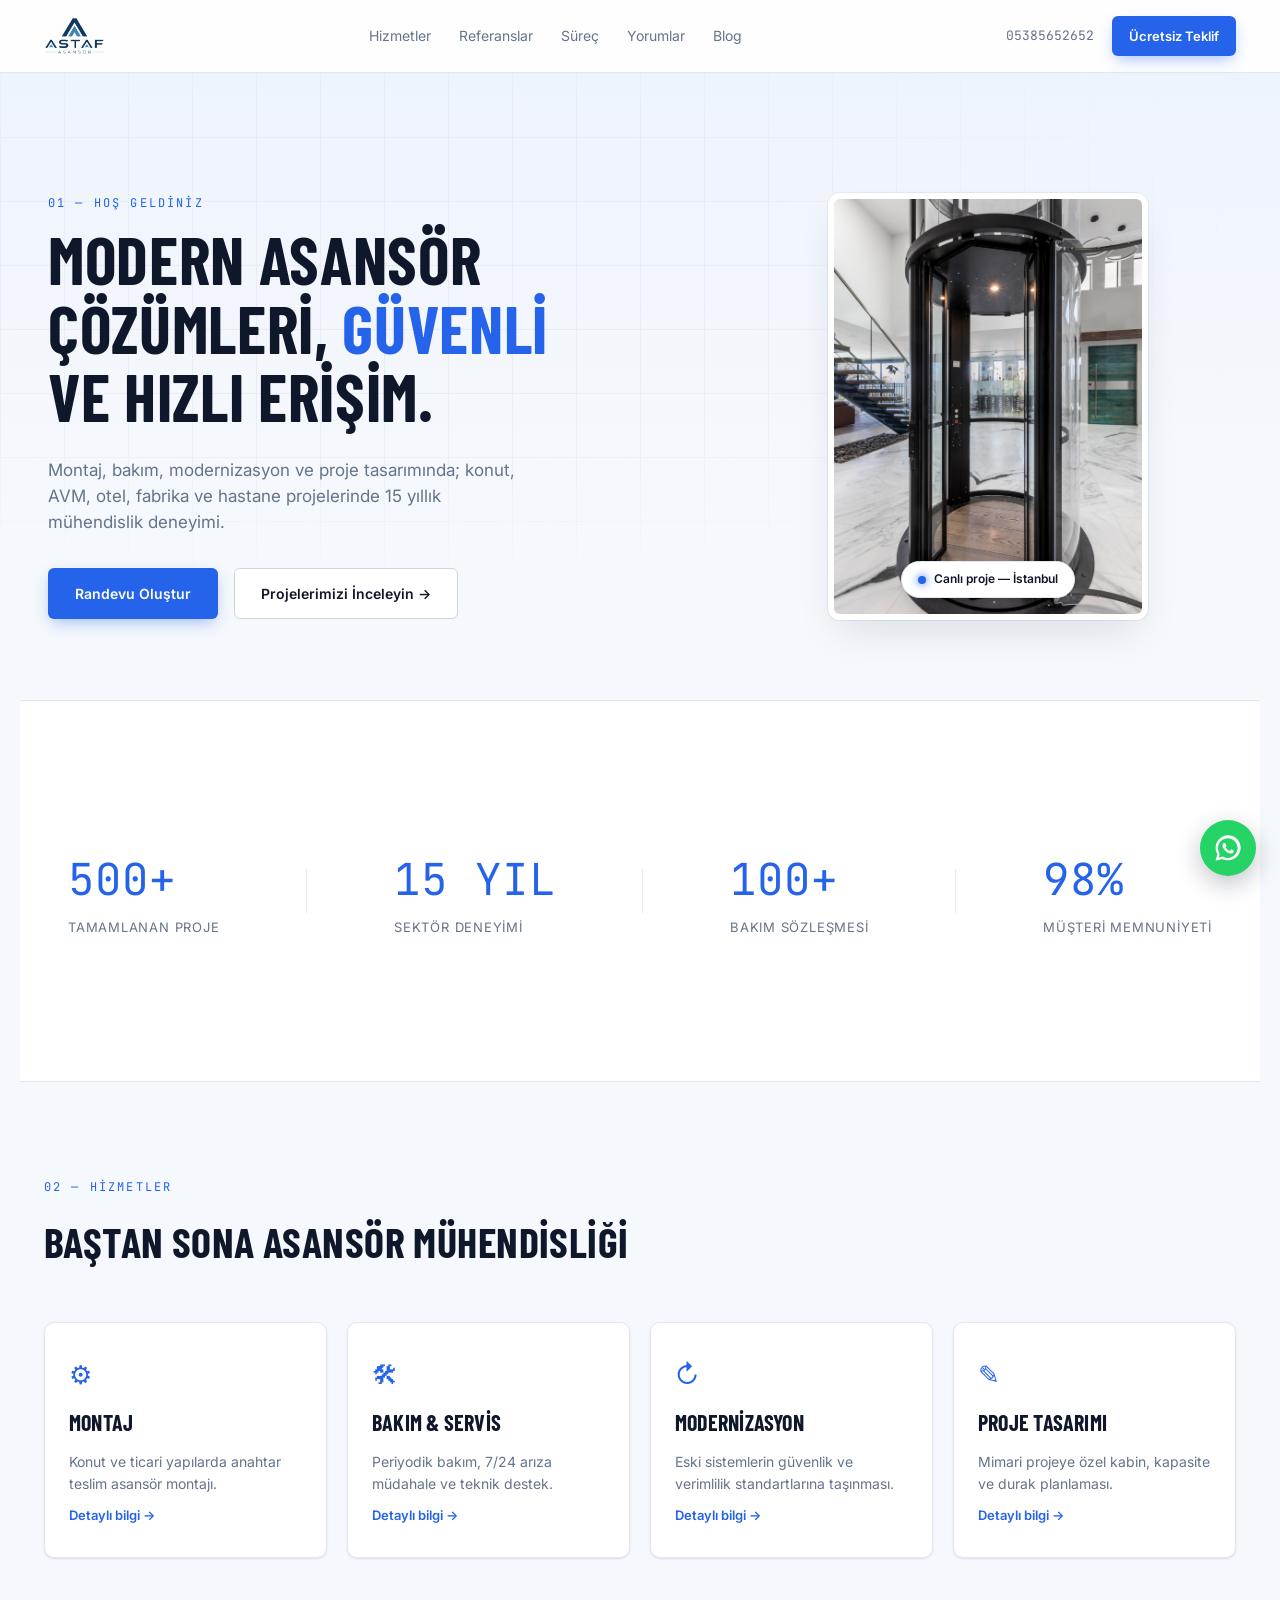
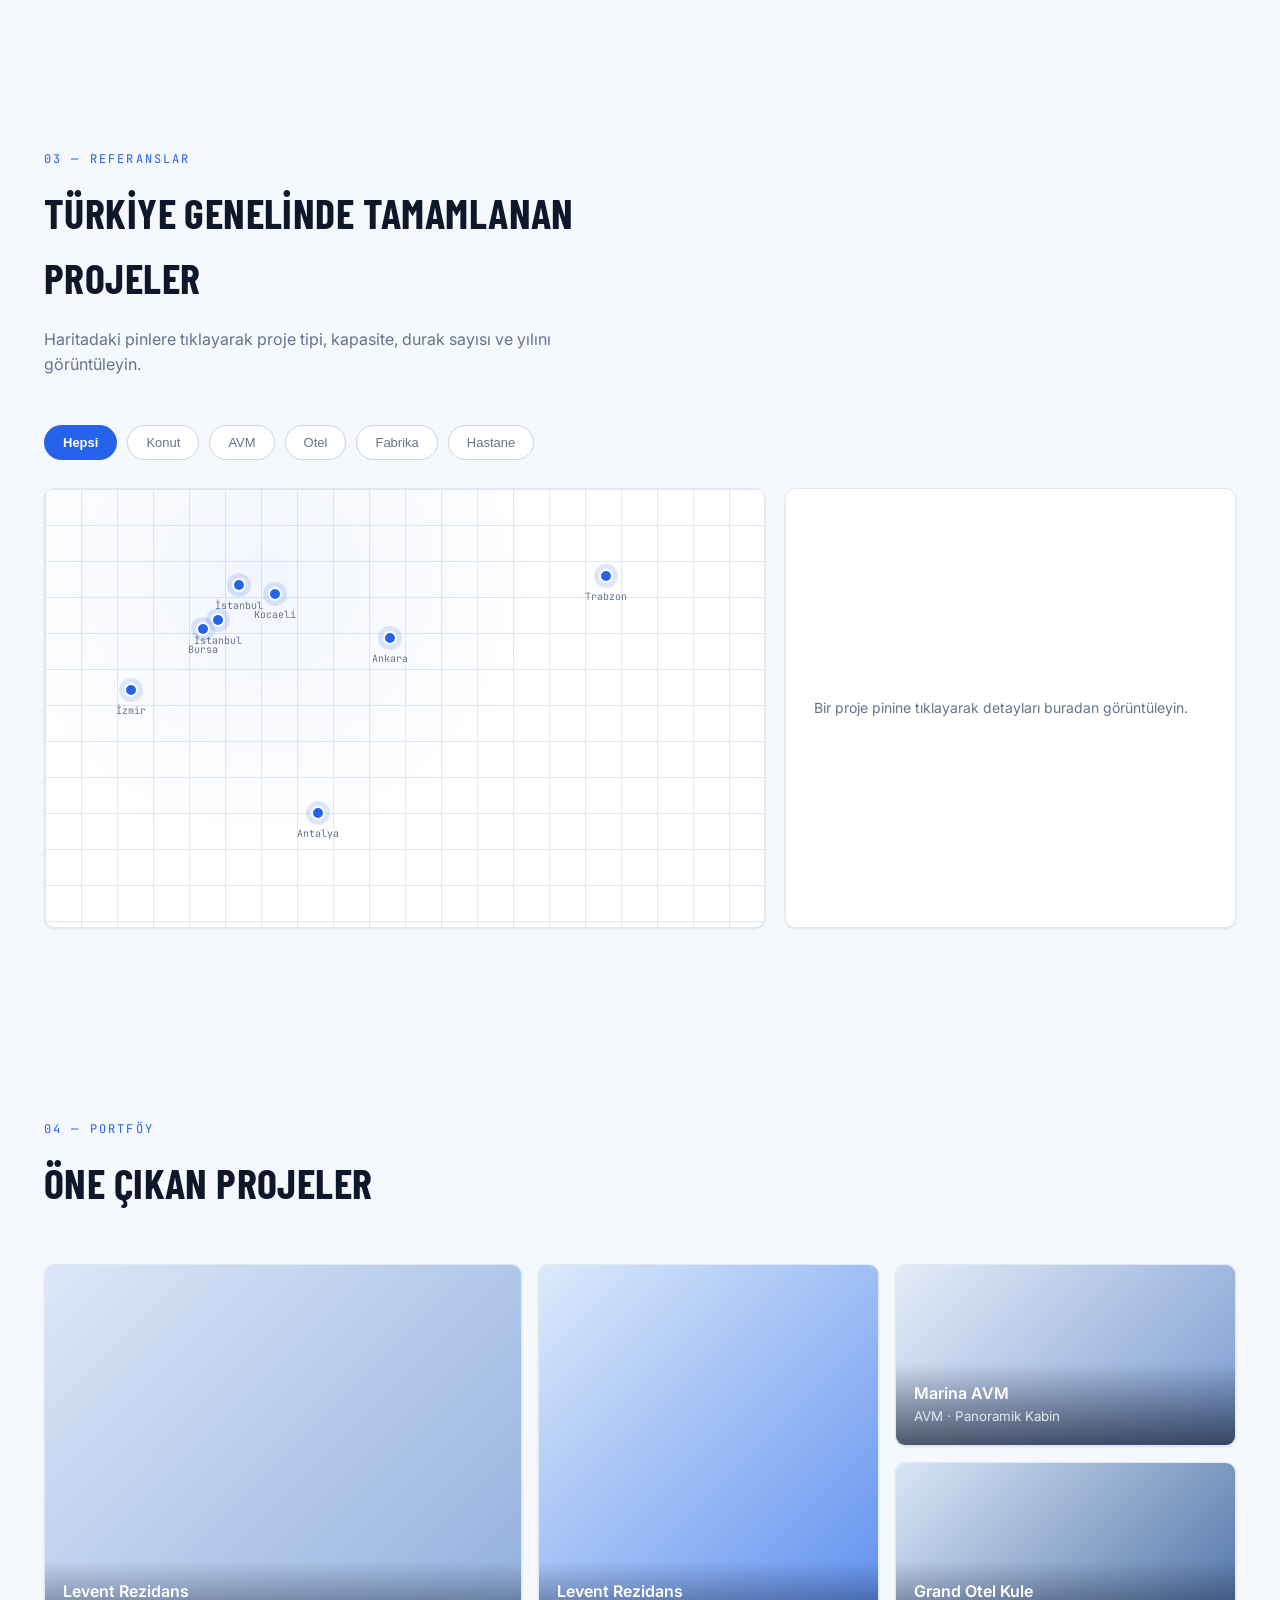
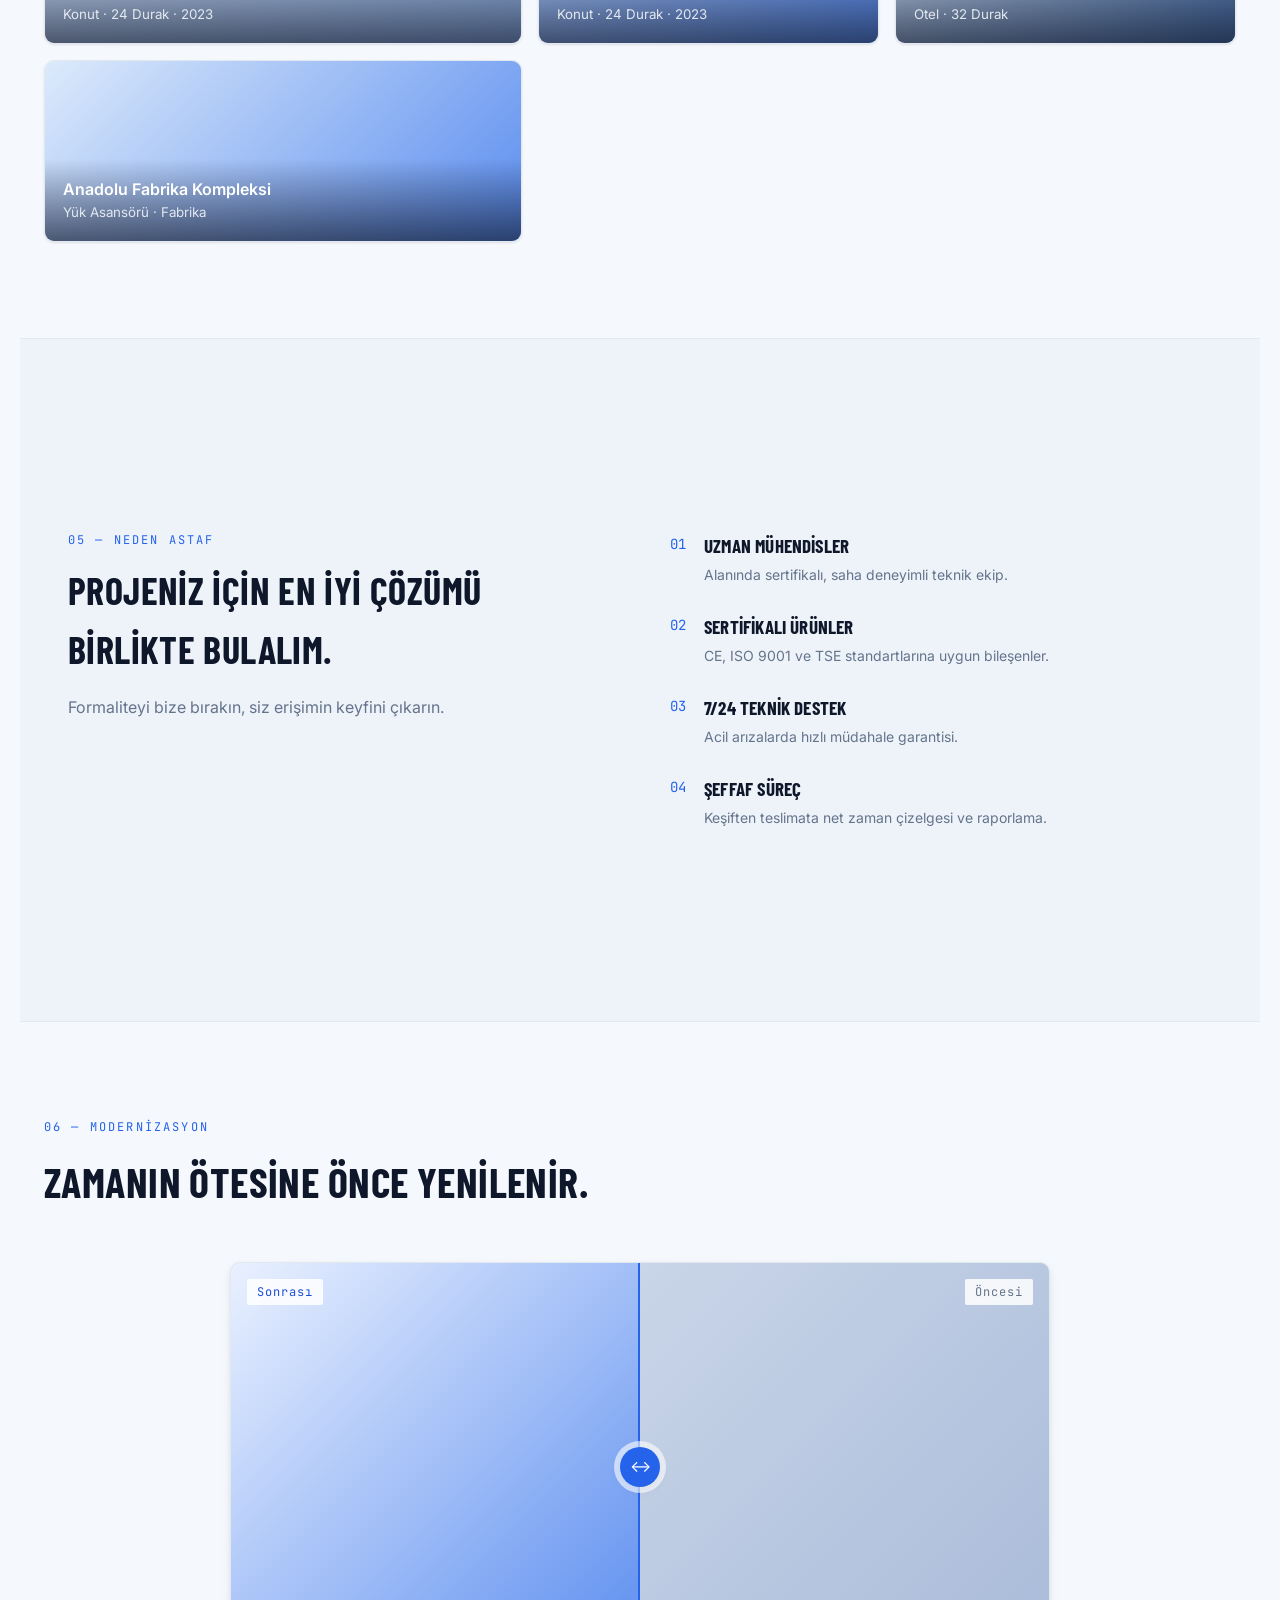
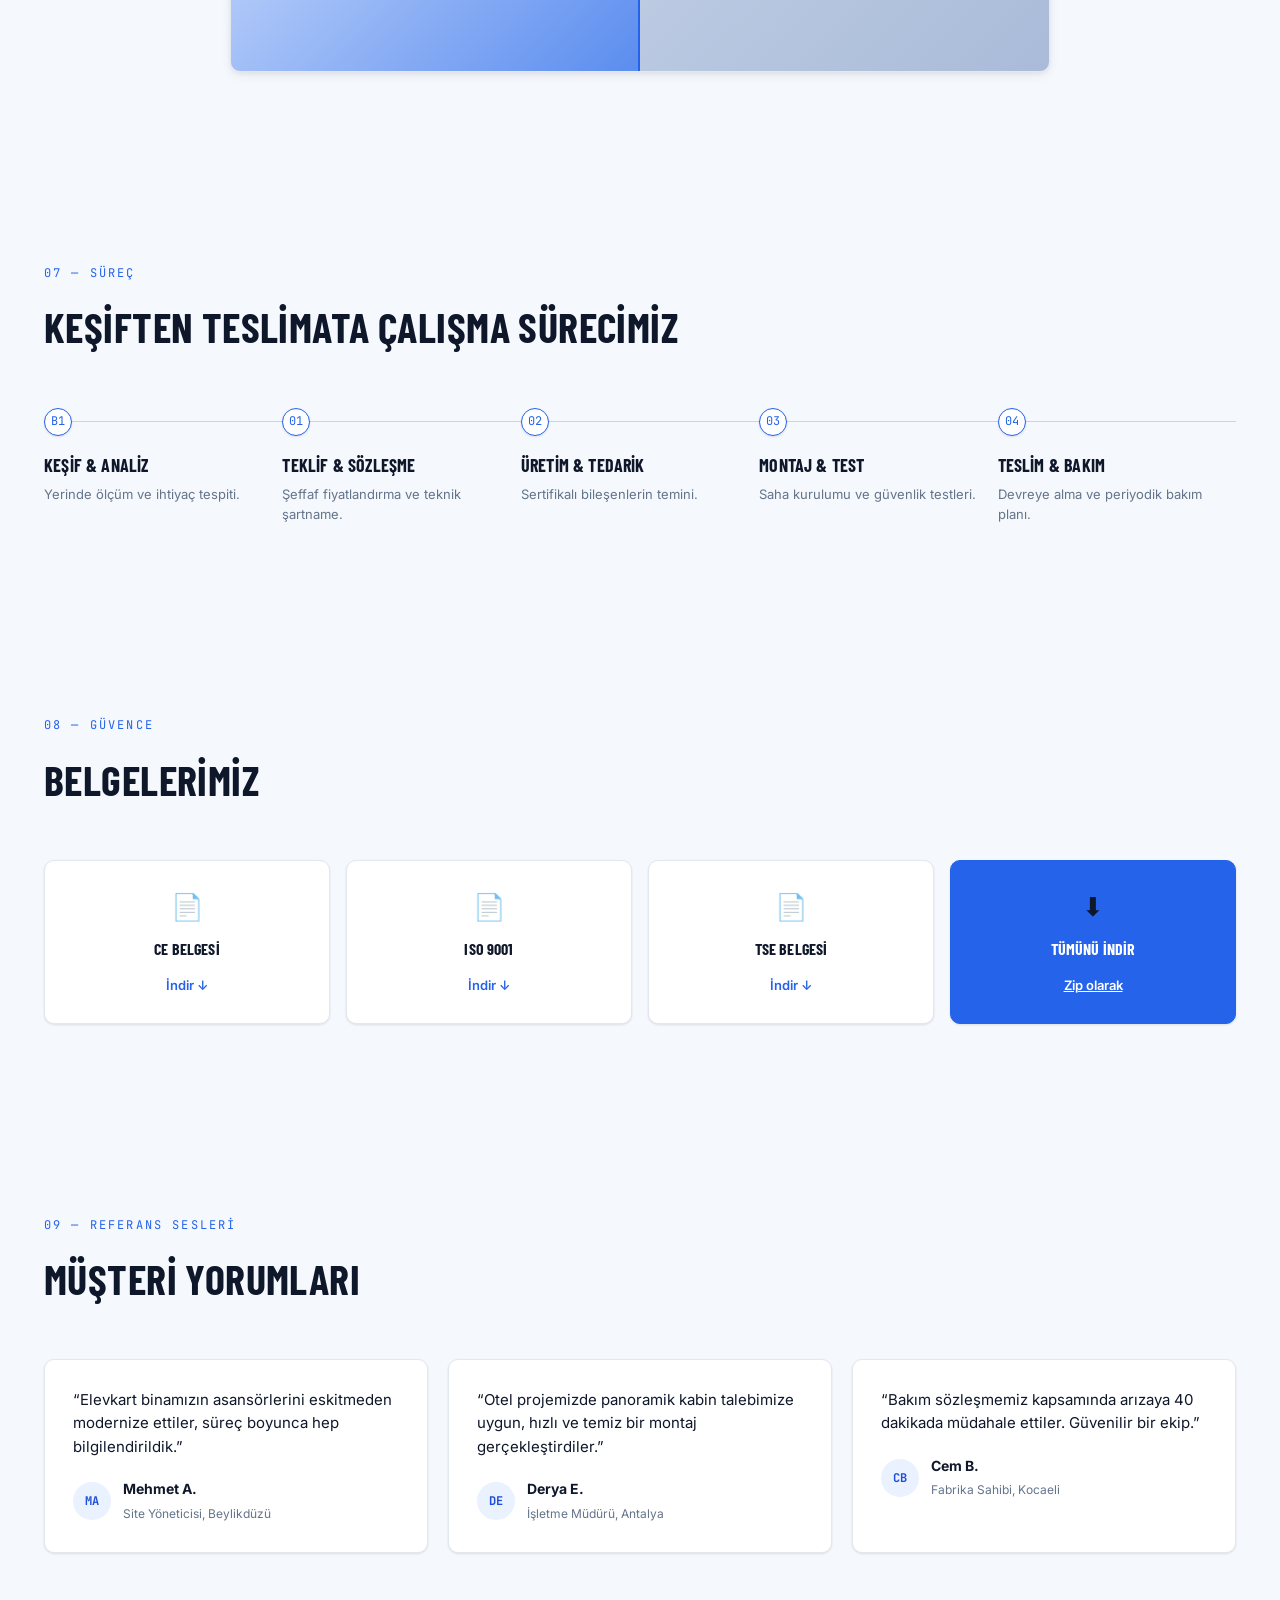
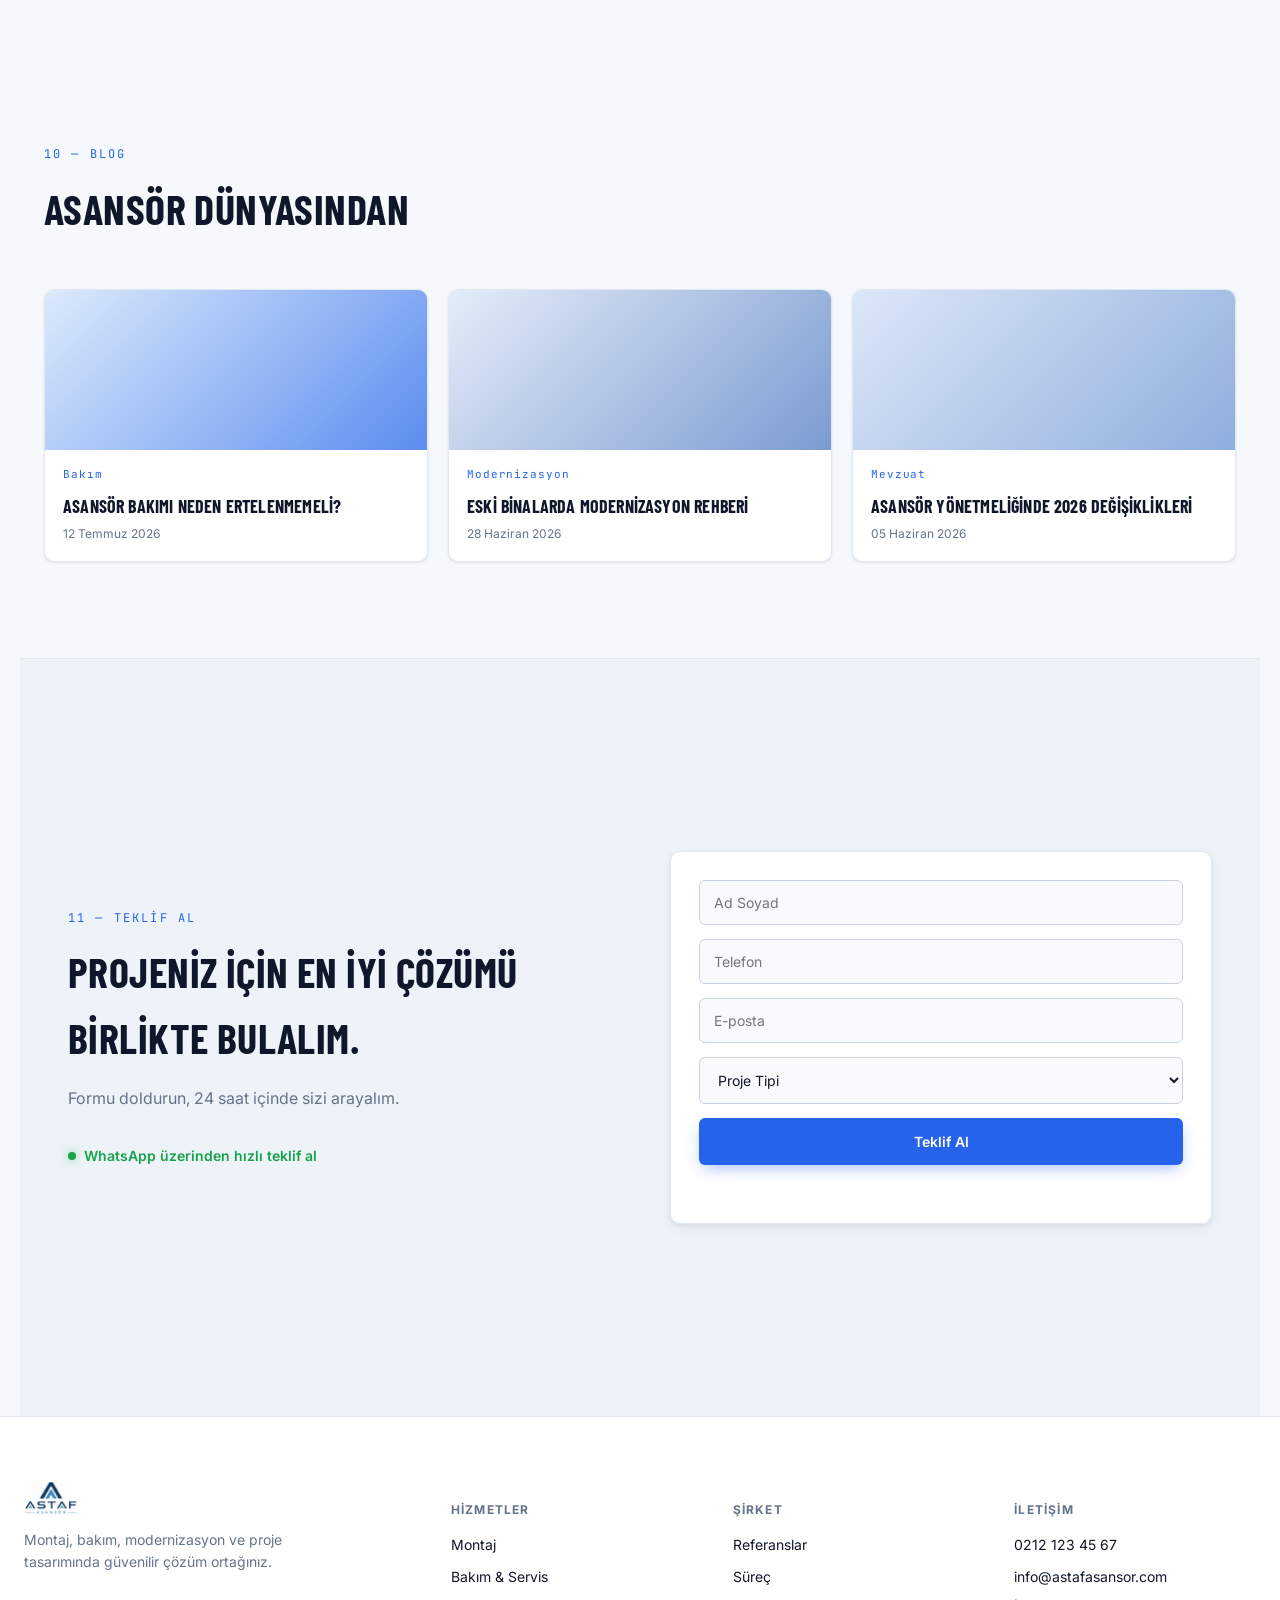
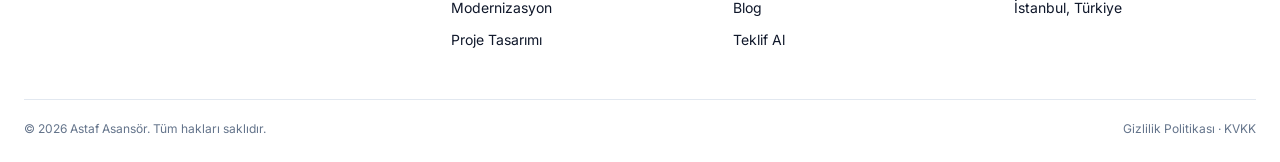
==== commit 9f7ca91a: "marka bilgi ve iletişim degisiklikleri" ====
--- a/index.html
+++ b/index.html
@@ -16,7 +16,7 @@
     <link rel="stylesheet" href="styles.css" />
   </head>
   <body>
-    <!-- ============ NAVBAR ============ -->
+    <!-- ============ Header ============ -->
     <header class="nav" id="nav">
       <div class="nav-inner">
         <a href="#" class="logo">
@@ -30,8 +30,8 @@
           <a href="#blog">Blog</a>
         </nav>
         <div class="nav-cta">
-          <a href="tel:+902121234567" class="nav-phone">0212 123 45 67</a>
-          <a href="#teklif" class="btn btn-accent btn-sm">Ücretsiz Keşif</a>
+          <a href="tel:+902121234567" class="nav-phone">05385652652</a>
+          <a href="#teklif" class="btn btn-accent btn-sm">Ücretsiz Teklif</a>
         </div>
         <button class="nav-toggle" id="navToggle" aria-label="Menüyü aç">
           <span></span><span></span><span></span>
@@ -53,25 +53,24 @@
           fabrika ve hastane projelerinde 15 yıllık mühendislik deneyimi.
         </p>
         <div class="hero-actions">
-          <a href="#teklif" class="btn btn-accent">Ücretsiz Keşif Talep Et</a>
+          <a href="#teklif" class="btn btn-accent">Randevu Oluştur</a>
           <a href="#projeler" class="btn btn-outline"
             >Projelerimizi İnceleyin →</a
           >
         </div>
       </div>
-      <div class="hero-shaft" aria-hidden="true">
-        <div class="shaft-frame">
-          <div class="shaft-car">
-            <div class="shaft-panel">
-              <span class="shaft-floor" id="shaftFloor">12</span>
-              <div class="shaft-dot"></div>
-            </div>
-          </div>
-        </div>
-      </div>
-    </section>
-
-    <!-- ============ 2. SAYILARLA BİZ ============ -->
+      <div class="hero-shaft">
+        <img
+          src="assets/hero.jpg"
+          alt="Modern asansör kabini"
+          class="hero-photo"
+        />
+        <div class="hero-photo-tag">
+          <span class="shaft-dot"></span> Canlı proje — İstanbul
+        </div>
+      </div>
+    </section>
+
     <section class="stats">
       <div class="stats-inner">
         <div class="stat" data-count="500" data-suffix="+">
@@ -96,7 +95,7 @@
       </div>
     </section>
 
-    <!-- ============ 3. HİZMET KARTLARI ============ -->
+    <!-- ============ 2. HİZMET KARTLARI ============ -->
     <section class="services" id="hizmetler">
       <div class="section-head">
         <p class="eyebrow">02 — HİZMETLER</p>
@@ -132,7 +131,7 @@
       </div>
     </section>
 
-    <!-- ============ 4. REFERANS HARİTASI ============ -->
+    <!-- ============ 3. REFERANS HARİTASI ============ -->
     <section class="map-section" id="referanslar">
       <div class="section-head">
         <p class="eyebrow">03 — REFERANSLAR</p>
@@ -164,7 +163,7 @@
       </div>
     </section>
 
-    <!-- ============ 5. ÖNE ÇIKAN PROJELER ============ -->
+    <!-- ============ 4. Porföy ============ -->
     <section class="projects" id="projeler">
       <div class="section-head">
         <p class="eyebrow">04 — PORTFÖY</p>
@@ -177,20 +176,26 @@
             <span>Levent Rezidans</span><small>Konut · 24 Durak · 2023</small>
           </figcaption>
         </figure>
+        <figure class="project-card project-card-lg">
+          <div class="project-img ph-2"></div>
+          <figcaption>
+            <span>Levent Rezidans</span><small>Konut · 24 Durak · 2023</small>
+          </figcaption>
+        </figure>
         <figure class="project-card">
-          <div class="project-img ph-2"></div>
+          <div class="project-img ph-3"></div>
           <figcaption>
             <span>Marina AVM</span><small>AVM · Panoramik Kabin</small>
           </figcaption>
         </figure>
         <figure class="project-card">
-          <div class="project-img ph-3"></div>
+          <div class="project-img ph-4"></div>
           <figcaption>
             <span>Grand Otel Kule</span><small>Otel · 32 Durak</small>
           </figcaption>
         </figure>
         <figure class="project-card">
-          <div class="project-img ph-4"></div>
+          <div class="project-img ph-5"></div>
           <figcaption>
             <span>Anadolu Fabrika Kompleksi</span
             ><small>Yük Asansörü · Fabrika</small>
@@ -199,7 +204,7 @@
       </div>
     </section>
 
-    <!-- ============ 6. NEDEN BİZ ============ -->
+    <!-- ============ 5. NEDEN BİZ ============ -->
     <section class="why">
       <div class="why-inner">
         <div class="why-text">
@@ -242,7 +247,7 @@
       </div>
     </section>
 
-    <!-- ============ 7. ÖNCESİ/SONRASI ============ -->
+    <!-- ============ 6. ÖNCESİ/SONRASI ============ -->
     <section class="compare">
       <div class="section-head">
         <p class="eyebrow">06 — MODERNİZASYON</p>
@@ -267,7 +272,7 @@
       </div>
     </section>
 
-    <!-- ============ 8. ÇALIŞMA SÜRECİ ============ -->
+    <!-- ============ 7. ÇALIŞMA SÜRECİ ============ -->
     <section class="process" id="surec">
       <div class="section-head">
         <p class="eyebrow">07 — SÜREÇ</p>
@@ -302,7 +307,7 @@
       </div>
     </section>
 
-    <!-- ============ 9. BELGELER ============ -->
+    <!-- ============ 8. BELGELER ============ -->
     <section class="docs">
       <div class="section-head">
         <p class="eyebrow">08 — GÜVENCE</p>
@@ -332,7 +337,7 @@
       </div>
     </section>
 
-    <!-- ============ 10. MÜŞTERİ YORUMLARI ============ -->
+    <!-- ============ 9. MÜŞTERİ YORUMLARI ============ -->
     <section class="reviews" id="yorumlar">
       <div class="section-head">
         <p class="eyebrow">09 — REFERANS SESLERİ</p>
@@ -379,7 +384,7 @@
       </div>
     </section>
 
-    <!-- ============ 11. BLOG ============ -->
+    <!-- ============ 10. BLOG ============ -->
     <section class="blog" id="blog">
       <div class="section-head">
         <p class="eyebrow">10 — BLOG</p>
@@ -407,7 +412,7 @@
       </div>
     </section>
 
-    <!-- ============ 12. TEKLİF ÇAĞRISI ============ -->
+    <!-- ============ 11. TEKLİF ÇAĞRISI ============ -->
     <section class="cta" id="teklif">
       <div class="cta-inner">
         <div class="cta-text">
@@ -417,7 +422,7 @@
             Formu doldurun, 24 saat içinde sizi arayalım.
           </p>
           <a
-            href="https://wa.me/905551234567"
+            href="https://wa.me/905383652652"
             target="_blank"
             rel="noopener"
             class="whatsapp-inline"
@@ -436,6 +441,7 @@
             <option>Otel</option>
             <option>Fabrika</option>
             <option>Hastane</option>
+            <option>Diğer</option>
           </select>
           <button type="submit" class="btn btn-accent btn-block">
             Teklif Al
@@ -481,7 +487,7 @@
     </footer>
 
     <a
-      href="https://wa.me/905551234567"
+      href="https://wa.me/905383652652"
       target="_blank"
       rel="noopener"
       class="whatsapp-float"
--- a/styles.css
+++ b/styles.css
@@ -287,63 +287,40 @@
   justify-self: center;
   grid-column: 2;
 }
-.shaft-frame {
-  width: 220px;
-  height: 420px;
-  border: 1px solid var(--steel);
-  border-radius: 10px;
-  background: linear-gradient(180deg, #ffffff, #f3f7fd);
+.hero-shaft {
   position: relative;
-  overflow: hidden;
+  z-index: 1;
+  justify-self: center;
+  grid-column: 2;
+}
+.hero-photo {
+  width: 320px;
+  max-width: 100%;
+  aspect-ratio: 3/4;
+  object-fit: cover;
+  border-radius: 12px;
+  border: 6px solid #fff;
   box-shadow:
     var(--shadow-lg),
-    0 0 0 8px #fff;
-}
-.shaft-frame::before {
-  content: '';
+    0 0 0 1px var(--steel);
+}
+.hero-photo-tag {
   position: absolute;
-  inset: 0;
-  background: repeating-linear-gradient(
-    180deg,
-    transparent,
-    transparent 38px,
-    rgba(15, 23, 42, 0.03) 39px
-  );
-}
-.shaft-car {
-  position: absolute;
-  left: 12px;
-  right: 12px;
-  top: 0;
-  height: 130px;
-  background: linear-gradient(180deg, #ffffff, #e9f0fb);
-  border: 1px solid var(--steel-light);
-  border-radius: 6px;
-  box-shadow: var(--shadow-sm);
-  animation: shaftMove 6s ease-in-out infinite;
-}
-@keyframes shaftMove {
-  0%,
-  100% {
-    transform: translateY(20px);
-  }
-  50% {
-    transform: translateY(260px);
-  }
-}
-.shaft-panel {
-  position: absolute;
-  bottom: 10px;
-  left: 10px;
-  right: 10px;
-  display: flex;
-  align-items: center;
-  justify-content: space-between;
-}
-.shaft-floor {
-  font-family: 'JetBrains Mono', monospace;
-  font-size: 22px;
-  color: var(--accent);
+  bottom: 22px;
+  left: 50%;
+  transform: translateX(-50%);
+  display: flex;
+  align-items: center;
+  gap: 8px;
+  background: #fff;
+  border: 1px solid var(--steel);
+  border-radius: 20px;
+  padding: 8px 16px;
+  font-size: 12px;
+  font-weight: 600;
+  color: var(--text);
+  box-shadow: var(--shadow-md);
+  white-space: nowrap;
 }
 .shaft-dot {
   width: 8px;
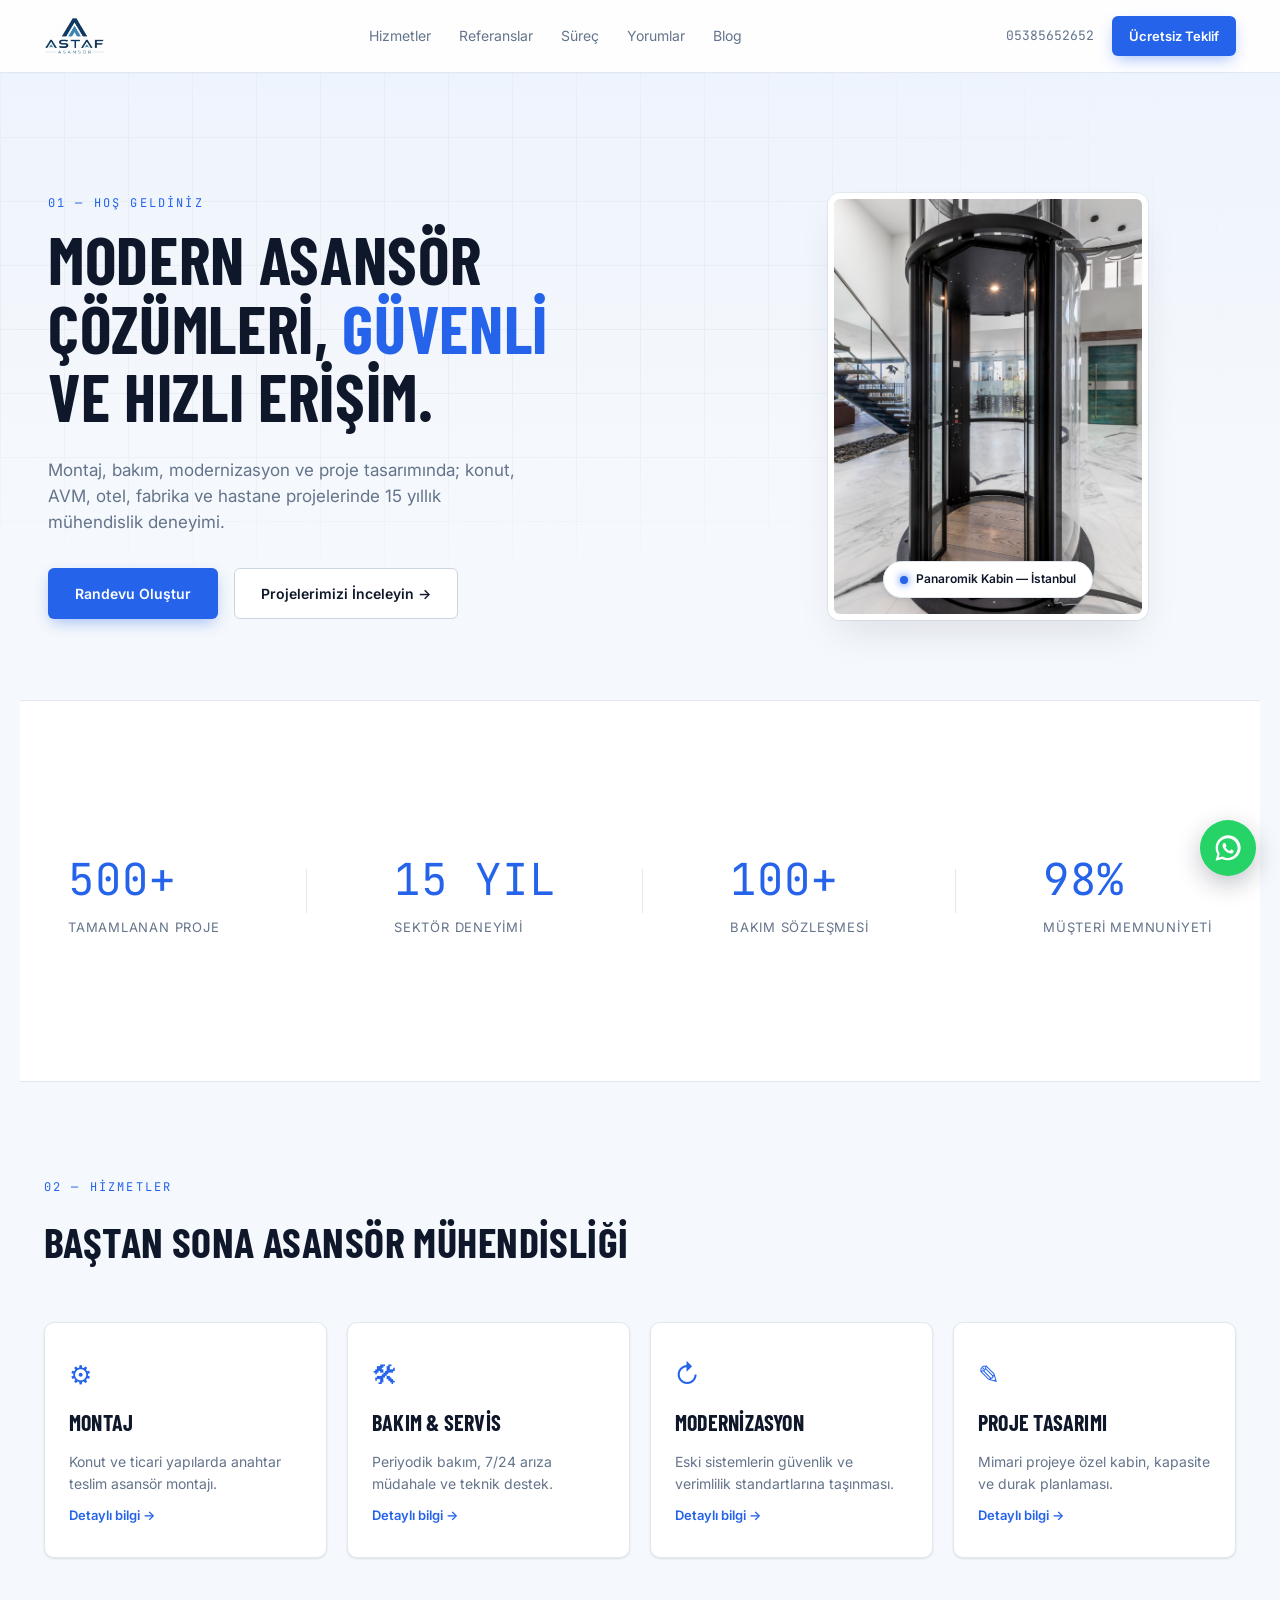
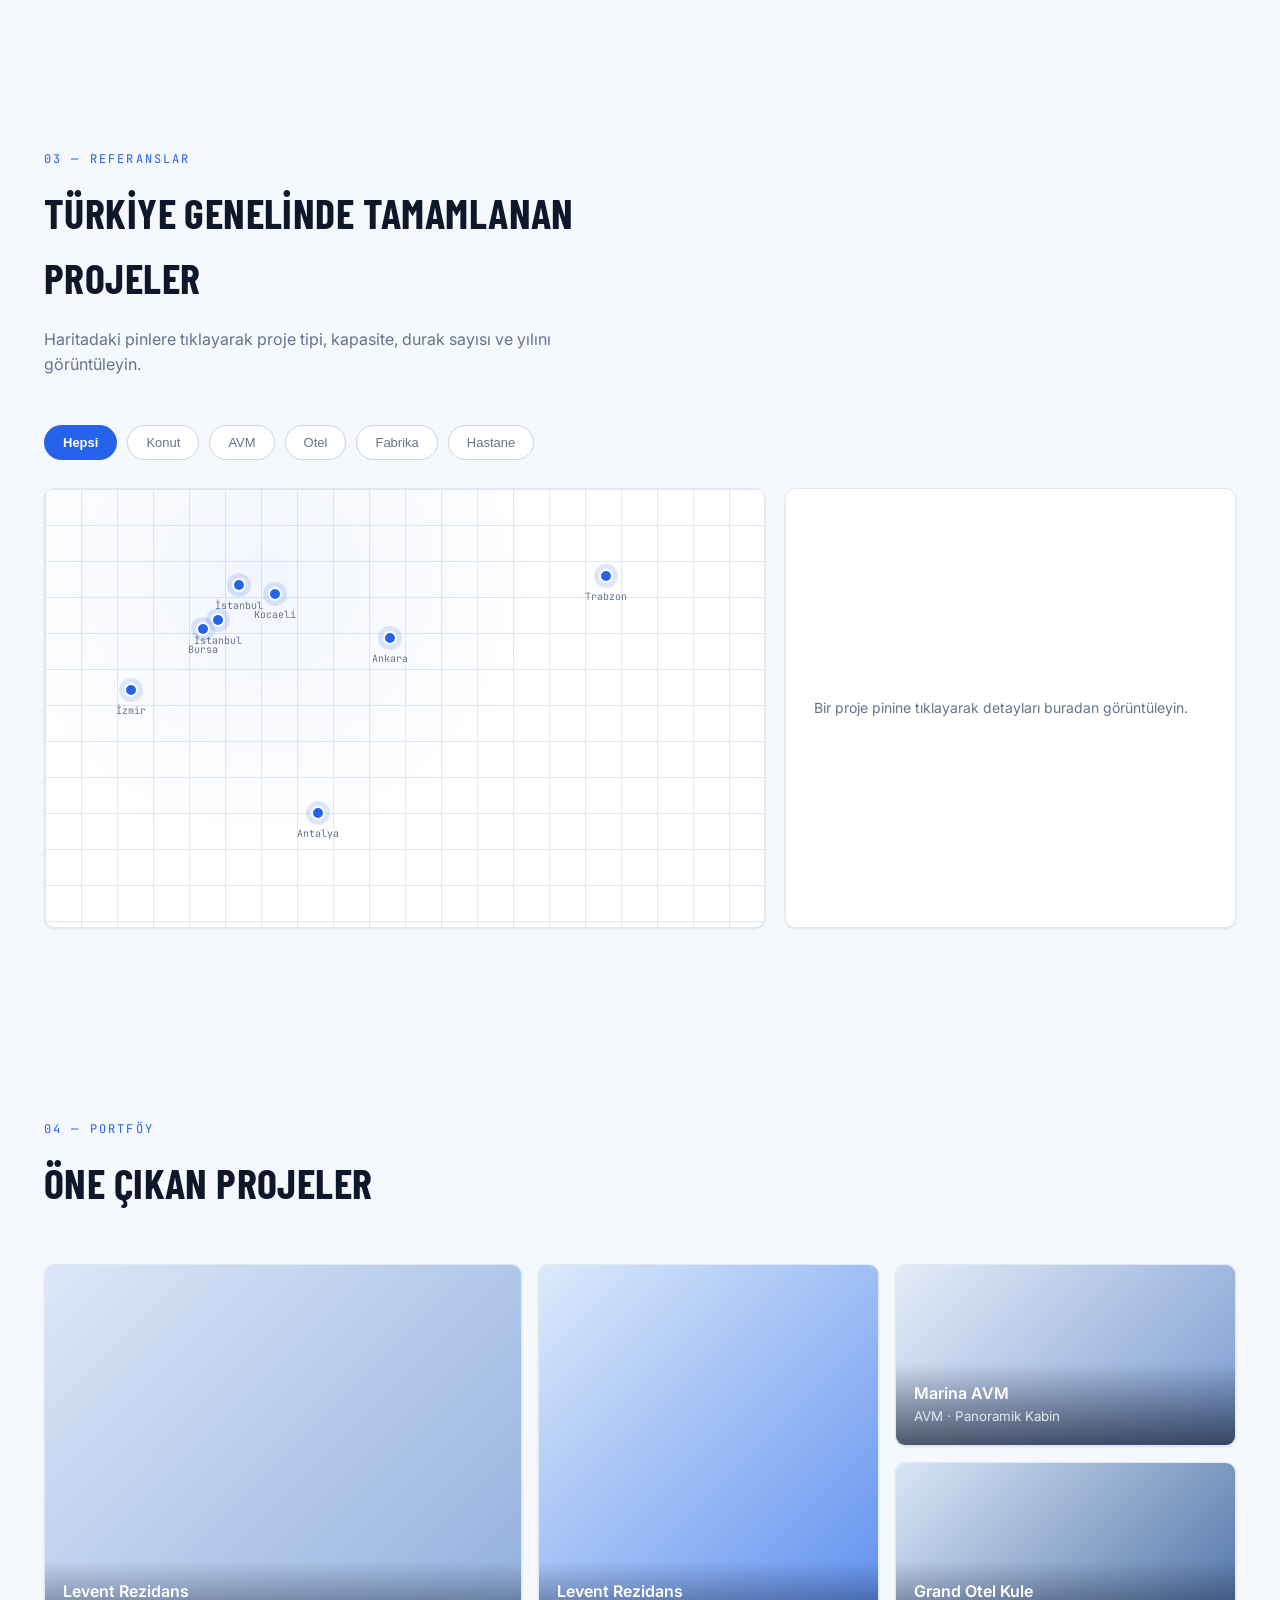
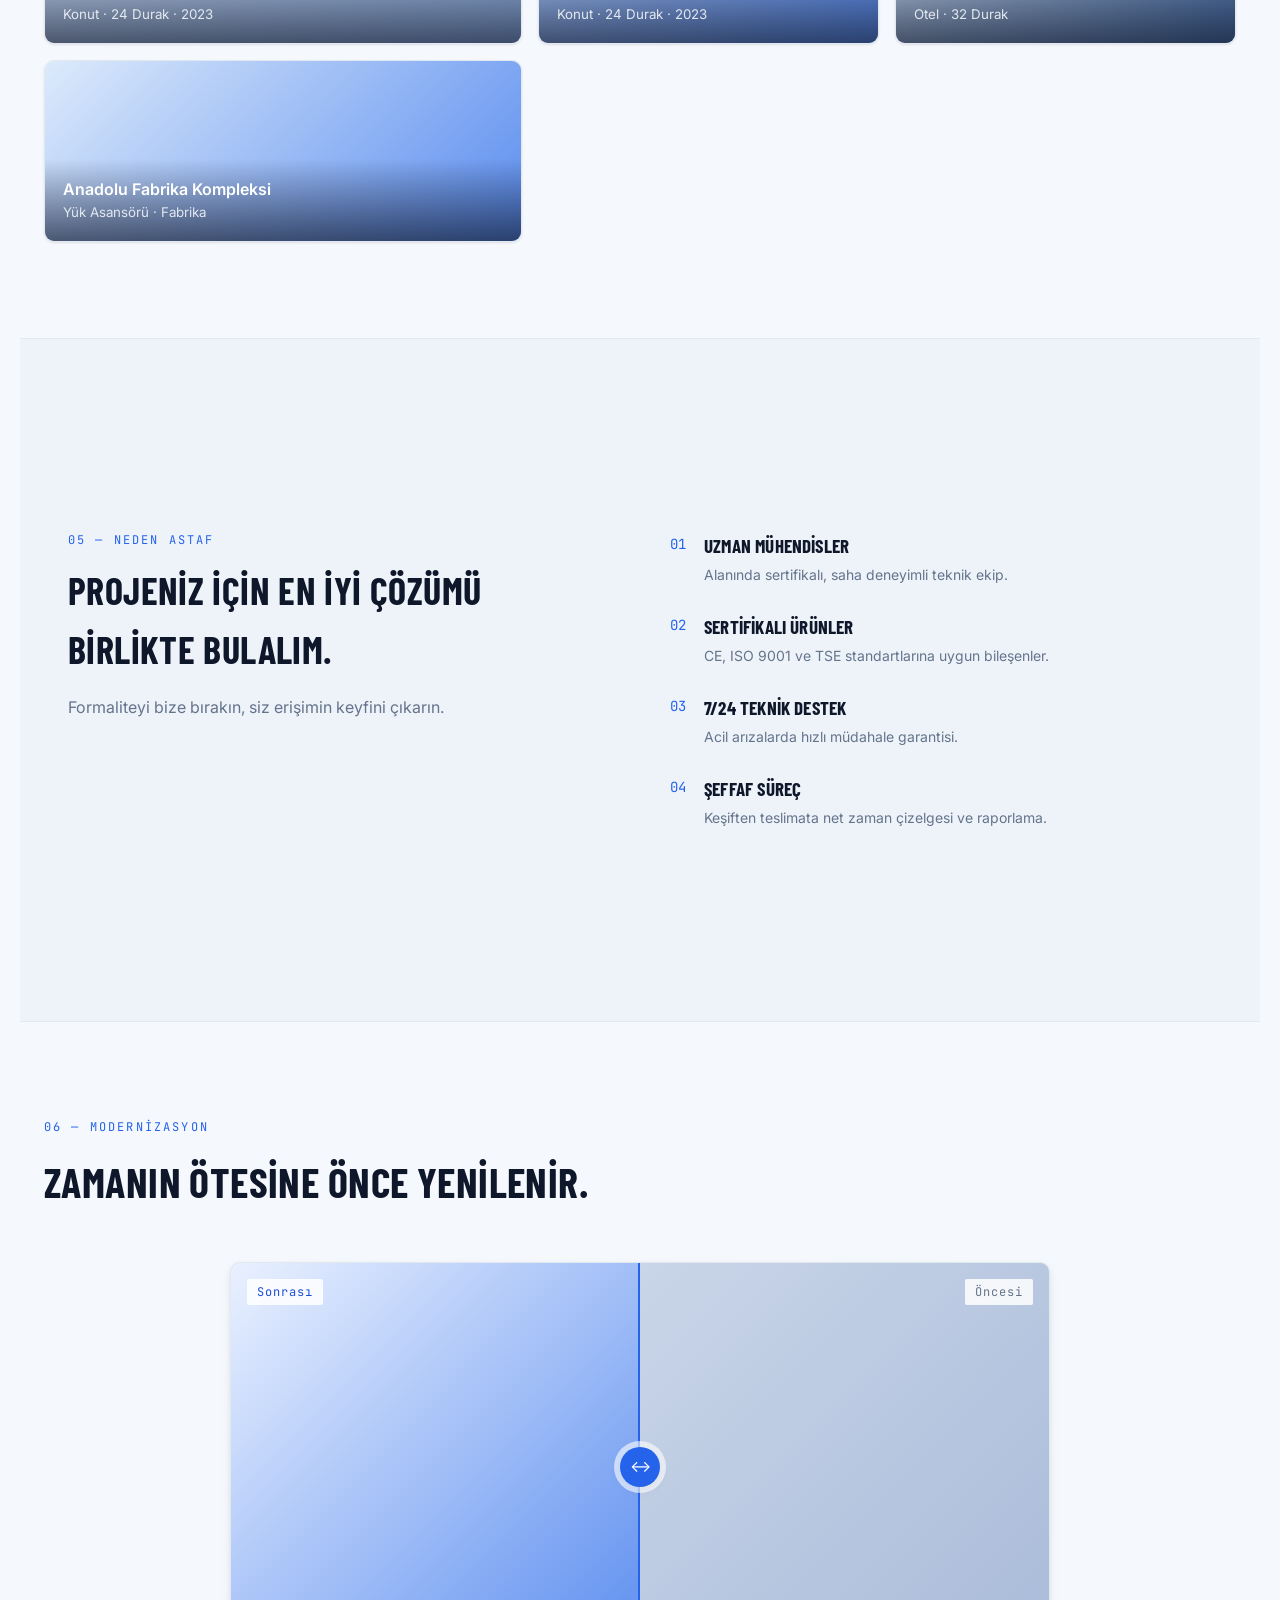
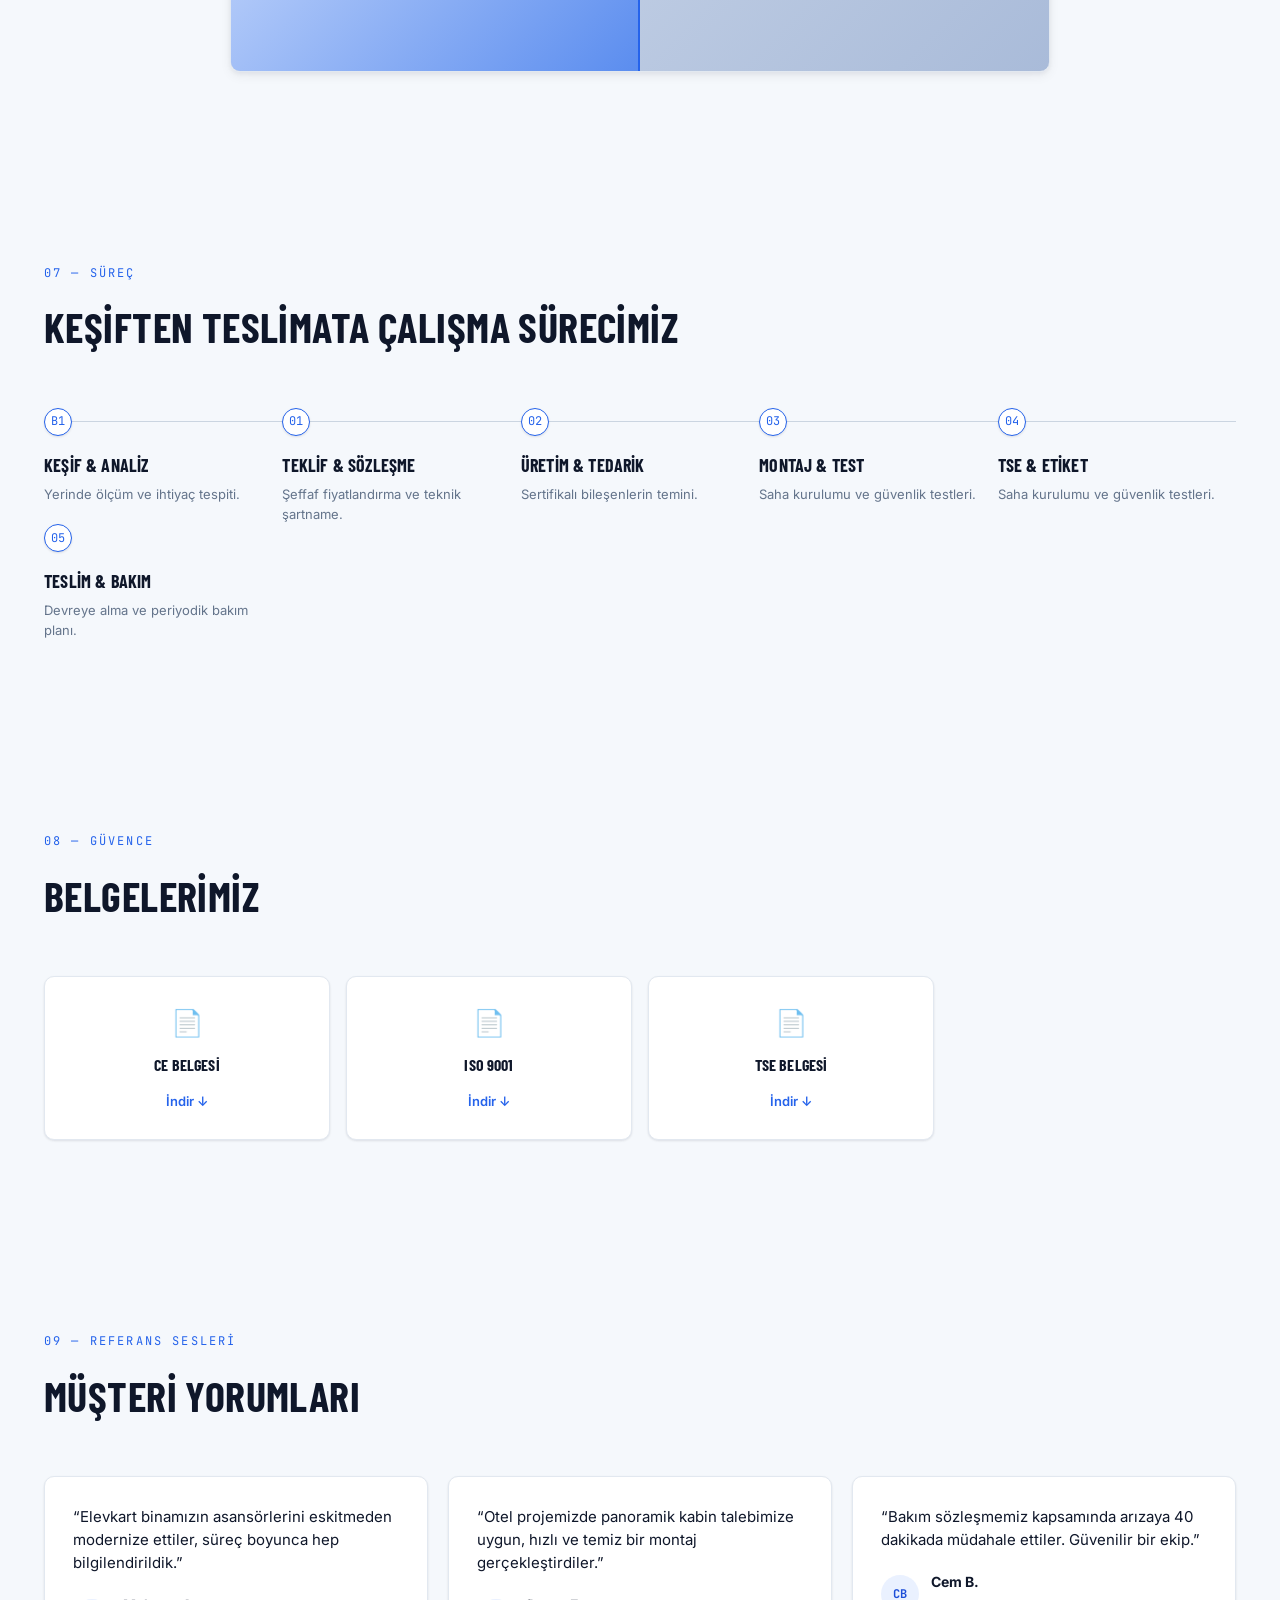
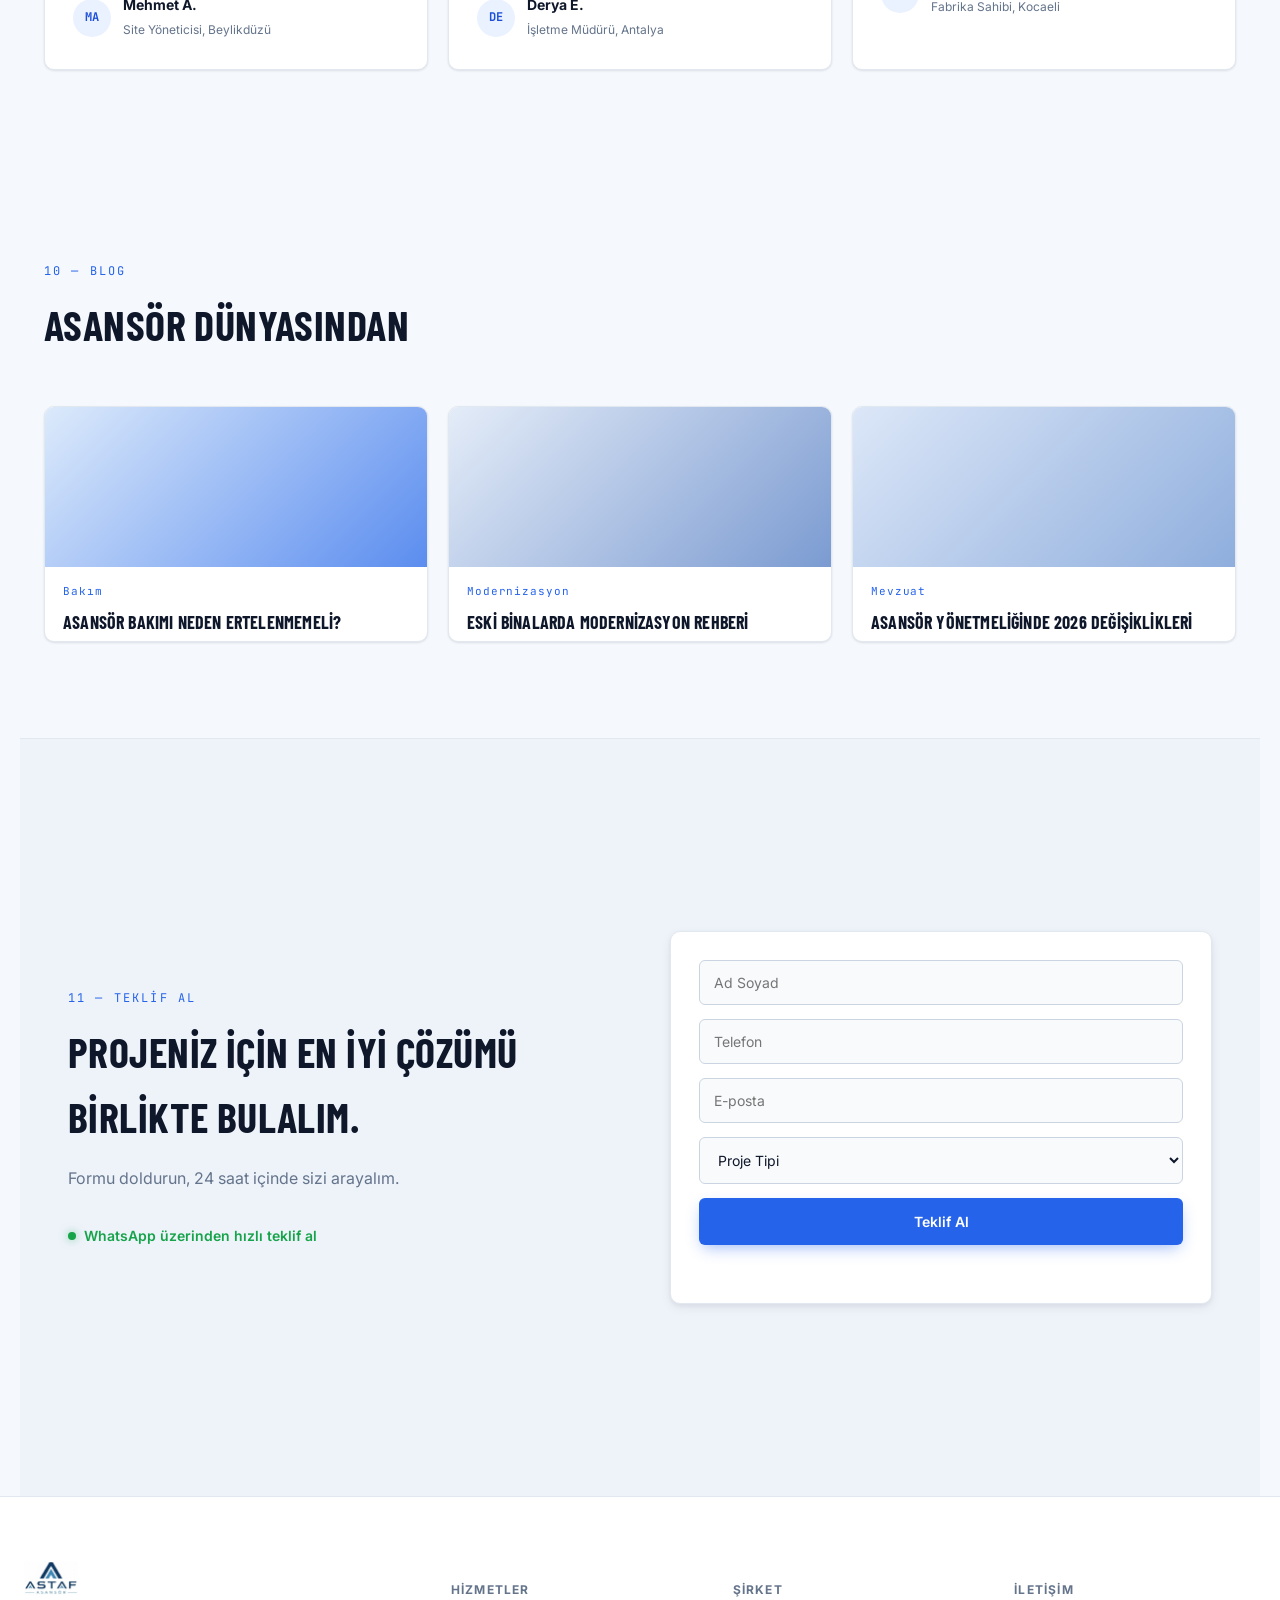
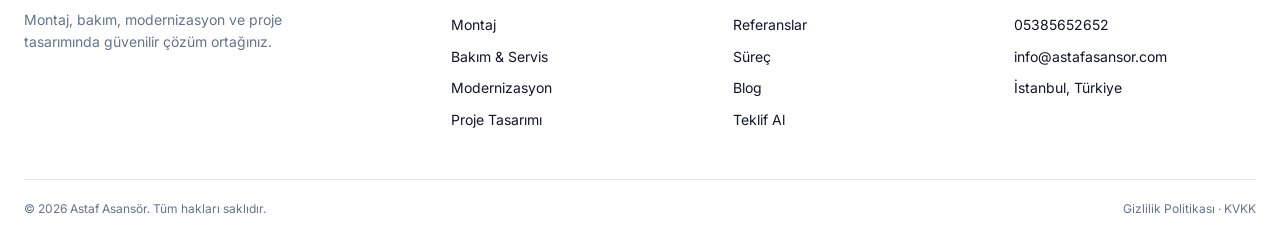
==== commit cd5b9a7f: "guncellemerv2" ====
--- a/index.html
+++ b/index.html
@@ -66,7 +66,7 @@
           class="hero-photo"
         />
         <div class="hero-photo-tag">
-          <span class="shaft-dot"></span> Canlı proje — İstanbul
+          <span class="shaft-dot"></span> Panaromik Kabin — İstanbul
         </div>
       </div>
     </section>
@@ -301,6 +301,11 @@
         </div>
         <div class="process-step">
           <span class="process-floor mono">04</span>
+          <h4>TSE & Etiket</h4>
+          <p>Saha kurulumu ve güvenlik testleri.</p>
+        </div>
+        <div class="process-step">
+          <span class="process-floor mono">05</span>
           <h4>Teslim & Bakım</h4>
           <p>Devreye alma ve periyodik bakım planı.</p>
         </div>
@@ -329,11 +334,11 @@
           <h4>TSE Belgesi</h4>
           <a href="#" class="doc-link">İndir ↓</a>
         </div>
-        <div class="doc-card doc-card-all">
+        <!-- <div class="doc-card doc-card-all">
           <span class="doc-icon">⬇</span>
           <h4>Tümünü İndir</h4>
           <a href="#" class="doc-link">Zip olarak</a>
-        </div>
+        </div> -->
       </div>
     </section>
 
@@ -395,19 +400,17 @@
           <div class="blog-img ph-5"></div>
           <span class="blog-tag">Bakım</span>
           <h4>Asansör bakımı neden ertelenmemeli?</h4>
-          <small>12 Temmuz 2026</small>
         </a>
         <a href="#" class="blog-card">
           <div class="blog-img ph-6"></div>
           <span class="blog-tag">Modernizasyon</span>
           <h4>Eski binalarda modernizasyon rehberi</h4>
-          <small>28 Haziran 2026</small>
         </a>
         <a href="#" class="blog-card">
           <div class="blog-img ph-7"></div>
           <span class="blog-tag">Mevzuat</span>
           <h4>Asansör yönetmeliğinde 2026 değişiklikleri</h4>
-          <small>05 Haziran 2026</small>
+          <!-- <small>05 Haziran 2026</small> -->
         </a>
       </div>
     </section>
@@ -475,7 +478,7 @@
         </div>
         <div class="footer-col">
           <h5>İletişim</h5>
-          <a href="tel:+902121234567">0212 123 45 67</a>
+          <a href="tel:+902121234567">05385652652</a>
           <a href="mailto:info@astafasansor.com.com">info@astafasansor.com</a>
           <a href="#">İstanbul, Türkiye</a>
         </div>
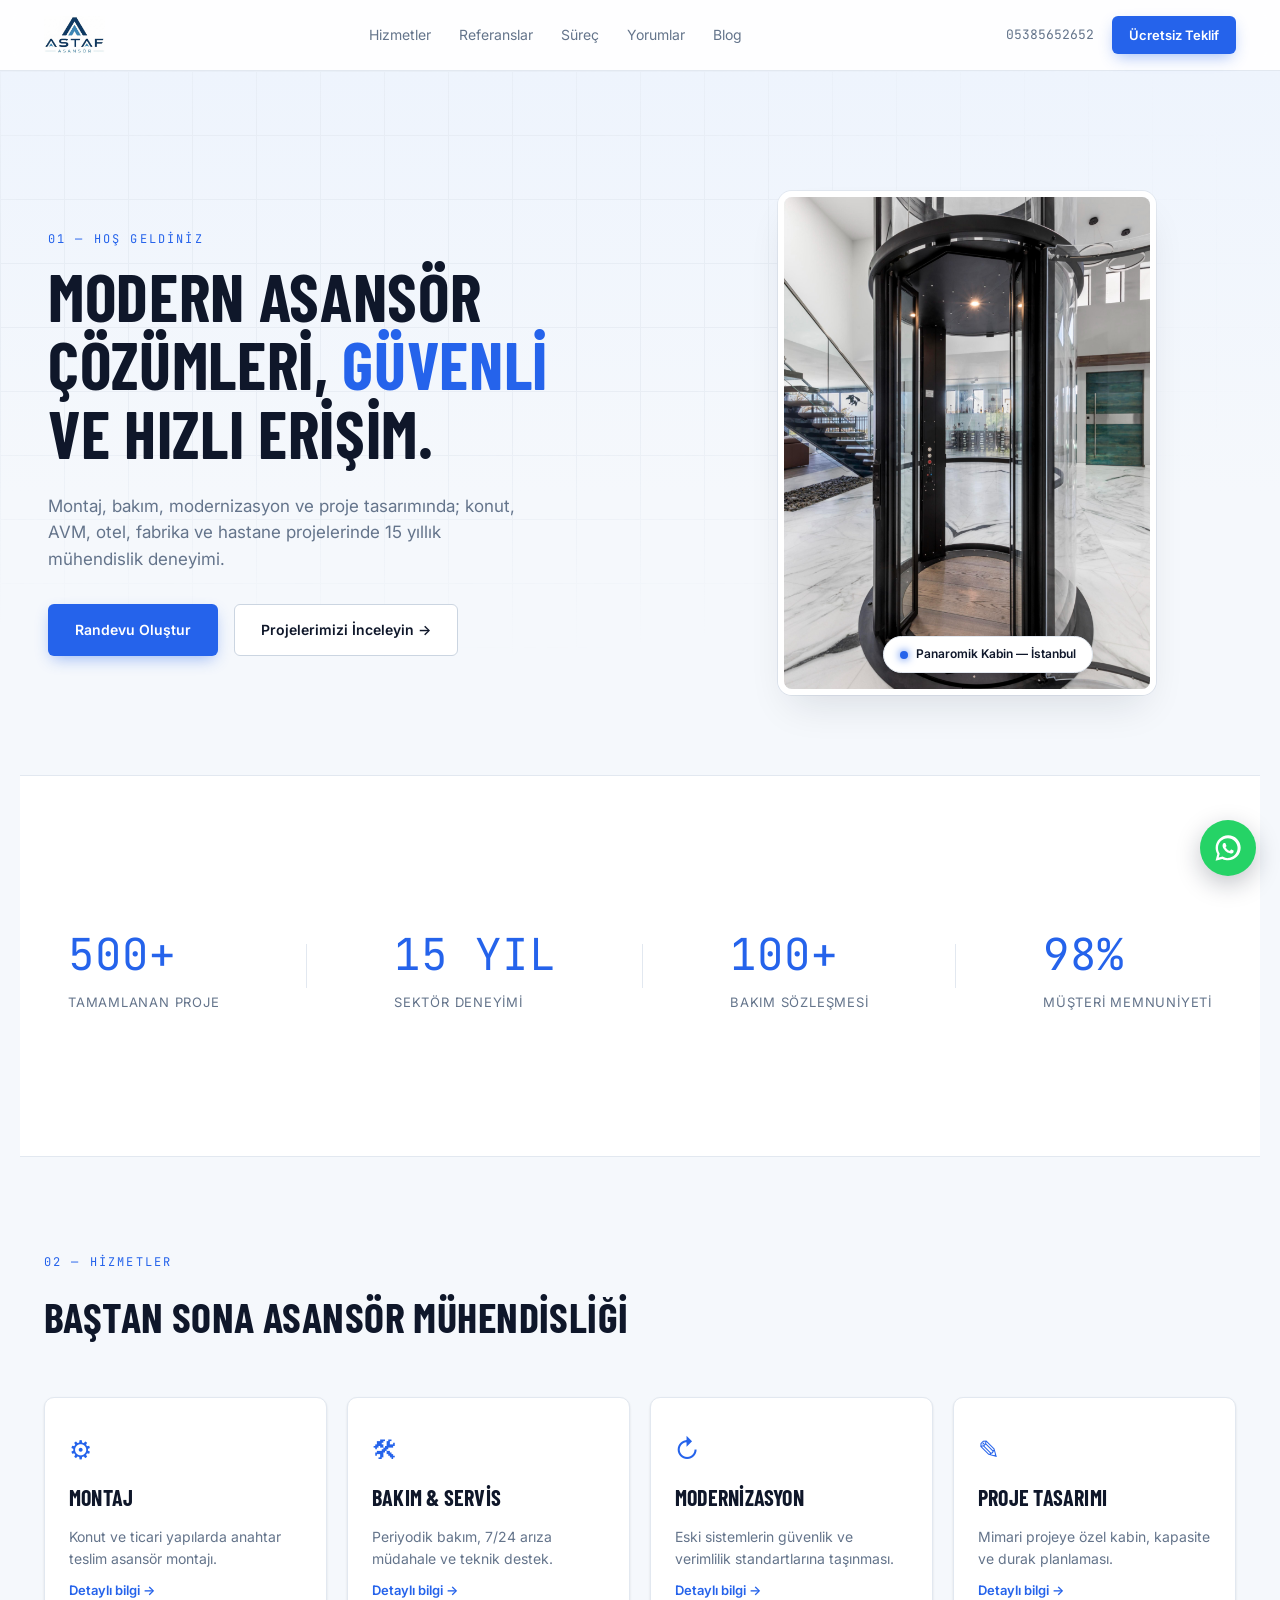
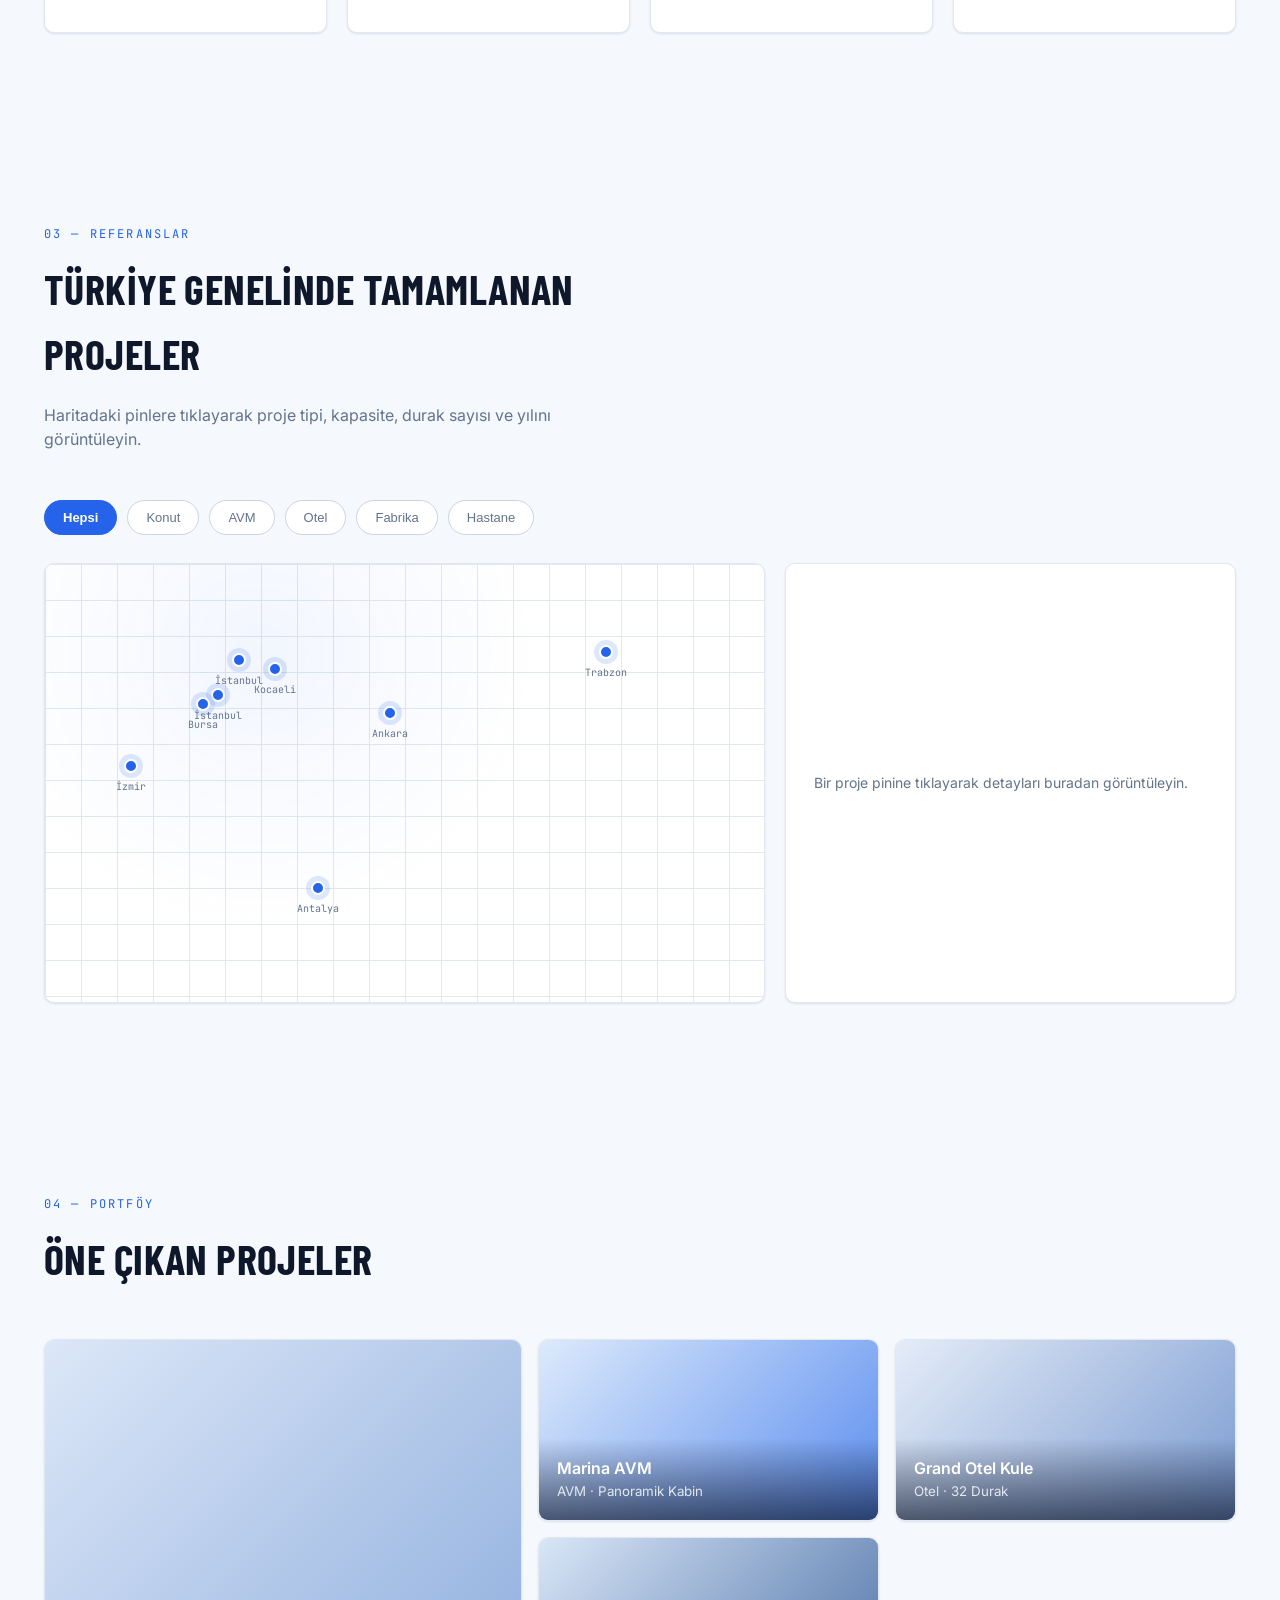
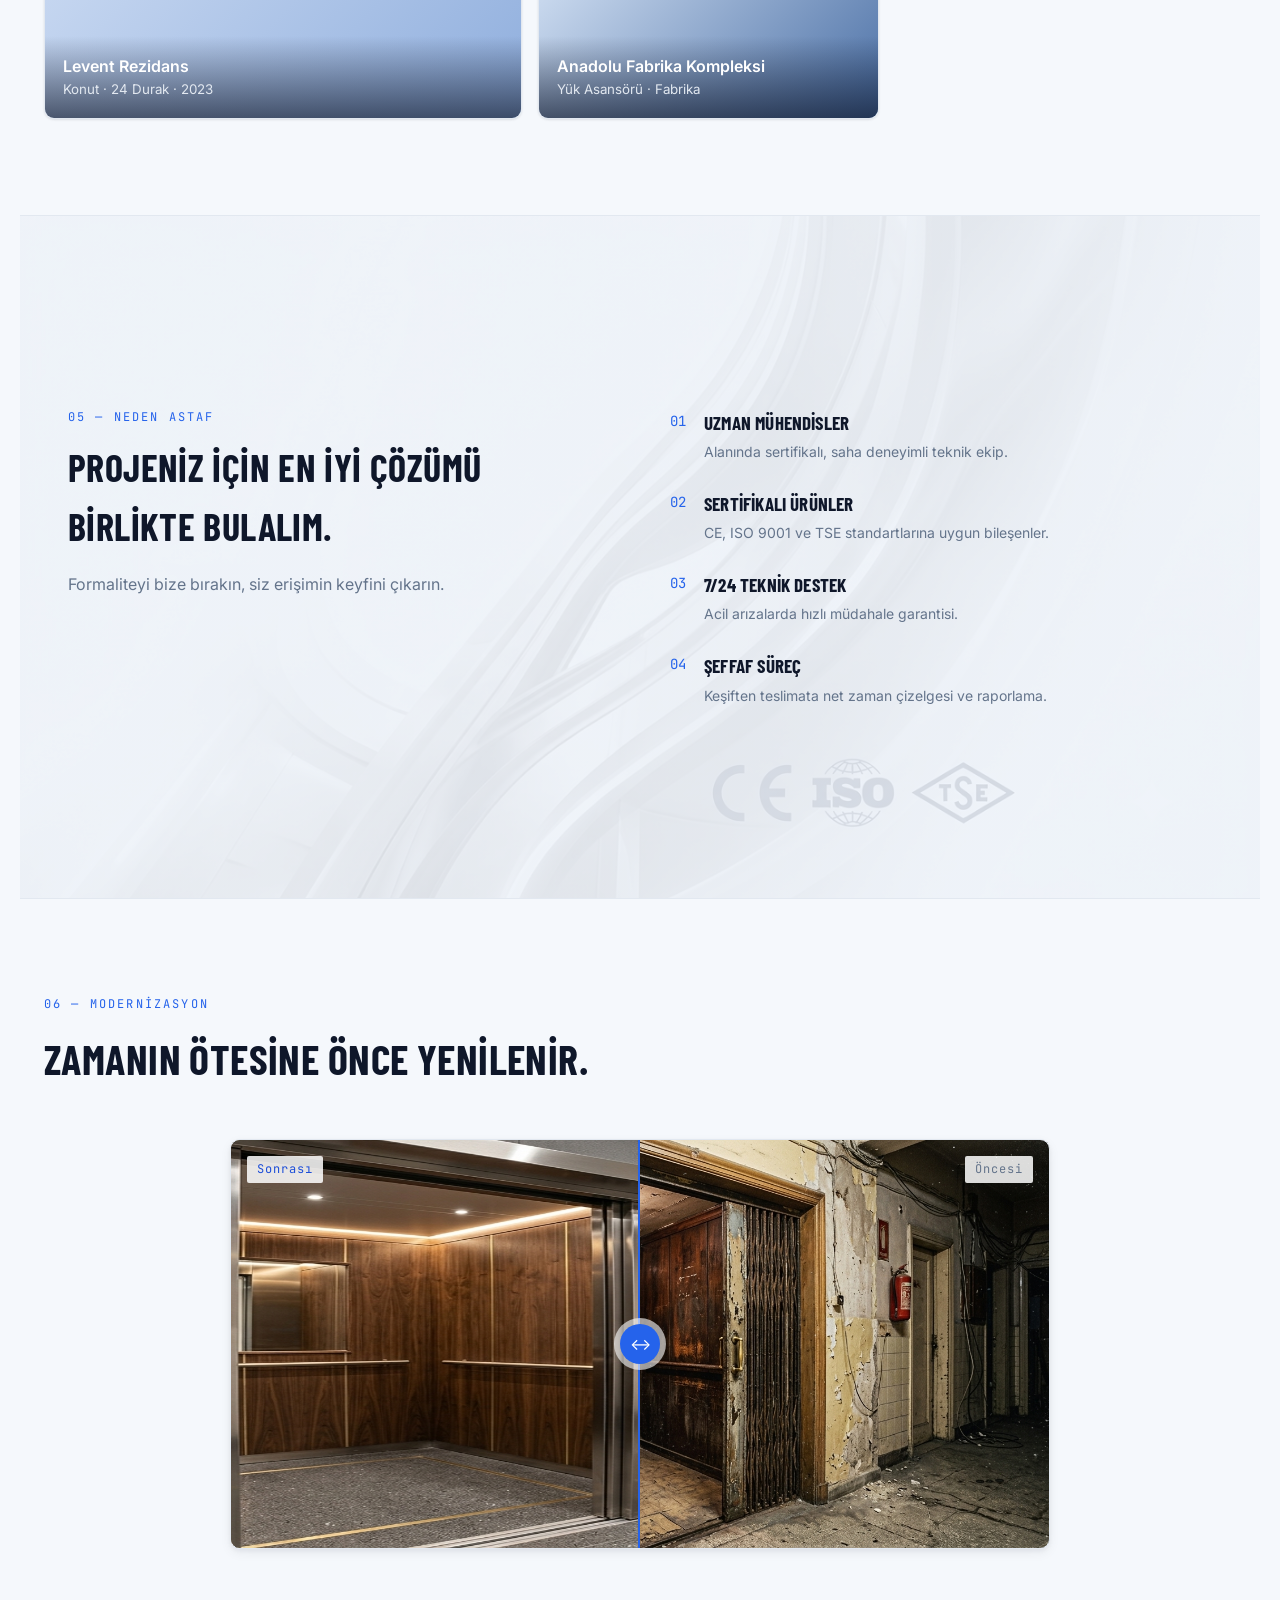
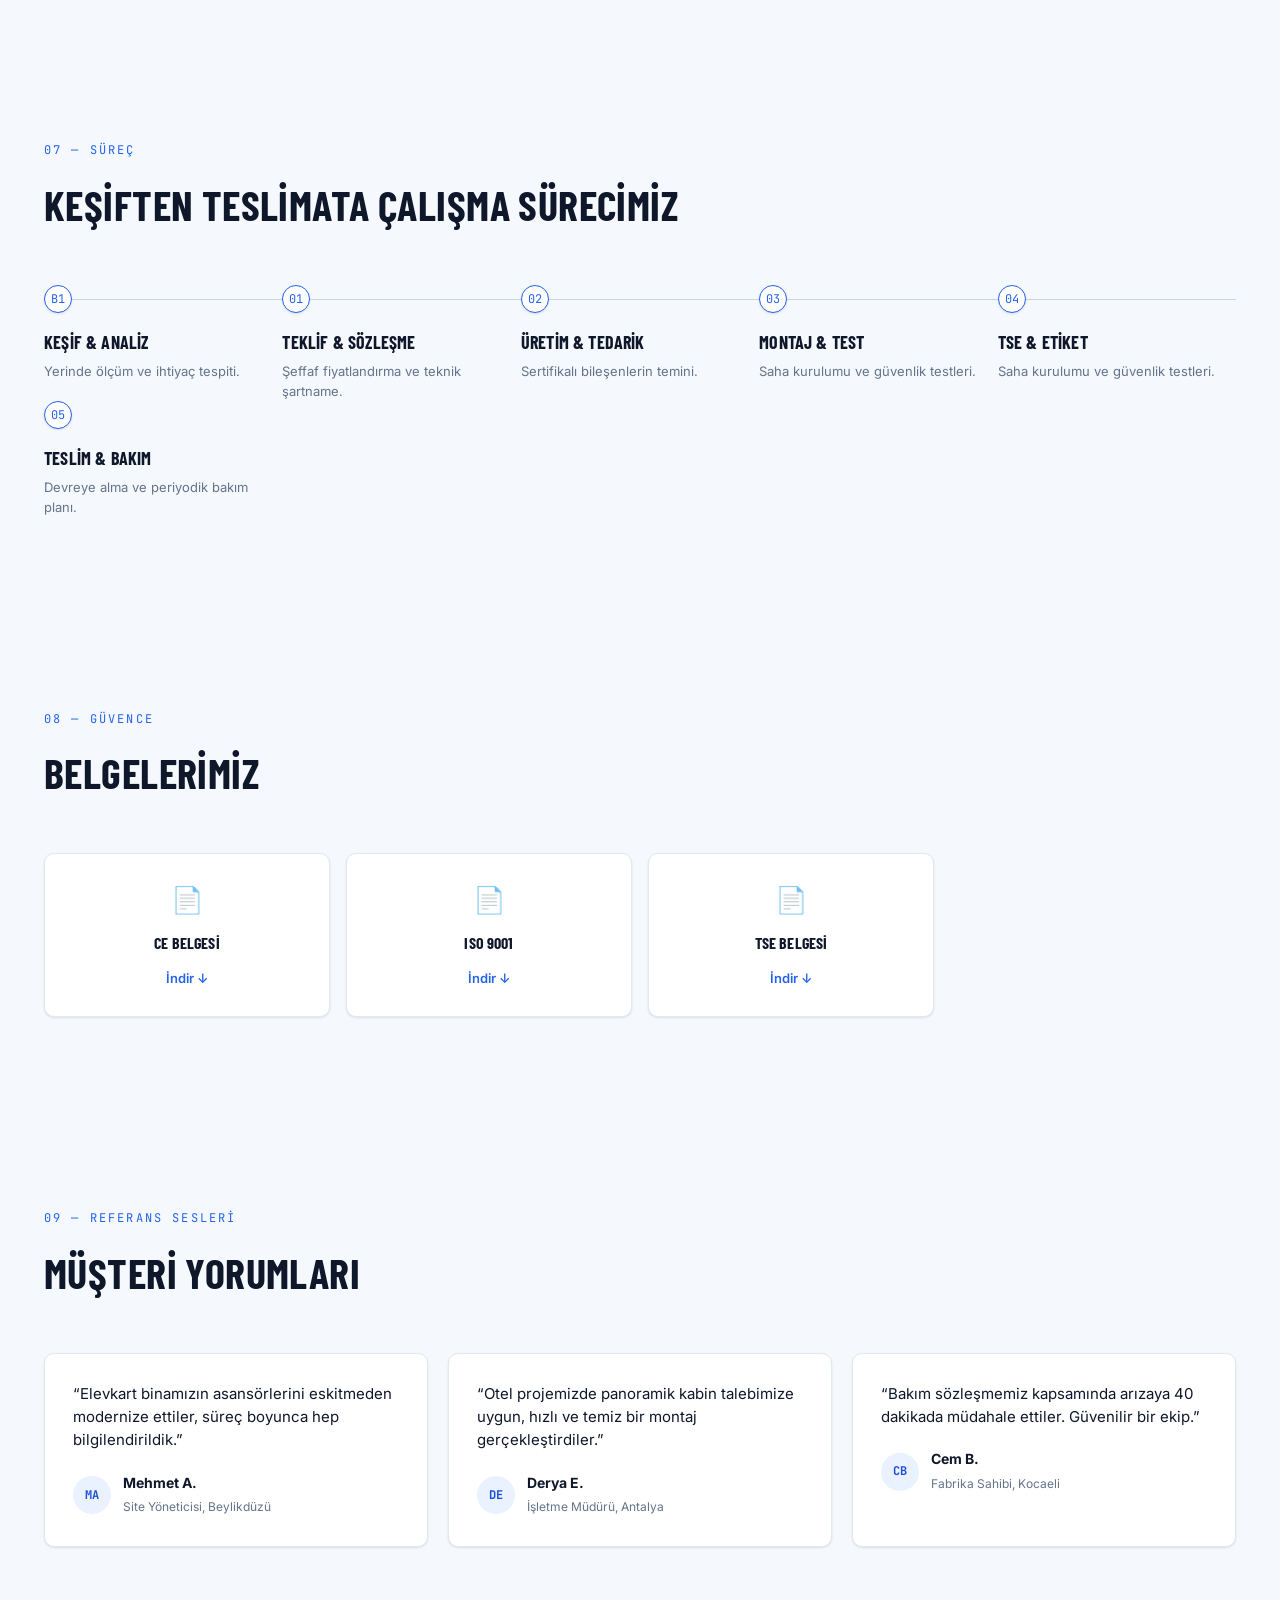
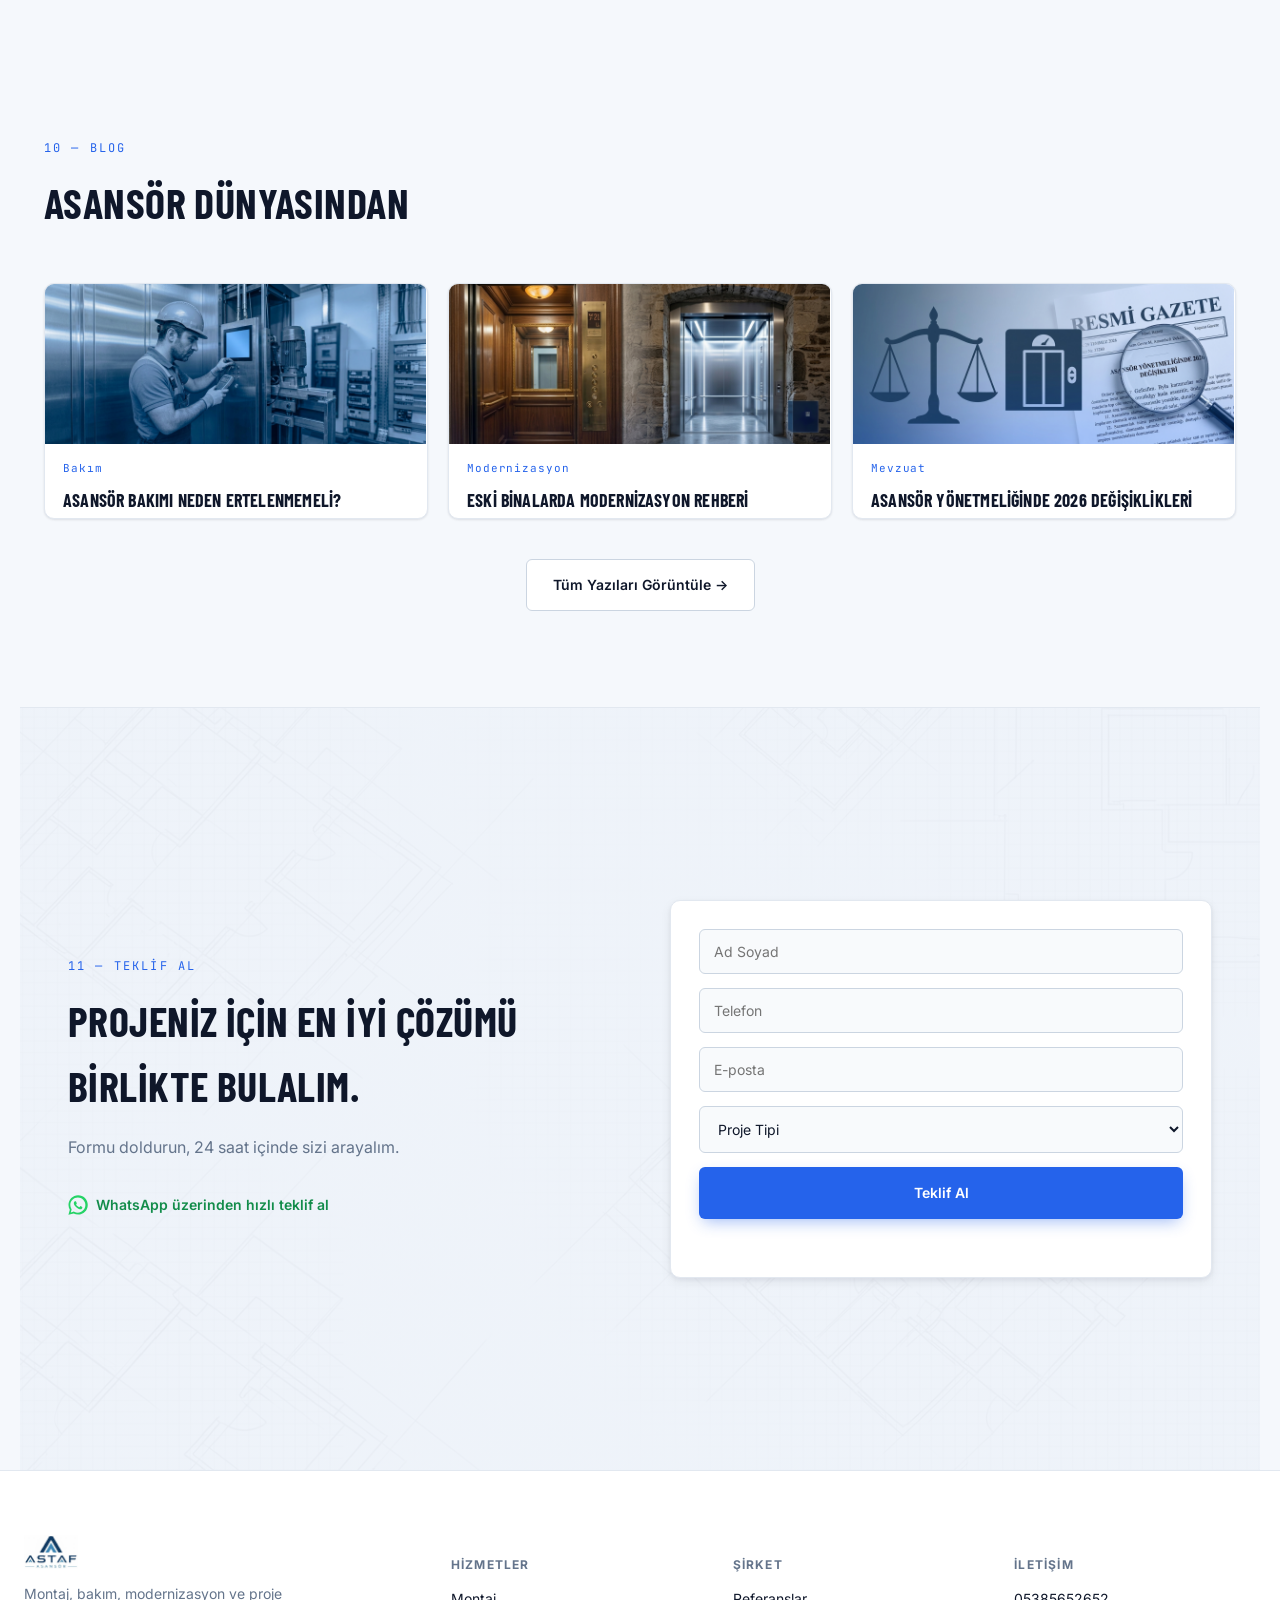
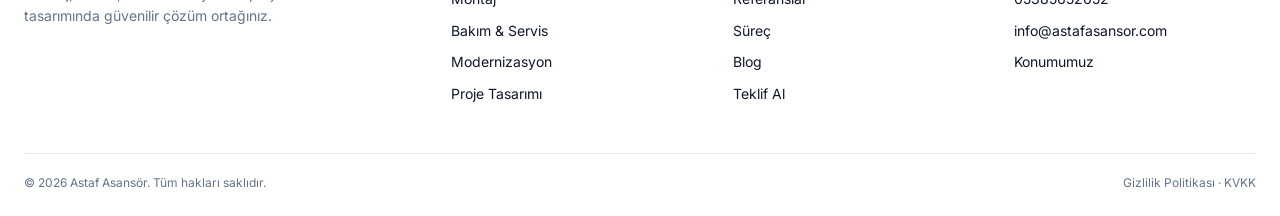
==== commit 7cfce28c: "updatev3" ====
--- a/index.html
+++ b/index.html
@@ -27,7 +27,7 @@
           <a href="#referanslar">Referanslar</a>
           <a href="#surec">Süreç</a>
           <a href="#yorumlar">Yorumlar</a>
-          <a href="#blog">Blog</a>
+          <a href="/blog">Blog</a>
         </nav>
         <div class="nav-cta">
           <a href="tel:+902121234567" class="nav-phone">05385652652</a>
@@ -176,26 +176,20 @@
             <span>Levent Rezidans</span><small>Konut · 24 Durak · 2023</small>
           </figcaption>
         </figure>
-        <figure class="project-card project-card-lg">
+        <figure class="project-card">
           <div class="project-img ph-2"></div>
           <figcaption>
-            <span>Levent Rezidans</span><small>Konut · 24 Durak · 2023</small>
+            <span>Marina AVM</span><small>AVM · Panoramik Kabin</small>
           </figcaption>
         </figure>
         <figure class="project-card">
           <div class="project-img ph-3"></div>
           <figcaption>
-            <span>Marina AVM</span><small>AVM · Panoramik Kabin</small>
+            <span>Grand Otel Kule</span><small>Otel · 32 Durak</small>
           </figcaption>
         </figure>
         <figure class="project-card">
           <div class="project-img ph-4"></div>
-          <figcaption>
-            <span>Grand Otel Kule</span><small>Otel · 32 Durak</small>
-          </figcaption>
-        </figure>
-        <figure class="project-card">
-          <div class="project-img ph-5"></div>
           <figcaption>
             <span>Anadolu Fabrika Kompleksi</span
             ><small>Yük Asansörü · Fabrika</small>
@@ -396,22 +390,38 @@
         <h2>Asansör dünyasından</h2>
       </div>
       <div class="blog-grid">
-        <a href="#" class="blog-card">
-          <div class="blog-img ph-5"></div>
+        <a href="/blog/asansor-bakimi-neden-ertelenmemeli" class="blog-card">
+          <img src="assets/blog-1.png" alt="Asansör bakımı" class="blog-img" />
           <span class="blog-tag">Bakım</span>
           <h4>Asansör bakımı neden ertelenmemeli?</h4>
-        </a>
-        <a href="#" class="blog-card">
-          <div class="blog-img ph-6"></div>
+          <!-- <small>12 Temmuz 2026</small> -->
+        </a>
+        <a href="/blog/eski-binalarda-modernizasyon-rehberi" class="blog-card">
+          <img
+            src="assets/blog-2.png"
+            alt="Modernizasyon rehberi"
+            class="blog-img"
+          />
           <span class="blog-tag">Modernizasyon</span>
           <h4>Eski binalarda modernizasyon rehberi</h4>
-        </a>
-        <a href="#" class="blog-card">
-          <div class="blog-img ph-7"></div>
+          <!-- <small>28 Haziran 2026</small> -->
+        </a>
+        <a
+          href="/blog/asansor-yonetmeliginde-2026-degisiklikleri"
+          class="blog-card"
+        >
+          <img
+            src="assets/blog-3.png"
+            alt="Yönetmelik değişiklikleri"
+            class="blog-img"
+          />
           <span class="blog-tag">Mevzuat</span>
           <h4>Asansör yönetmeliğinde 2026 değişiklikleri</h4>
           <!-- <small>05 Haziran 2026</small> -->
         </a>
+      </div>
+      <div class="blog-more">
+        <a href="/blog" class="btn btn-outline">Tüm Yazıları Görüntüle →</a>
       </div>
     </section>
 
@@ -425,12 +435,26 @@
             Formu doldurun, 24 saat içinde sizi arayalım.
           </p>
           <a
-            href="https://wa.me/905383652652"
+            href="https://wa.me/905551234567"
             target="_blank"
             rel="noopener"
             class="whatsapp-inline"
           >
-            <span class="wa-dot"></span> WhatsApp üzerinden hızlı teklif al
+            <svg
+              viewBox="0 0 32 32"
+              width="20"
+              height="20"
+              fill="currentColor"
+              class="wa-icon"
+            >
+              <path
+                d="M27.1 4.9C24.2 2 20.3 0.4 16.2 0.4 7.7 0.4.8 7.3.8 15.8c0 2.7.7 5.4 2.1 7.7L.7 31.6l8.3-2.2c2.2 1.2 4.7 1.8 7.2 1.8h0c8.5 0 15.4-6.9 15.4-15.4 0-4.1-1.6-8-4.5-10.9zM16.2 28.5h0c-2.2 0-4.4-.6-6.3-1.7l-.5-.3-4.9 1.3 1.3-4.8-.3-.5c-1.2-1.9-1.8-4.1-1.8-6.4 0-6.7 5.4-12.1 12.1-12.1 3.2 0 6.3 1.3 8.5 3.6 2.3 2.3 3.5 5.3 3.5 8.5 0 6.7-5.5 12.1-12.1 12.1z"
+              />
+              <path
+                d="M22.6 18.9c-.3-.2-2-1-2.3-1.1-.3-.1-.5-.2-.8.2-.2.3-.9 1.1-1.1 1.3-.2.2-.4.2-.7.1-.3-.2-1.4-.5-2.7-1.7-1-.9-1.7-2-1.9-2.3-.2-.3 0-.5.1-.7.1-.1.3-.4.5-.5.2-.2.2-.3.3-.5.1-.2 0-.4 0-.6 0-.2-.8-1.9-1.1-2.6-.3-.7-.6-.6-.8-.6h-.7c-.2 0-.6.1-.9.4-.3.3-1.2 1.2-1.2 2.9 0 1.7 1.2 3.4 1.4 3.6.2.2 2.4 3.7 5.8 5.1.8.3 1.4.6 1.9.7.8.3 1.5.2 2.1.1.6-.1 2-.8 2.2-1.6.3-.8.3-1.5.2-1.6-.1-.1-.3-.2-.6-.3z"
+              />
+            </svg>
+            WhatsApp üzerinden hızlı teklif al
           </a>
         </div>
         <form class="cta-form" id="quoteForm">
@@ -480,7 +504,7 @@
           <h5>İletişim</h5>
           <a href="tel:+902121234567">05385652652</a>
           <a href="mailto:info@astafasansor.com.com">info@astafasansor.com</a>
-          <a href="#">İstanbul, Türkiye</a>
+          <a href="https://maps.app.goo.gl/kVZryUe5MYajtqA7A">Konumumuz</a>
         </div>
       </div>
       <div class="footer-bottom">
--- a/styles.css
+++ b/styles.css
@@ -106,10 +106,13 @@
 .btn {
   display: inline-flex;
   align-items: center;
+  justify-content: center;
   gap: 8px;
-  padding: 14px 26px;
+  height: 52px;
+  padding: 0 26px;
   font-size: 14px;
   font-weight: 600;
+  line-height: 1;
   border-radius: 6px;
   border: 1px solid transparent;
   cursor: pointer;
@@ -139,7 +142,8 @@
   color: var(--accent);
 }
 .btn-sm {
-  padding: 9px 16px;
+  height: 38px;
+  padding: 0 16px;
   font-size: 13px;
 }
 .btn-block {
@@ -279,6 +283,7 @@
   display: flex;
   gap: 16px;
   flex-wrap: wrap;
+  align-items: center;
 }
 
 .hero-shaft {
@@ -294,11 +299,11 @@
   grid-column: 2;
 }
 .hero-photo {
-  width: 320px;
-  max-width: 100%;
+  width: 420px;
+  max-width: 90%;
   aspect-ratio: 3/4;
   object-fit: cover;
-  border-radius: 12px;
+  border-radius: 14px;
   border: 6px solid #fff;
   box-shadow:
     var(--shadow-lg),
@@ -606,7 +611,6 @@
 .project-card figcaption small {
   color: #e2e8f0;
 }
-/* placeholder gradients — swap with real project photography */
 .ph-1 {
   background: linear-gradient(135deg, #dce7f8, #8faedd);
 }
@@ -618,15 +622,6 @@
 }
 .ph-4 {
   background: linear-gradient(135deg, #d9e6f7, #4a6fa5);
-}
-.ph-5 {
-  background: linear-gradient(135deg, #dceafb, #5b8def);
-}
-.ph-6 {
-  background: linear-gradient(135deg, #e4ecf8, #7b9bd1);
-}
-.ph-7 {
-  background: linear-gradient(135deg, #dce7f8, #8faedd);
 }
 @media (max-width: 800px) {
   .projects-grid {
@@ -638,10 +633,27 @@
     grid-column: 1/3;
   }
 }
+@media (max-width: 800px) {
+  .projects-grid {
+    grid-template-columns: 1fr 1fr;
+    grid-template-rows: auto;
+  }
+  .project-card-lg {
+    grid-row: auto;
+    grid-column: 1/3;
+  }
+}
 
 /* ---------- Why ---------- */
 .why {
-  background: var(--panel-2);
+  position: relative;
+  background:
+    linear-gradient(
+      180deg,
+      rgba(238, 243, 250, 0.88),
+      rgba(238, 243, 250, 0.88)
+    ),
+    url('assets/why-bg.png') center/cover no-repeat;
   border-top: 1px solid var(--steel);
   border-bottom: 1px solid var(--steel);
 }
@@ -702,22 +714,15 @@
   overflow: hidden;
   border: 1px solid var(--steel);
   box-shadow: var(--shadow-md);
-  background: linear-gradient(
-    135deg,
-    #d9e2f0,
-    #a9bbd9
-  ); /* before: dated cabin tone */
+  background: url('assets/before.png') center/cover no-repeat;
 }
 .compare-after {
   position: absolute;
   inset: 0;
   width: 50%;
   overflow: hidden;
-  background: linear-gradient(
-    135deg,
-    #eaf1ff,
-    #5b8def
-  ); /* after: modern light cabin */
+  background: url('assets/after.png') center/cover no-repeat;
+  background-size: calc(2 * (min(820px, 100vw - 48px))) 100%; /* fotoğraf sağa kaymasın diye genişliği tam bölüm eniyle eşitliyor */
   border-right: 2px solid var(--accent);
 }
 .compare-range {
@@ -971,7 +976,14 @@
 
 /* ---------- CTA ---------- */
 .cta {
-  background: var(--panel-2);
+  position: relative;
+  background:
+    linear-gradient(
+      180deg,
+      rgba(238, 243, 250, 0.93),
+      rgba(238, 243, 250, 0.93)
+    ),
+    url('assets/cta-bg.png') center/cover no-repeat;
   border-top: 1px solid var(--steel);
 }
 .cta-inner {
@@ -991,16 +1003,17 @@
   align-items: center;
   gap: 8px;
   margin-top: 18px;
-  color: #16a34a;
+  color: #128c4a;
   font-size: 14px;
   font-weight: 600;
-}
-.wa-dot {
-  width: 8px;
-  height: 8px;
-  border-radius: 50%;
-  background: #16a34a;
-  box-shadow: 0 0 8px rgba(22, 163, 74, 0.5);
+  transition: color 0.15s;
+}
+.whatsapp-inline:hover {
+  color: #25d366;
+}
+.wa-icon {
+  color: #25d366;
+  flex-shrink: 0;
 }
 .cta-form {
   background: var(--panel);
@@ -1137,3 +1150,140 @@
     padding-left: 0 !important;
   }
 }
+/* ---------- Blog listing / article pages ---------- */
+.blog-more {
+  display: flex;
+  justify-content: center;
+  margin-top: 40px;
+}
+
+.breadcrumb {
+  max-width: var(--maxw);
+  margin: 32px auto 0;
+  padding: 0 24px;
+  font-size: 13px;
+  color: var(--muted);
+  display: flex;
+  gap: 6px;
+  flex-wrap: wrap;
+}
+.breadcrumb a {
+  color: var(--muted);
+}
+.breadcrumb a:hover {
+  color: var(--accent);
+}
+.breadcrumb span {
+  color: var(--steel-light);
+}
+.breadcrumb .current {
+  color: var(--text);
+}
+
+.article-hero {
+  max-width: 760px;
+  margin: 0 auto;
+  padding: 32px 24px 0;
+}
+.article-tag {
+  display: inline-block;
+  background: var(--accent-soft);
+  color: var(--accent-dim);
+  font-size: 11px;
+  font-weight: 700;
+  padding: 4px 12px;
+  border-radius: 12px;
+  text-transform: uppercase;
+  letter-spacing: 0.06em;
+  margin-bottom: 16px;
+}
+.article-title {
+  font-size: clamp(30px, 4.4vw, 48px);
+  line-height: 1.05;
+}
+.article-meta {
+  color: var(--muted);
+  font-size: 14px;
+  margin: 12px 0 32px;
+}
+.article-cover {
+  width: 100%;
+  aspect-ratio: 16/9;
+  object-fit: cover;
+  border-radius: 12px;
+  border: 1px solid var(--steel);
+  box-shadow: var(--shadow-md);
+  margin-bottom: 8px;
+}
+
+.article-body {
+  max-width: 760px;
+  margin: 0 auto;
+  padding: 48px 24px 24px;
+  font-size: 17px;
+  line-height: 1.75;
+  color: var(--text);
+}
+.article-body h2 {
+  font-size: 26px;
+  margin-top: 1.6em;
+  text-transform: none;
+}
+.article-body h3 {
+  font-size: 20px;
+  margin-top: 1.4em;
+  text-transform: none;
+}
+.article-body p {
+  margin: 0 0 1.2em;
+  color: #334155;
+}
+.article-body ul {
+  margin: 0 0 1.2em;
+  padding-left: 22px;
+  color: #334155;
+}
+.article-body li {
+  margin-bottom: 0.5em;
+}
+.article-body strong {
+  color: var(--text);
+}
+
+.article-cta {
+  max-width: 760px;
+  margin: 48px auto 96px;
+  padding: 32px;
+  background: var(--panel-2);
+  border: 1px solid var(--steel);
+  border-radius: 12px;
+  display: flex;
+  align-items: center;
+  justify-content: space-between;
+  gap: 24px;
+  flex-wrap: wrap;
+}
+.article-cta h4 {
+  margin: 0 0 4px;
+  font-size: 20px;
+}
+.article-cta p {
+  margin: 0;
+  color: var(--muted);
+  font-size: 14px;
+}
+
+.article-nav {
+  max-width: 760px;
+  margin: 0 auto 64px;
+  padding: 0 24px;
+  display: flex;
+  justify-content: space-between;
+  border-top: 1px solid var(--steel);
+  padding-top: 24px;
+}
+.article-nav a {
+  color: var(--accent);
+  font-size: 14px;
+  font-weight: 600;
+}
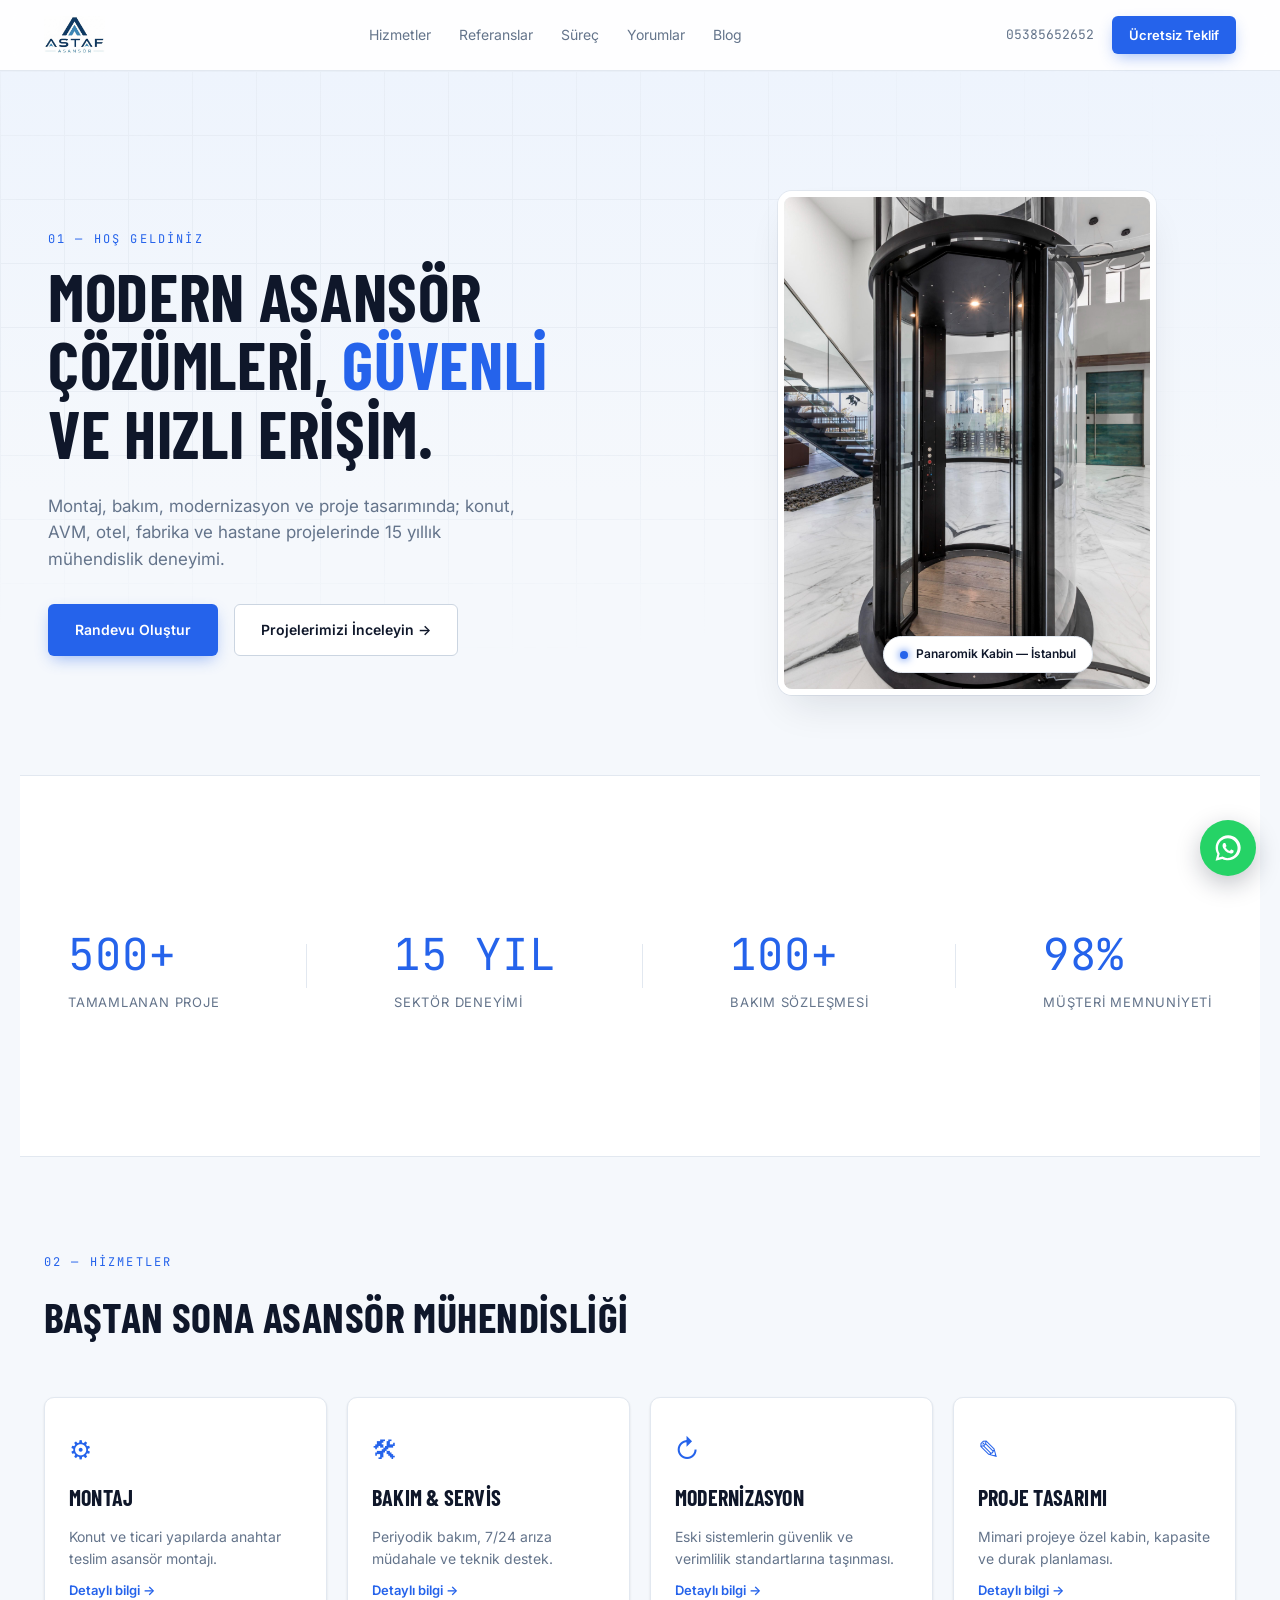
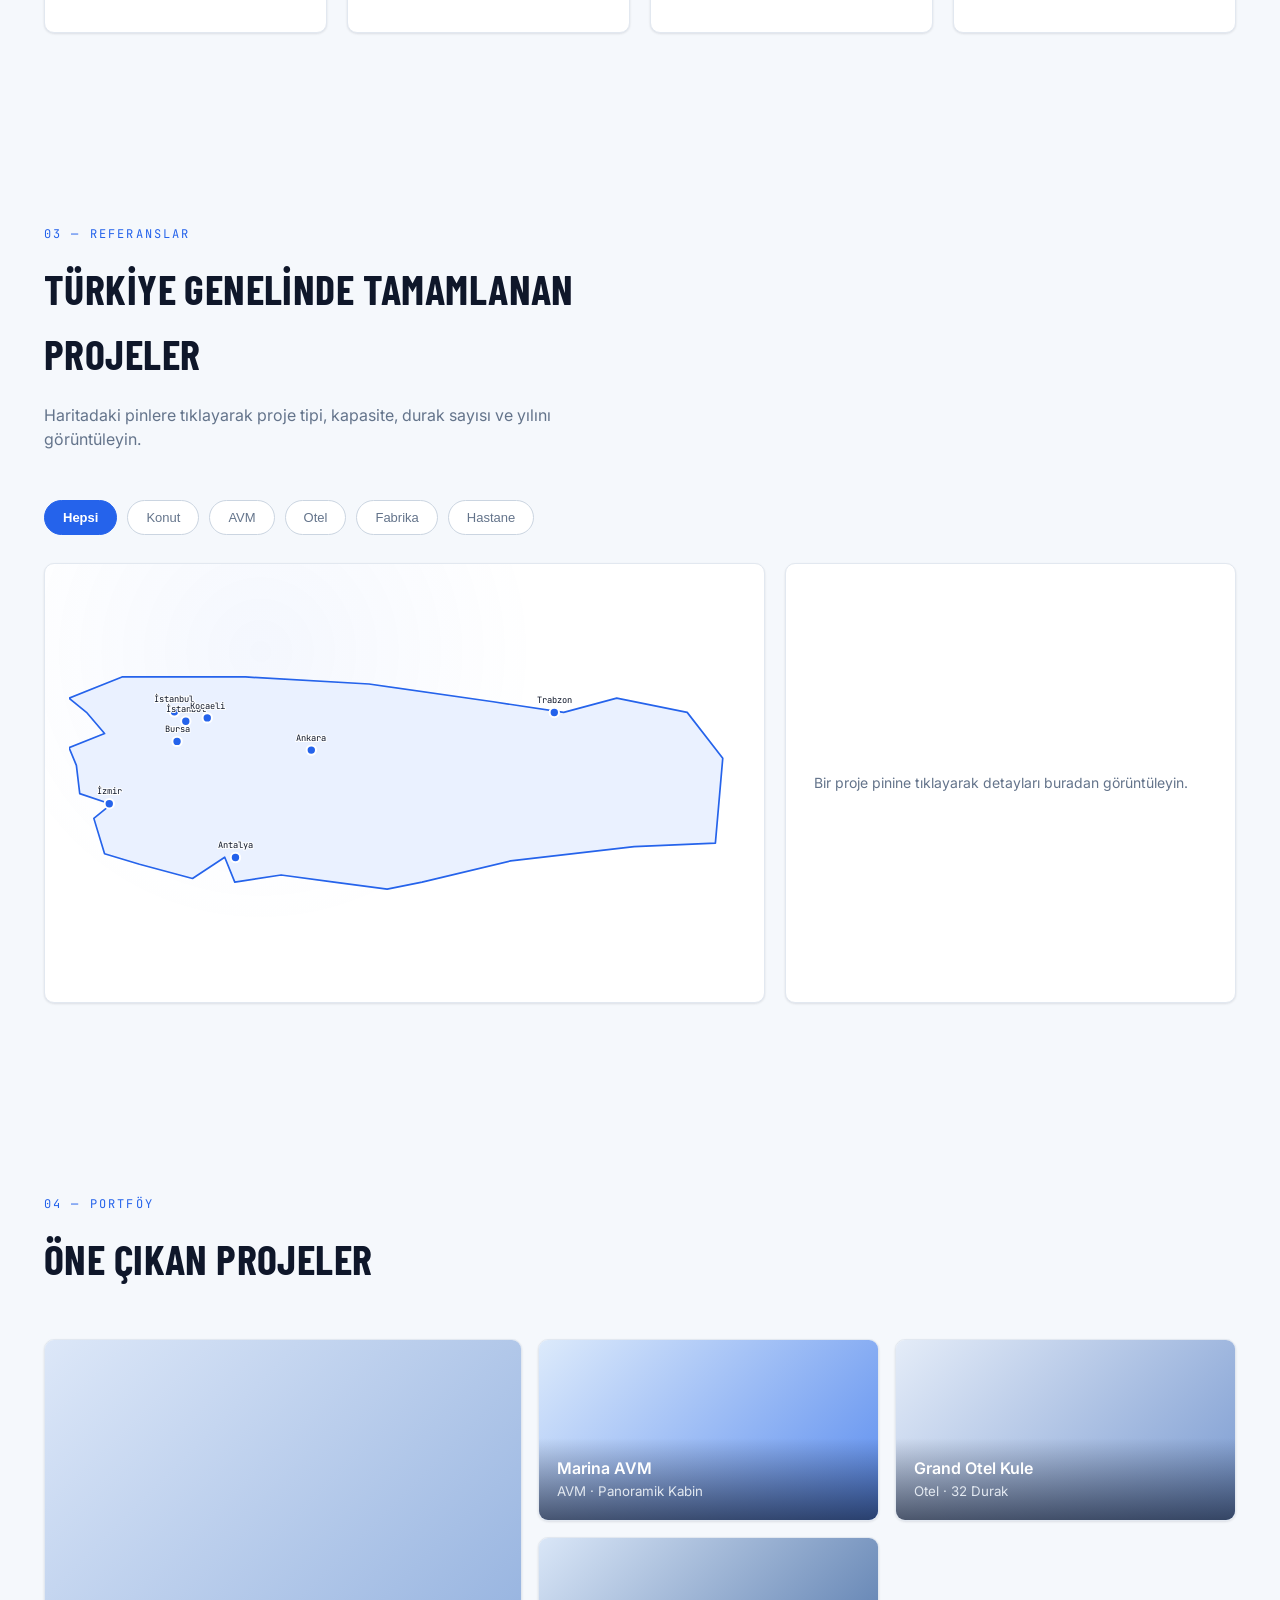
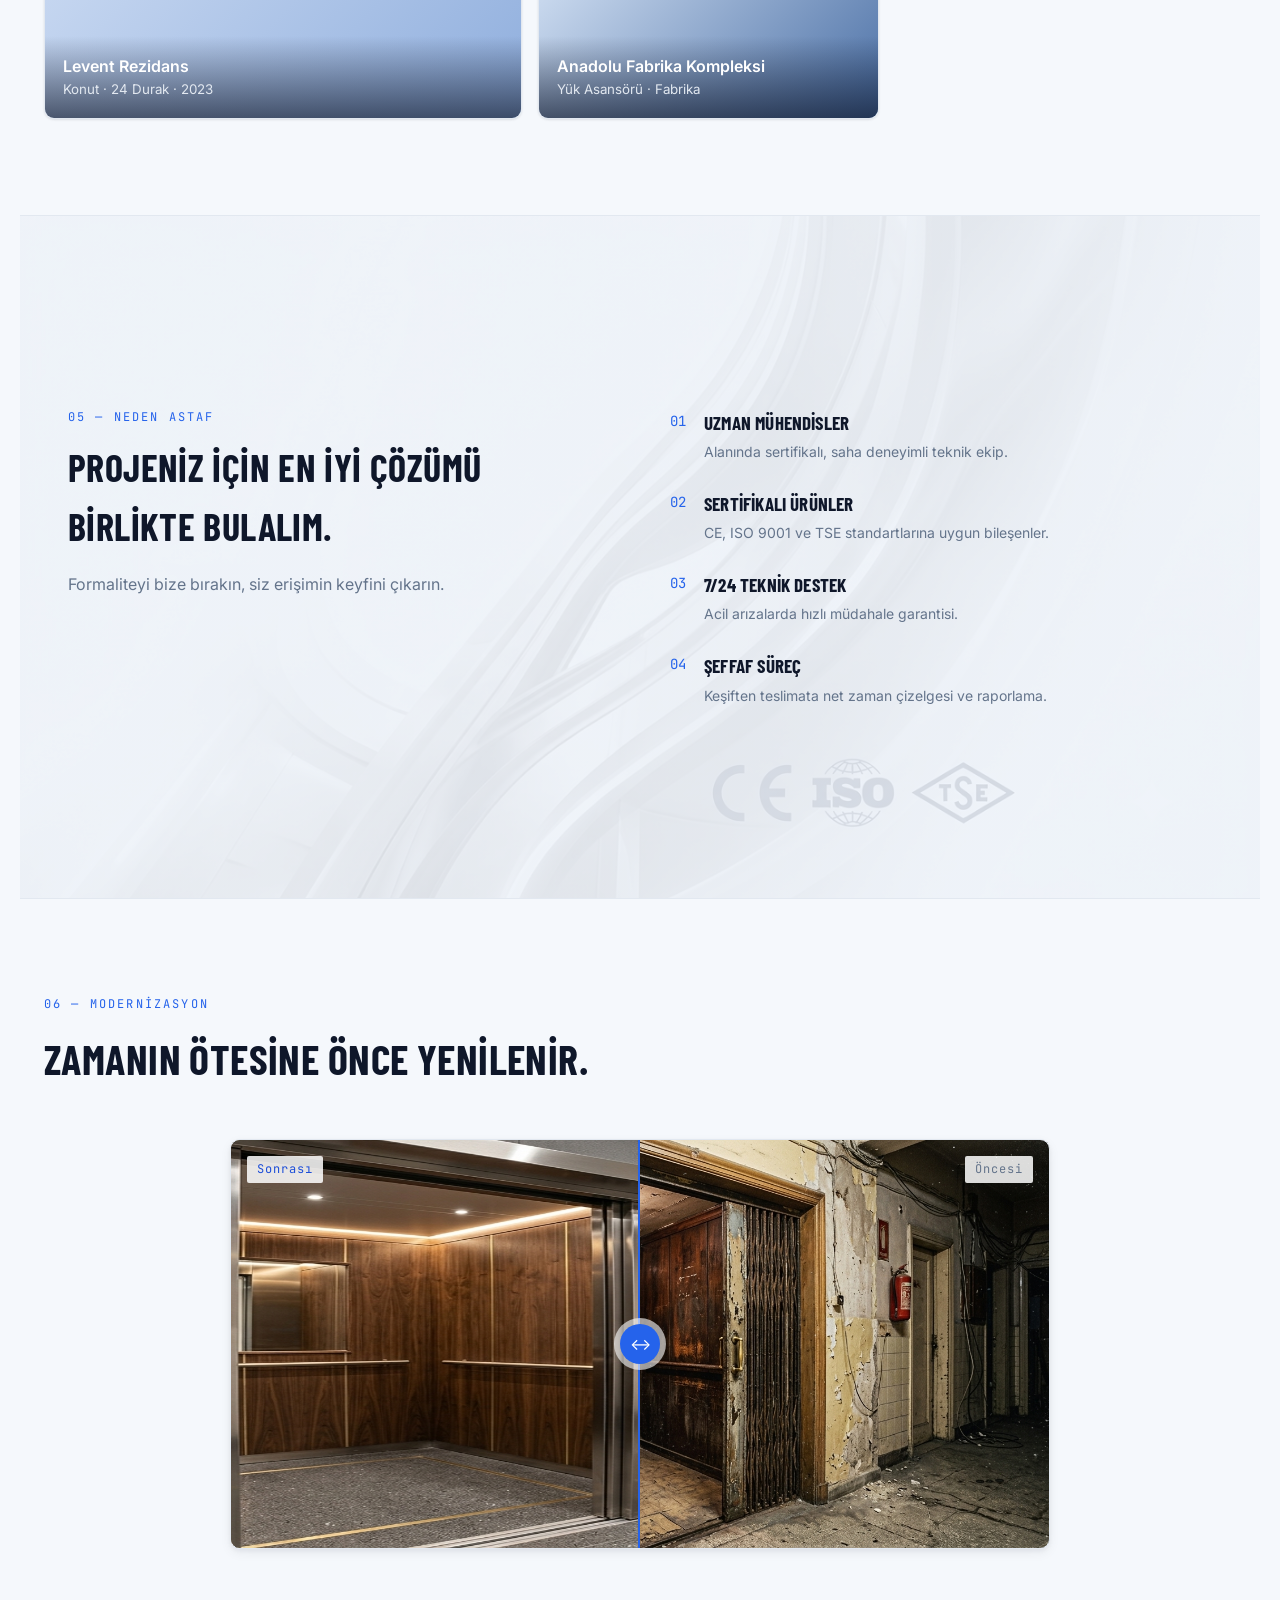
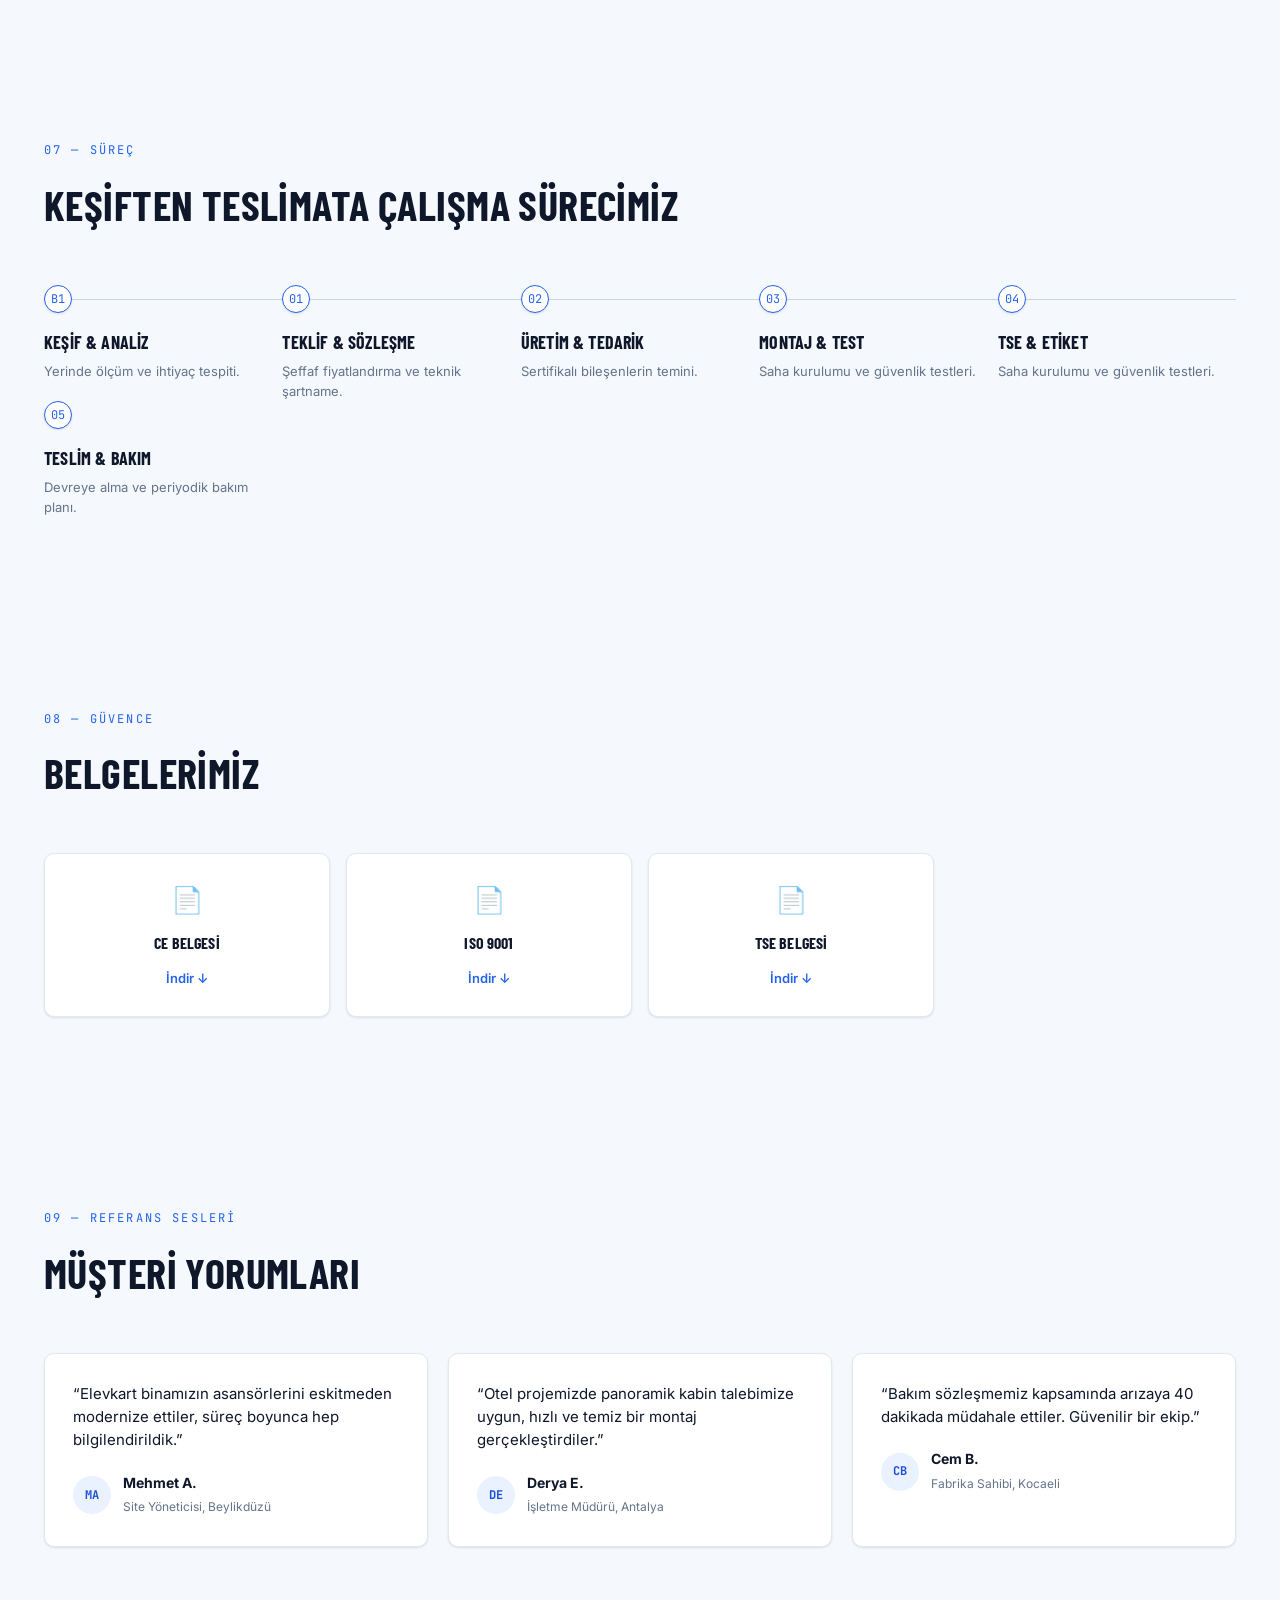
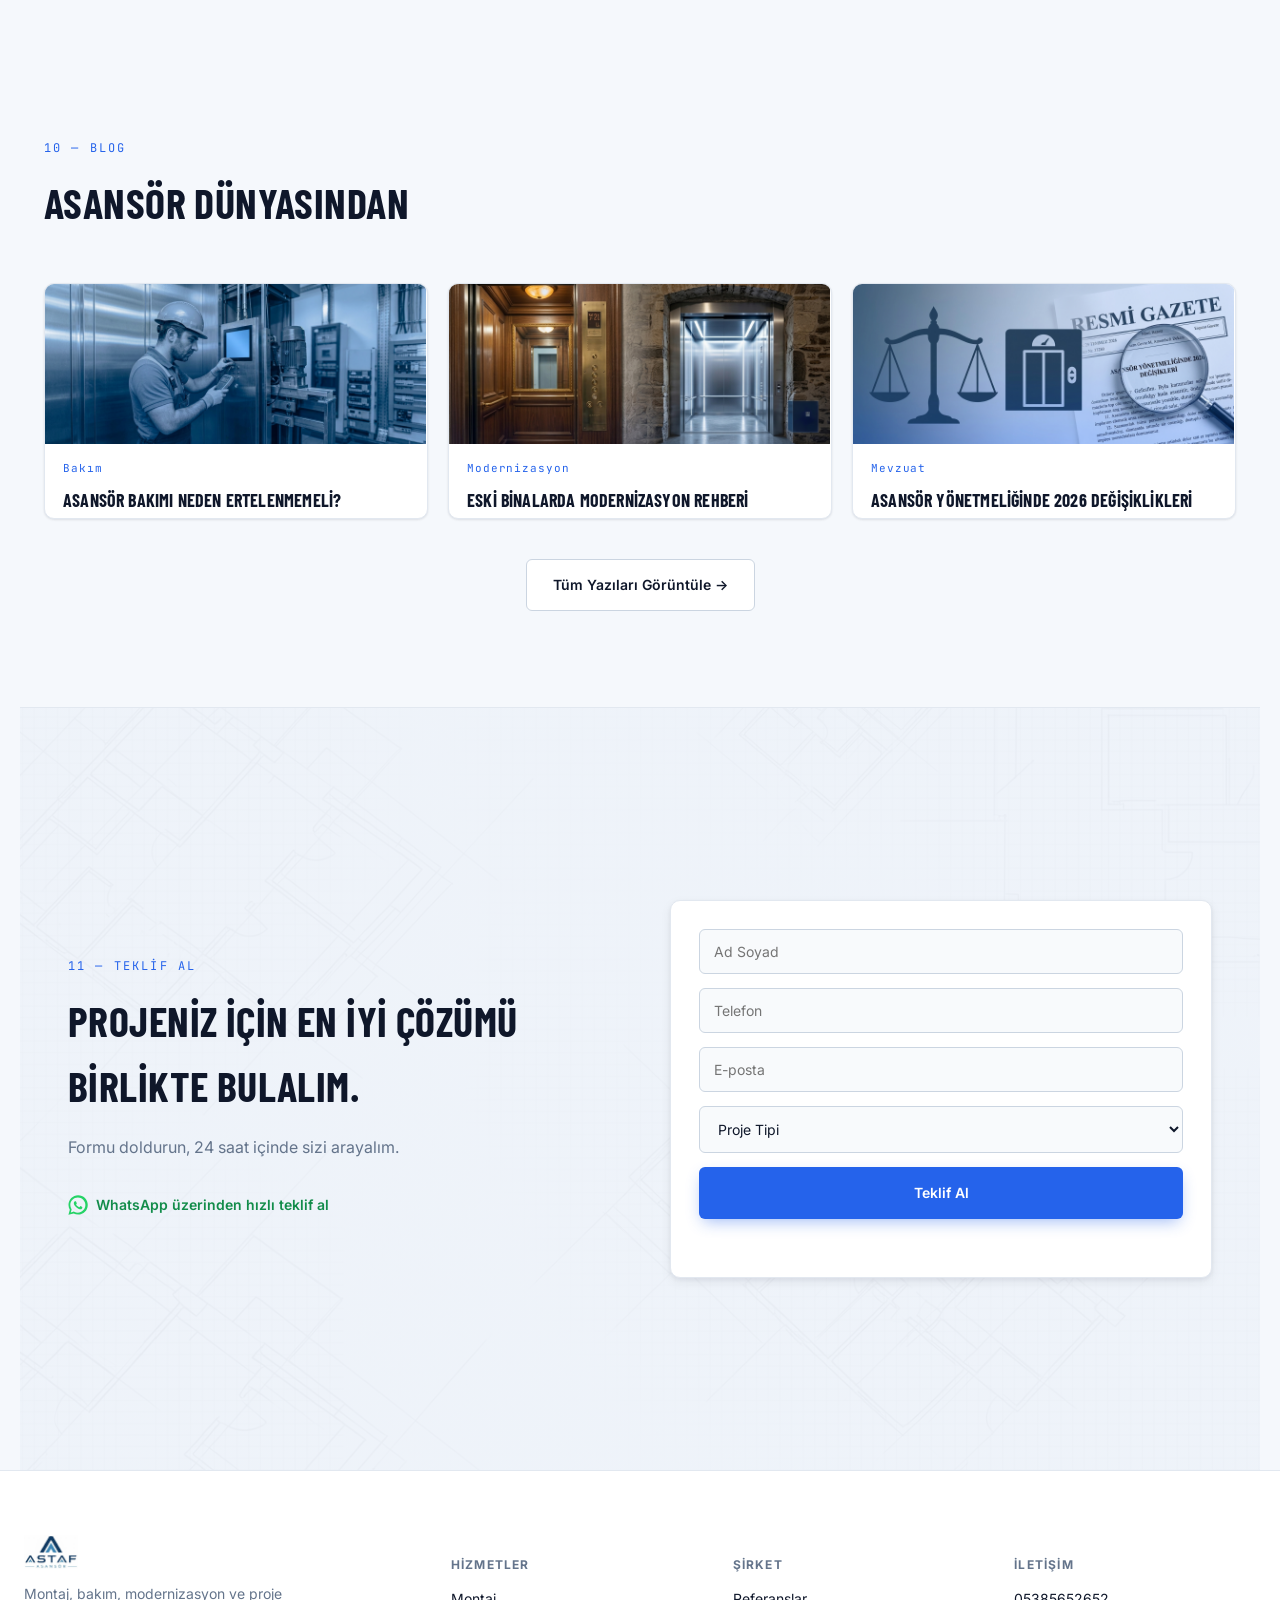
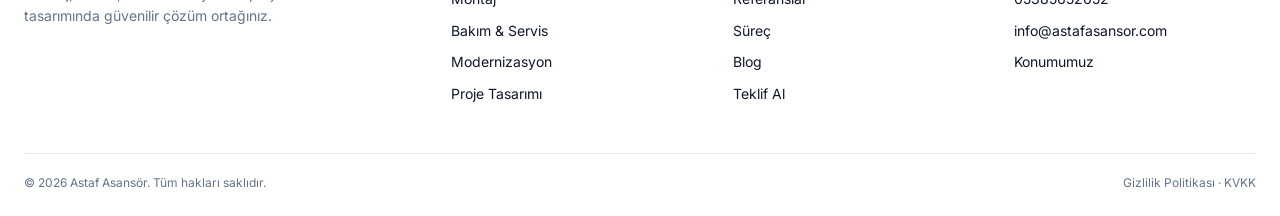
==== commit c75b8b66: "updatev4" ====
--- a/index.html
+++ b/index.html
@@ -153,7 +153,17 @@
 
       <div class="map-wrap">
         <div class="map-panel" id="mapPanel">
-          <!-- pins injected by JS from data -->
+          <svg
+            viewBox="0 0 1000 316"
+            preserveAspectRatio="xMidYMid meet"
+            class="tr-map-svg"
+          >
+            <path
+              class="tr-map-path"
+              d="M0,31.6 L79,0 L263,0 L447,10.5 L632,37 L737,52.8 L816,31.6 L921,52.8 L974,121 L963,247.5 L842,252.8 L658,274 L526,305.6 L474,316 L395,305.6 L316,295 L247,305.6 L232,268.6 L184,300.2 L105,279 L53,263.3 L37,210.7 L63,189.6 L16,173.8 L11,131.7 L0,105.3 L53,84.3 L26,52.7 Z"
+            ></path>
+            <g id="pinsLayer"></g>
+          </svg>
         </div>
         <div class="map-detail" id="mapDetail">
           <p class="map-detail-empty">
--- a/styles.css
+++ b/styles.css
@@ -466,6 +466,10 @@
   gap: 20px;
   min-height: 440px;
 }
+.map-pin:hover,
+.map-pin.active {
+  transform: translate(-50%, -50%) scale(1.3);
+}
 .map-panel {
   position: relative;
   border: 1px solid var(--steel);
@@ -474,50 +478,56 @@
   background:
     radial-gradient(
       circle at 30% 20%,
-      rgba(37, 99, 235, 0.06),
+      rgba(37, 99, 235, 0.05),
       transparent 45%
     ),
-    linear-gradient(var(--steel) 1px, transparent 1px),
-    linear-gradient(90deg, var(--steel) 1px, transparent 1px), var(--panel);
-  background-size:
-    auto,
-    36px 36px,
-    36px 36px,
-    auto;
+    var(--panel);
   min-height: 440px;
   overflow: hidden;
-}
-.map-pin {
-  position: absolute;
-  width: 14px;
-  height: 14px;
-  border-radius: 50%;
-  background: var(--accent);
-  box-shadow: 0 0 0 5px rgba(37, 99, 235, 0.15);
+  display: flex;
+  align-items: center;
+  justify-content: center;
+  padding: 24px;
+}
+.tr-map-svg {
+  width: 100%;
+  height: 100%;
+  max-height: 400px;
+  display: block;
+}
+.tr-map-path {
+  fill: var(--accent-soft);
+  stroke: var(--accent);
+  stroke-width: 2.5;
+  stroke-linejoin: round;
+}
+.map-pin-group {
   cursor: pointer;
-  transform: translate(-50%, -50%);
-  border: 2px solid #fff;
-  transition: transform 0.15s;
-}
-.map-pin:hover,
-.map-pin.active {
-  transform: translate(-50%, -50%) scale(1.3);
+}
+.map-pin-dot {
+  fill: var(--accent);
+  stroke: #fff;
+  stroke-width: 3;
+  r: 7;
+  transition: r 0.15s;
+}
+.map-pin-group:hover .map-pin-dot,
+.map-pin-group.active .map-pin-dot {
+  r: 11;
 }
 .map-pin-label {
-  position: absolute;
-  top: 18px;
-  left: 50%;
-  transform: translateX(-50%);
   font-family: 'JetBrains Mono', monospace;
-  font-size: 10px;
-  color: var(--muted);
-  white-space: nowrap;
+  font-size: 13px;
+  fill: var(--text);
+  text-anchor: middle;
   pointer-events: none;
-}
-.map-pin.hidden {
+  paint-order: stroke;
+  stroke: #fff;
+  stroke-width: 3;
+}
+.map-pin-group.hidden {
   display: none;
 }
-
 .map-detail {
   background: var(--panel);
   border: 1px solid var(--steel);
